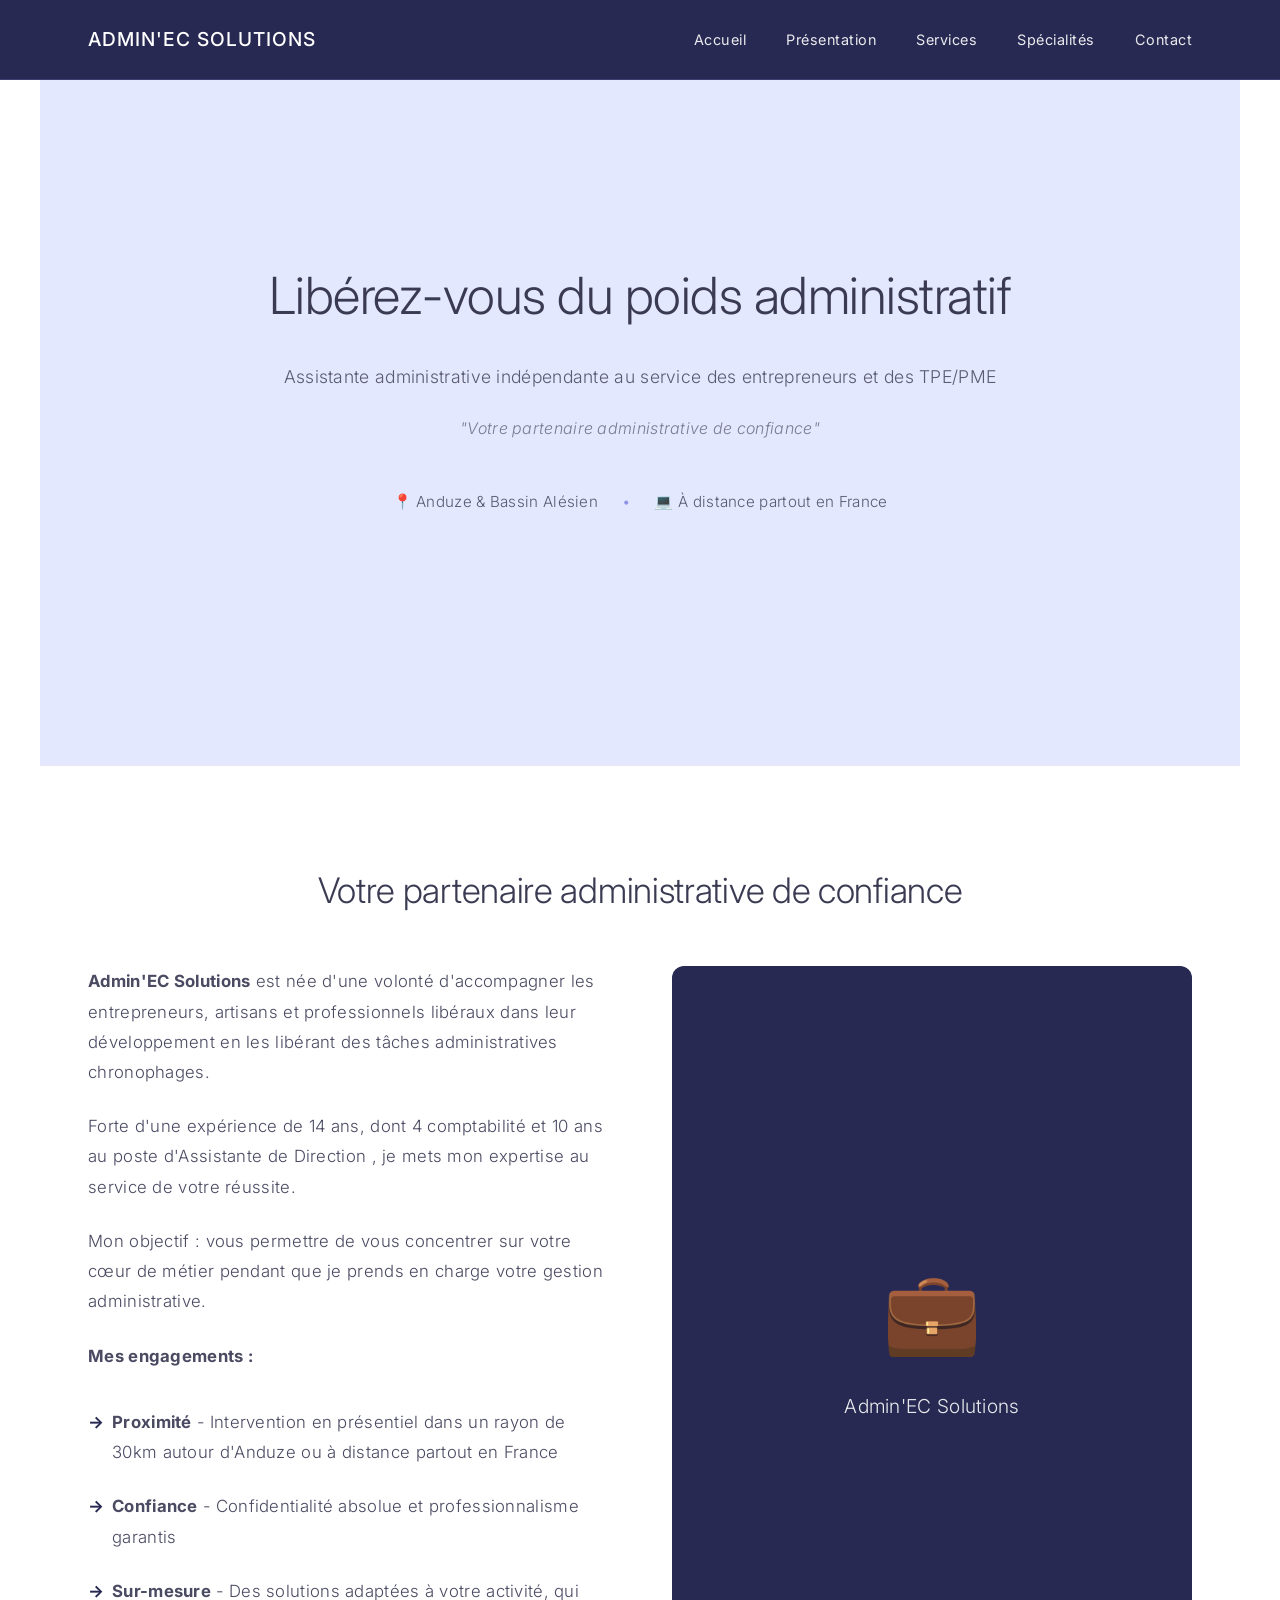
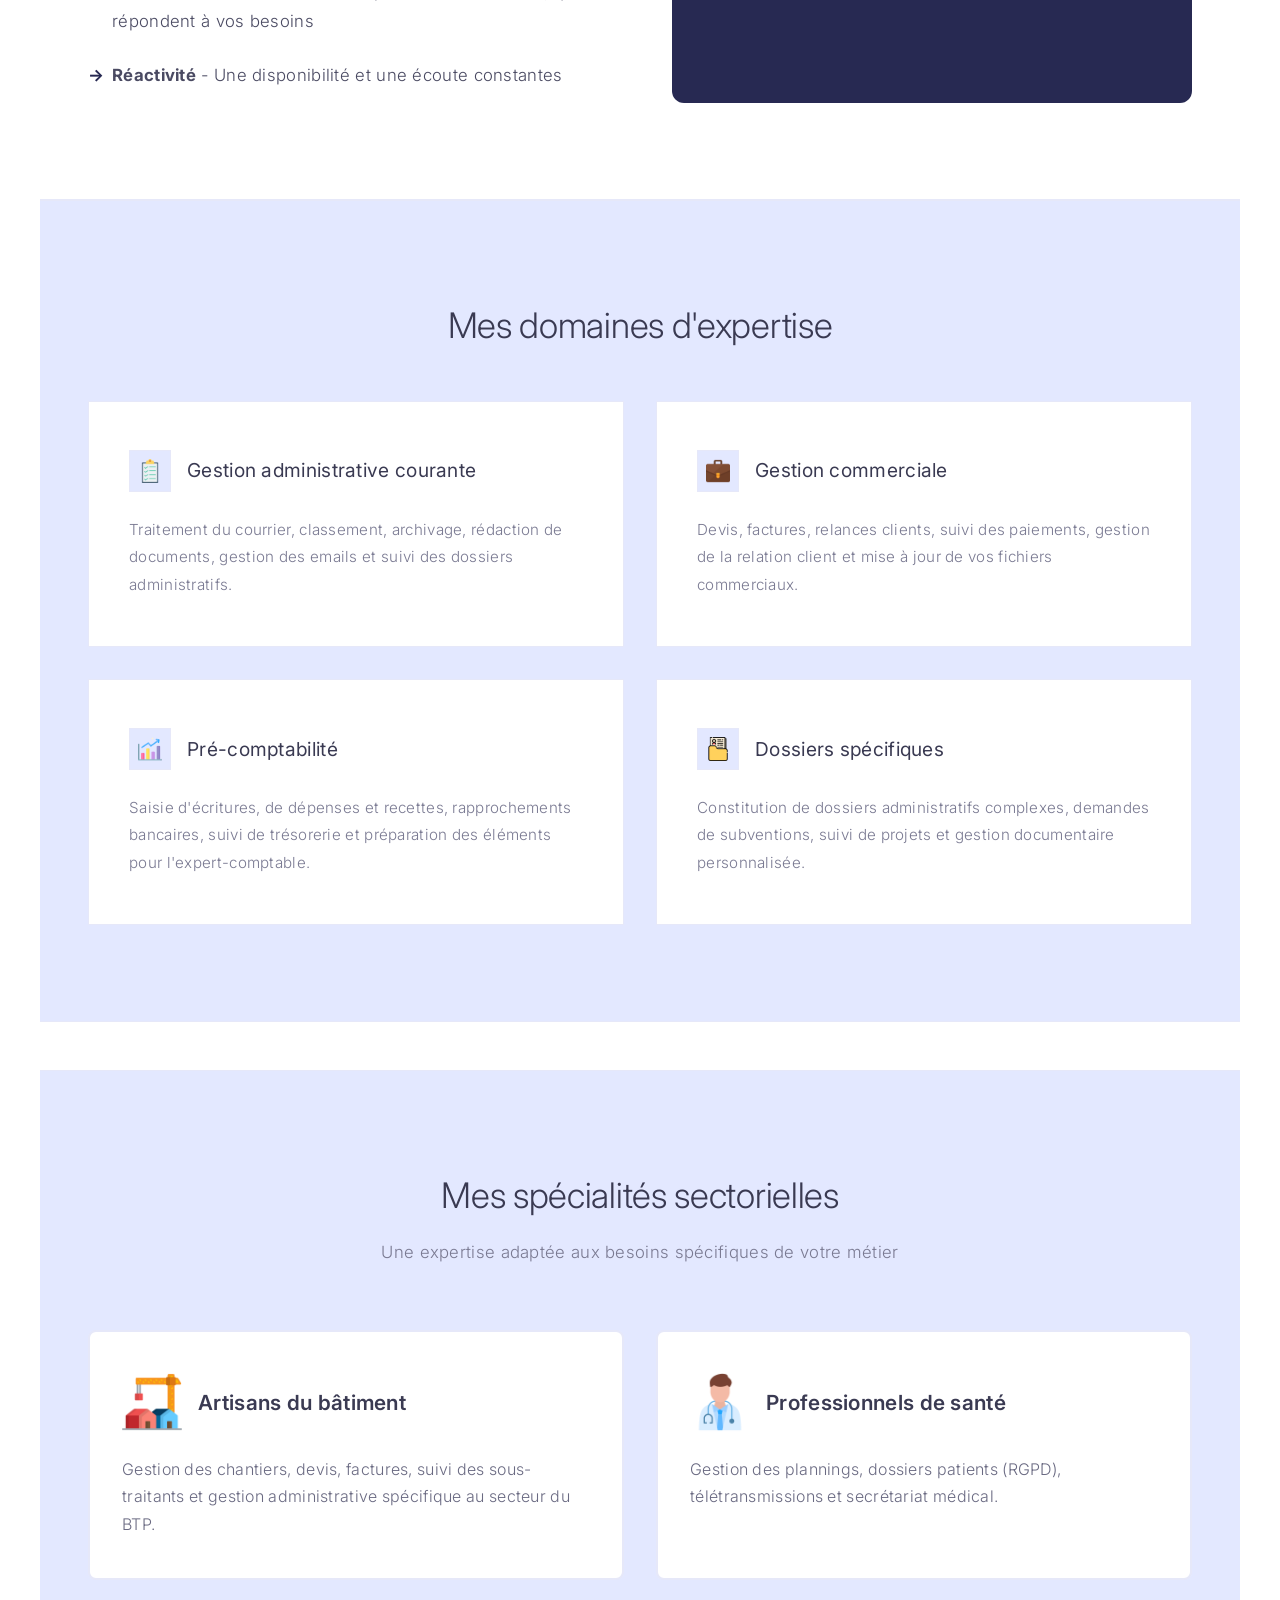
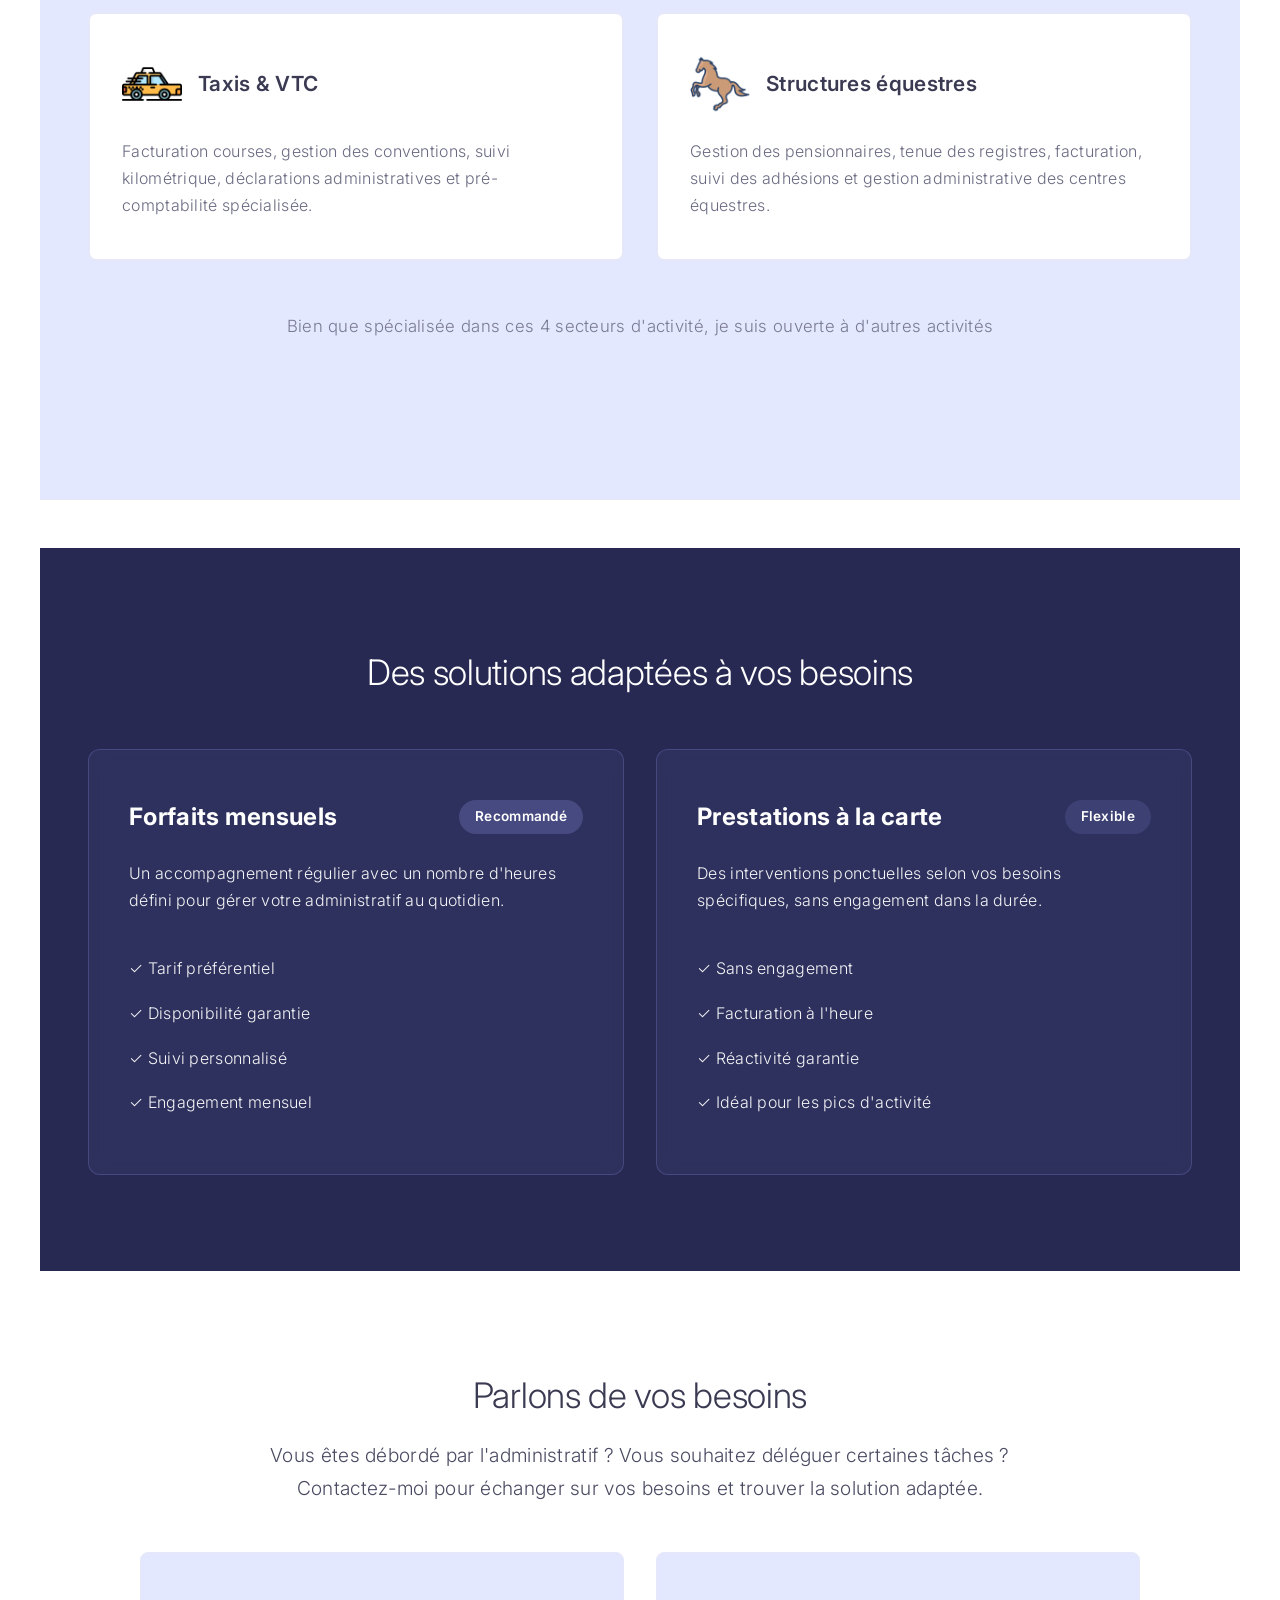
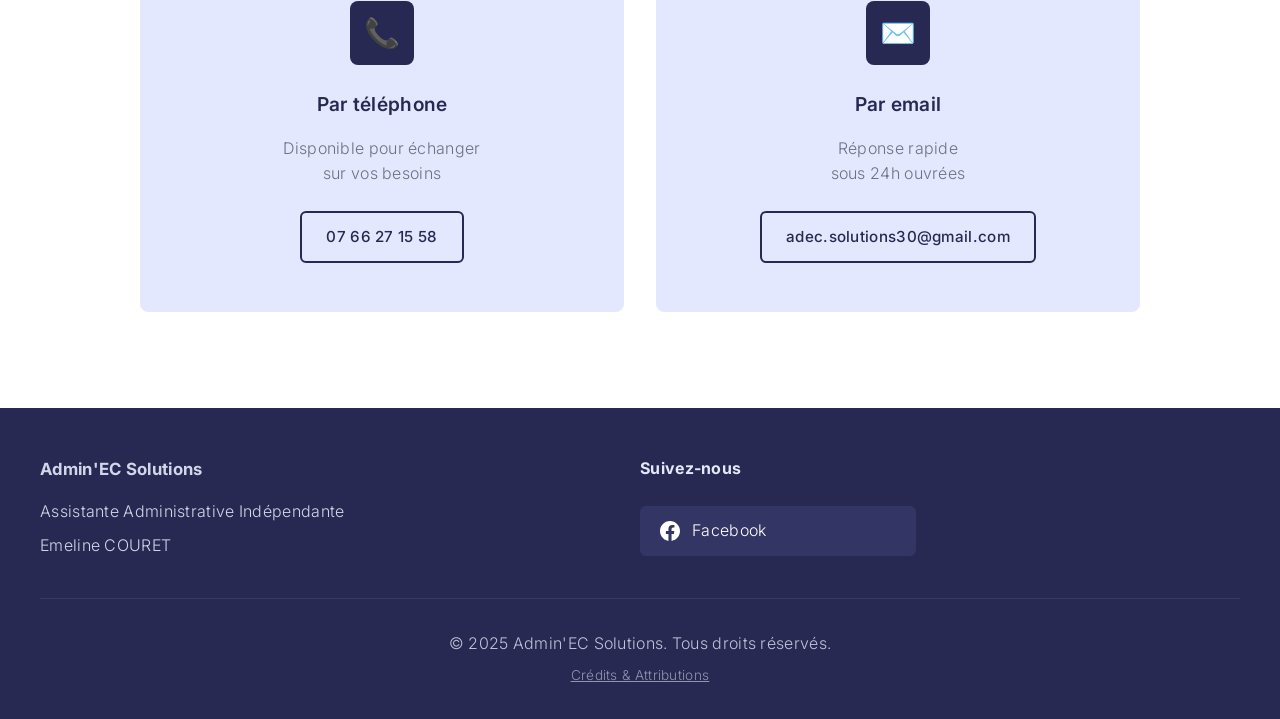
==== index.html @ 5170c2d5 "Update images" ====
<!DOCTYPE html>
<html lang="fr">
<head>
    <meta charset="UTF-8">
    <meta name="viewport" content="width=device-width, initial-scale=1.0">
    <meta name="description" content="Admin'EC Solutions - Assistante administrative indépendante à Anduze. Gestion administrative, commerciale et pré-comptabilité pour artisans, professions libérales et entrepreneurs.">
    <title>Admin'EC Solutions</title>
    
    <!-- Favicon -->
    <link rel="icon" type="image/png" sizes="32x32" href="images/favicon-32x32.png">
    <link rel="icon" type="image/png" sizes="16x16" href="images/favicon-16x16.png">
    <link rel="apple-touch-icon" sizes="180x180" href="images/apple-touch-icon.png">
    
    <link rel="preconnect" href="https://fonts.googleapis.com">
    <link rel="preconnect" href="https://fonts.gstatic.com" crossorigin>
    <link href="https://fonts.googleapis.com/css2?family=Inter:wght@300;400;500;600&display=swap" rel="stylesheet">
    <link rel="stylesheet" href="css/style.css">
</head>
<body>
    <!-- Header -->
    <header id="header">
        <nav>
            <div class="logo-text">ADMIN'EC SOLUTIONS</div>
            <button class="burger-menu" id="burgerMenu" aria-label="Menu">
                <span></span>
                <span></span>
                <span></span>
            </button>
            <ul class="nav-links" id="navLinks">
                <li><a href="#accueil">Accueil</a></li>
                <li><a href="#apropos">Présentation</a></li>
                <li><a href="#services">Services</a></li>
                <li><a href="#specialites">Spécialités</a></li>
                <li><a href="#contact">Contact</a></li>
            </ul>
        </nav>
    </header>

    <!-- Overlay pour le menu mobile -->
    <div class="menu-overlay" id="menuOverlay"></div>

    <!-- Hero Section -->
    <section id="accueil" class="hero">
        <div class="hero-content fade-in">
            <h1>Libérez-vous du poids administratif</h1>
            <p class="hero-subtitle">Assistante administrative indépendante au service des entrepreneurs et des TPE/PME</p>
            <p class="hero-baseline">"Votre partenaire administrative de confiance"</p>
            <div class="hero-info">
                <span>📍 Anduze & Bassin Alésien</span>
                <span class="separator">•</span>
                <span>💻 À distance partout en France</span>
            </div>
        </div>
    </section>

    <!-- About Section -->
    <section id="apropos" class="about">
        <h2>Votre partenaire administrative de confiance</h2>
        <div class="about-content">
            <div class="about-text animate-on-scroll">
                <p>
                    <strong>Admin'EC Solutions</strong> est née d'une volonté d'accompagner les entrepreneurs, artisans et professionnels libéraux dans leur développement en les libérant des tâches administratives chronophages.
                </p>
                <p>
                    Forte d'une expérience de 14 ans, dont 4 comptabilité et 10 ans au poste d'Assistante de Direction , je mets mon expertise au service de votre réussite.
                </p>
                <p>
                    Mon objectif : vous permettre de vous concentrer sur votre cœur de métier pendant que je prends en charge votre gestion administrative.
                </p>
                <p>
                    <strong>Mes engagements :</strong>
                </p>
                <ul class="about-list">
                    <li><strong>Proximité</strong> - Intervention en présentiel dans un rayon de 30km autour d'Anduze ou à distance partout en France</li>
                    <li><strong>Confiance</strong> - Confidentialité absolue et professionnalisme garantis</li>
                    <li><strong>Sur-mesure</strong> - Des solutions adaptées à votre activité, qui répondent à vos besoins</li>
                    <li><strong>Réactivité</strong> - Une disponibilité et une écoute constantes</li>
                </ul>
            </div>
            <div class="about-image animate-on-scroll">
                <div class="about-placeholder">
                    <p>💼</p>
                    <span>Admin'EC Solutions</span>
                </div>
            </div>
        </div>
    </section>

    <!-- Services Section -->
    <section id="services">
        <h2>Mes domaines d'expertise</h2>
        <div class="services-grid">
            <div class="service-card animate-on-scroll">
                <div class="service-header">
                    <div class="service-icon">
                        <img src="images/gestion-administrative.png" alt="Gestion administrative">
                    </div>
                    <h3>Gestion administrative courante</h3>
                </div>
                <p>Traitement du courrier, classement, archivage, rédaction de documents, gestion des emails et suivi des dossiers administratifs.</p>
            </div>
            <div class="service-card animate-on-scroll">
                <div class="service-header">
                    <div class="service-icon">
                        <img src="images/gestion-commerciale.png" alt="Gestion commerciale">
                    </div>
                    <h3>Gestion commerciale</h3>
                </div>
                <p>Devis, factures, relances clients, suivi des paiements, gestion de la relation client et mise à jour de vos fichiers commerciaux.</p>
            </div>
            <div class="service-card animate-on-scroll">
                <div class="service-header">
                    <div class="service-icon">
                        <img src="images/pre-comptabilite.png" alt="Pré-comptabilité">
                    </div>
                    <h3>Pré-comptabilité</h3>
                </div>
                <p>Saisie d'écritures, de dépenses et recettes, rapprochements bancaires, suivi de trésorerie et préparation des éléments pour l'expert-comptable.</p>
            </div>
            <div class="service-card animate-on-scroll">
                <div class="service-header">
                    <div class="service-icon">
                        <img src="images/dossiers-specifiques.png" alt="Dossiers spécifiques">
                    </div>
                    <h3>Dossiers spécifiques</h3>
                </div>
                <p>Constitution de dossiers administratifs complexes, demandes de subventions, suivi de projets et gestion documentaire personnalisée.</p>
            </div>
        </div>
    </section>

    <!-- Spécialités Section -->
    <section id="specialites" class="specialites">
        <h2>Mes spécialités sectorielles</h2>
        <p class="section-intro">Une expertise adaptée aux besoins spécifiques de votre métier</p>
        <div class="specialites-grid">
            <div class="specialite-card animate-on-scroll">
                <div class="specialite-header">
                    <div class="specialite-icon">
                        <img src="images/artisans-batiment.png" alt="Artisans du bâtiment">
                    </div>
                    <h3>Artisans du bâtiment</h3>
                </div>
                <p>Gestion des chantiers, devis, factures, suivi des sous-traitants et gestion administrative spécifique au secteur du BTP.</p>
            </div>
            <div class="specialite-card animate-on-scroll">
                <div class="specialite-header">
                    <div class="specialite-icon">
                        <img src="images/professionnels-sante.png" alt="Professionnels de santé">
                    </div>
                    <h3>Professionnels de santé</h3>
                </div>
                <p>Gestion des plannings, dossiers patients (RGPD), télétransmissions et secrétariat médical.</p>
            </div>
            <div class="specialite-card animate-on-scroll">
                <div class="specialite-header">
                    <div class="specialite-icon">
                        <img src="images/taxis-vtc.png" alt="Taxis & VTC">
                    </div>
                    <h3>Taxis & VTC</h3>
                </div>
                <p>Facturation courses, gestion des conventions, suivi kilométrique, déclarations administratives et pré-comptabilité spécialisée.</p>
            </div>
            <div class="specialite-card animate-on-scroll">
                <div class="specialite-header">
                    <div class="specialite-icon">
                        <img src="images/structures-equestres.png" alt="Structures équestres">
                    </div>
                    <h3>Structures équestres</h3>
                </div>
                <p>Gestion des pensionnaires, tenue des registres, facturation, suivi des adhésions et gestion administrative des centres équestres.</p>
            </div>
        </div>
        <br></br>
        <p class="section-intro">Bien que spécialisée dans ces 4 secteurs d'activité, je suis ouverte à d'autres activités</p>
    </section>

    <!-- Formules Section -->
    <section id="formules" class="formules">
        <h2>Des solutions adaptées à vos besoins</h2>
        <div class="formules-container">
            <div class="formule-card animate-on-scroll">
                <div class="formule-header">
                    <h3>Forfaits mensuels</h3>
                    <p class="formule-badge">Recommandé</p>
                </div>
                <p>Un accompagnement régulier avec un nombre d'heures défini pour gérer votre administratif au quotidien.</p>
                <ul class="formule-avantages">
                    <li>✓ Tarif préférentiel</li>
                    <li>✓ Disponibilité garantie</li>
                    <li>✓ Suivi personnalisé</li>
                    <li>✓ Engagement mensuel</li>
                </ul>
            </div>
            <div class="formule-card animate-on-scroll">
                <div class="formule-header">
                    <h3>Prestations à la carte</h3>
                    <p class="formule-badge secondary">Flexible</p>
                </div>
                <p>Des interventions ponctuelles selon vos besoins spécifiques, sans engagement dans la durée.</p>
                <ul class="formule-avantages">
                    <li>✓ Sans engagement</li>
                    <li>✓ Facturation à l'heure</li>
                    <li>✓ Réactivité garantie</li>
                    <li>✓ Idéal pour les pics d'activité</li>
                </ul>
            </div>
        </div>
    </section>

    <!-- Contact Section -->
    <section id="contact">
        <h2>Parlons de vos besoins</h2>
        <div class="contact-container">
            <p class="contact-intro">
                Vous êtes débordé par l'administratif ? Vous souhaitez déléguer certaines tâches ?<br>
                Contactez-moi pour échanger sur vos besoins et trouver la solution adaptée.
            </p>
            
            <div class="contact-methods">
                <div class="contact-card animate-on-scroll">
                    <div class="contact-icon">📞</div>
                    <h3>Par téléphone</h3>
                    <p style="color: #6b7280; margin-bottom: 1rem;">Disponible pour échanger<br>sur vos besoins</p>
                    <a href="tel:+33766271558" class="contact-link">07 66 27 15 58</a>
                </div>
                <div class="contact-card animate-on-scroll">
                    <div class="contact-icon">✉️</div>
                    <h3>Par email</h3>
                    <p style="color: #6b7280; margin-bottom: 1rem;">Réponse rapide<br>sous 24h ouvrées</p>
                    <a href="mailto:adec.solutions30@gmail.com" class="contact-link">adec.solutions30@gmail.com</a>
                </div>
            </div>
        </div>
    </section>

    <!-- Footer -->
    <footer>
        <div class="footer-content">
            <div class="footer-info">
                <p><strong>Admin'EC Solutions</strong></p>
                <p>Assistante Administrative Indépendante</p>
                <p>Emeline COURET</p>
            </div>
            <!-- <div class="footer-info">
                <p><strong>Informations légales</strong></p>
                <p>SIRET : [À compléter]</p>
                <p>RCS : [À compléter]</p>
            </div> -->
            <div class="footer-social">
                <p class="footer-social-title"><strong>Suivez-nous</strong></p>
                <a href="https://www.facebook.com/AdminECSolutions/" target="_blank" class="social-link" aria-label="Facebook">
                    <svg width="24" height="24" fill="currentColor" viewBox="0 0 24 24">
                        <path d="M24 12.073c0-6.627-5.373-12-12-12s-12 5.373-12 12c0 5.99 4.388 10.954 10.125 11.854v-8.385H7.078v-3.47h3.047V9.43c0-3.007 1.792-4.669 4.533-4.669 1.312 0 2.686.235 2.686.235v2.953H15.83c-1.491 0-1.956.925-1.956 1.874v2.25h3.328l-.532 3.47h-2.796v8.385C19.612 23.027 24 18.062 24 12.073z"/>
                    </svg>
                    Facebook
                </a>
            </div>
        </div>
        <div class="footer-bottom">
            <p>© 2025 Admin'EC Solutions. Tous droits réservés.</p>
            <p style="font-size: 0.85rem; margin-top: 0.5rem; opacity: 0.7;">
                <a href="html/credits.html" style="color: inherit; text-decoration: underline;">Crédits & Attributions</a>
            </p>
        </div>
    </footer>

    <script src="js/script.js"></script>
</body>
</html>
---- css/style.css ----
* {
    margin: 0;
    padding: 0;
    box-sizing: border-box;
}

html {
    scroll-behavior: smooth;
}

body {
    font-family: 'Inter', -apple-system, BlinkMacSystemFont, 'Segoe UI', sans-serif;
    line-height: 1.6;
    color: #3a3a52;
    background: #ffffff;
    font-weight: 300;
    letter-spacing: 0.3px;
}

/* Header */
header {
    background: #272952;
    border-bottom: 1px solid rgba(143, 148, 231, 0.2);
    padding: 1.5rem 0;
    position: fixed;
    width: 100%;
    top: 0;
    z-index: 1000;
    transition: all 0.3s ease;
}

header.scrolled {
    box-shadow: 0 2px 10px rgba(39, 41, 82, 0.3);
    padding: 1rem 0;
}

nav {
    max-width: 1200px;
    margin: 0 auto;
    display: flex;
    justify-content: space-between;
    align-items: center;
    padding: 0 3rem;
    position: relative;
}

.logo-text {
    font-size: 1.2rem;
    font-weight: 500;
    color: white;
    letter-spacing: 1px;
    z-index: 1001;
}

.logo-container {
    z-index: 1001;
}

.logo-img {
    height: 50px;
    width: auto;
    transition: transform 0.3s ease;
}

.logo-img:hover {
    transform: scale(1.05);
}

/* Burger Menu */
.burger-menu {
    display: none;
    flex-direction: column;
    gap: 5px;
    background: none;
    border: none;
    cursor: pointer;
    padding: 8px;
    z-index: 1001;
    transition: transform 0.3s ease;
}

.burger-menu span {
    width: 25px;
    height: 2px;
    background: white;
    transition: all 0.3s ease;
    border-radius: 2px;
}

.burger-menu.active span:nth-child(1) {
    transform: rotate(45deg) translate(7px, 7px);
}

.burger-menu.active span:nth-child(2) {
    opacity: 0;
}

.burger-menu.active span:nth-child(3) {
    transform: rotate(-45deg) translate(7px, -7px);
}

/* Menu Overlay */
.menu-overlay {
    display: none;
    position: fixed;
    top: 0;
    left: 0;
    width: 100%;
    height: 100%;
    background: rgba(39, 41, 82, 0.7);
    z-index: 999;
    opacity: 0;
    transition: opacity 0.3s ease;
}

.menu-overlay.active {
    display: block;
    opacity: 1;
}

.nav-links {
    display: flex;
    gap: 2.5rem;
    list-style: none;
}

.nav-links a {
    color: rgba(255, 255, 255, 0.9);
    text-decoration: none;
    font-weight: 400;
    font-size: 0.9rem;
    transition: color 0.3s ease;
    position: relative;
    letter-spacing: 0.5px;
}

.nav-links a::after {
    content: '';
    position: absolute;
    bottom: -5px;
    left: 0;
    width: 0;
    height: 1px;
    background: white;
    transition: width 0.3s ease;
}

.nav-links a:hover {
    color: white;
}

.nav-links a:hover::after {
    width: 100%;
}

/* Hero Section */
.hero {
    background: #e3e8ff;
    padding: 180px 3rem 120px;
    text-align: center;
    min-height: 85vh;
    display: flex;
    align-items: center;
    justify-content: center;
    color: #3a3a52;
    border-bottom: 1px solid #e6e8f9;
}

.hero-content {
    max-width: 900px;
}

.hero h1 {
    font-size: 3.2rem;
    margin-bottom: 2rem;
    font-weight: 300;
    letter-spacing: -0.5px;
    line-height: 1.3;
    color: #3a3a52;
}

.hero-subtitle {
    font-size: 1.1rem;
    margin-bottom: 1.5rem;
    color: #5a5a72;
    line-height: 1.8;
    font-weight: 300;
}

.hero-baseline {
    font-size: 1rem;
    font-style: italic;
    color: #7a7a92;
    margin-bottom: 3rem;
    font-weight: 300;
}

.hero-info {
    display: flex;
    gap: 1.5rem;
    justify-content: center;
    margin-bottom: 3rem;
    flex-wrap: wrap;
    font-size: 0.95rem;
    color: #5a5a72;
    font-weight: 300;
}

.separator {
    color: #8f94e7;
}

.hero-cta {
    display: flex;
    gap: 1rem;
    justify-content: center;
    margin-bottom: 3rem;
    flex-wrap: wrap;
}

.cta-button {
    display: inline-block;
    padding: 0.9rem 2.5rem;
    text-decoration: none;
    border-radius: 2px;
    font-weight: 400;
    font-size: 0.95rem;
    transition: all 0.3s ease;
    -webkit-tap-highlight-color: transparent;
    user-select: none;
    letter-spacing: 0.3px;
}

.cta-button.primary {
    background: #272952;
    color: white;
    border: 1px solid #272952;
}

.cta-button.primary:hover {
    background: #353a6e;
    transform: translateY(-1px);
}

.cta-button.secondary {
    background: transparent;
    color: #272952;
    border: 1px solid #8f94e7;
}

.cta-button.secondary:hover {
    border-color: #272952;
    transform: translateY(-1px);
}

.cta-button.large {
    padding: 1rem 3rem;
    font-size: 1rem;
}

.promo-banner {
    background: rgba(143, 148, 231, 0.12);
    color: #3a3a52;
    padding: 1rem 2rem;
    border-radius: 2px;
    display: inline-flex;
    align-items: center;
    gap: 0.75rem;
    border: 1px solid #e6e8f9;
    margin-top: 3rem;
}

.promo-icon {
    font-size: 1.2rem;
}

.promo-text {
    font-size: 0.95rem;
    font-weight: 300;
}

.promo-text strong {
    font-weight: 500;
}

@keyframes pulse {
    0%, 100% { transform: scale(1); }
    50% { transform: scale(1.01); }
}

/* Sections */
section {
    max-width: 1200px;
    margin: 0 auto;
    padding: 6rem 3rem;
}

h2 {
    text-align: center;
    font-size: 2.2rem;
    margin-bottom: 1rem;
    color: #3a3a52;
    font-weight: 300;
    letter-spacing: -0.3px;
}

.section-intro {
    text-align: center;
    font-size: 1.05rem;
    color: #7a7a92;
    margin-bottom: 4rem;
    font-weight: 300;
}

/* Services Grid */
#services {
    background: #e3e8ff;
    border-top: 1px solid #e6e8f9;
    border-bottom: 1px solid #e6e8f9;
    margin-bottom: 3rem;
}

.services-grid {
    display: grid;
    grid-template-columns: repeat(2, 1fr);
    gap: 2rem;
    margin-top: 3rem;
}

.service-card {
    background: #ffffff;
    padding: 3rem 2.5rem;
    border: 1px solid #e6e8f9;
    border-radius: 0;
    transition: all 0.3s ease;
    opacity: 0;
    transform: translateY(20px);
}

.service-card.visible {
    opacity: 1;
    transform: translateY(0);
}

.service-card:hover {
    border-color: #8f94e7;
    box-shadow: 0 2px 12px rgba(143, 148, 231, 0.25);
}

.service-header {
    display: flex;
    align-items: center;
    gap: 1rem;
    margin-bottom: 1.5rem;
}

.service-icon {
    width: 42px;
    height: 42px;
    background: #e3e8ff;
    color: #272952;
    border-radius: 0;
    border: 1px solid #e6e8f9;
    display: flex;
    align-items: center;
    justify-content: center;
    font-size: 1.3rem;
    flex-shrink: 0;
    transition: all 0.3s ease;
    overflow: hidden;
}

.service-icon img {
    width: 100%;
    height: 100%;
    object-fit: contain;
    padding: 8px;
}

.service-card:hover .service-icon {
    background: #272952;
    border-color: #272952;
}

.service-card h3 {
    font-size: 1.2rem;
    margin-bottom: 0;
    color: #3a3a52;
    font-weight: 400;
    letter-spacing: 0.3px;
}

.service-card p {
    color: #7a7a92;
    line-height: 1.8;
    font-weight: 300;
    font-size: 0.95rem;
}

/* Spécialités Section */
.specialites {
    background: #e3e8ff;
    border-top: 1px solid #e6e8f9;
    border-bottom: 1px solid #e6e8f9;
    margin-top: 3rem;
    margin-bottom: 3rem;
}

.specialites-grid {
    display: grid;
    grid-template-columns: repeat(2, 1fr);
    gap: 2rem;
    margin-top: 3rem;
}

.specialite-card {
    background: white;
    padding: 2.5rem 2rem;
    border-radius: 8px;
    border: 2px solid #e6e8f9;
    transition: all 0.3s ease;
    opacity: 0;
    transform: translateY(30px);
}

.specialite-card.visible {
    opacity: 1;
    transform: translateY(0);
}

.specialite-card:hover {
    border-color: #5B9BD5;
    box-shadow: 0 8px 25px rgba(91, 155, 213, 0.15);
    transform: translateY(-5px);
}

.specialite-header {
    display: flex;
    align-items: center;
    gap: 1rem;
    margin-bottom: 1.5rem;
}

.specialite-icon {
    font-size: 3rem;
    width: 60px;
    height: 60px;
    display: flex;
    align-items: center;
    justify-content: center;
    flex-shrink: 0;
}

.specialite-icon img {
    width: 100%;
    height: 100%;
    object-fit: contain;
}

.specialite-card h3 {
    font-size: 1.3rem;
    margin-bottom: 0;
    color: #3a3a52;
    font-weight: 600;
}

.specialite-card p {
    color: #6a6a82;
    line-height: 1.7;
}

/* Formules */
.formules {
    background: #272952;
    color: white;
}

.formules h2 {
    color: white;
}

.formules-container {
    display: grid;
    grid-template-columns: repeat(auto-fit, minmax(320px, 1fr));
    gap: 2rem;
    margin-top: 3rem;
}

.formule-card {
    background: rgba(143, 148, 231, 0.08);
    backdrop-filter: blur(10px);
    padding: 3rem 2.5rem;
    border-radius: 12px;
    border: 1px solid rgba(143, 148, 231, 0.25);
    transition: all 0.3s ease;
    opacity: 0;
    transform: translateY(30px);
}

.formule-card.visible {
    opacity: 1;
    transform: translateY(0);
}

.formule-card:hover {
    background: rgba(143, 148, 231, 0.12);
    transform: translateY(-5px);
    box-shadow: 0 10px 30px rgba(0, 0, 0, 0.2);
}

.formule-header {
    display: flex;
    justify-content: space-between;
    align-items: center;
    margin-bottom: 1.5rem;
    flex-wrap: wrap;
    gap: 1rem;
}

.formule-header h3 {
    font-size: 1.5rem;
    color: white;
}

.formule-badge {
    background: rgba(143, 148, 231, 0.25);
    padding: 0.4rem 1rem;
    border-radius: 50px;
    font-size: 0.85rem;
    font-weight: 600;
}

.formule-badge.secondary {
    background: rgba(143, 148, 231, 0.15);
}

.formule-card > p {
    margin-bottom: 2rem;
    opacity: 0.95;
    line-height: 1.7;
}

.formule-avantages {
    list-style: none;
}

.formule-avantages li {
    padding: 0.6rem 0;
    opacity: 0.95;
}

/* About */
.about {
    background: #ffffff;
    border-top: 1px solid #e6e8f9;
    border-bottom: 1px solid #e6e8f9;
}

.about-content {
    display: grid;
    grid-template-columns: 1fr 1fr;
    gap: 4rem;
    align-items: start;
    margin-top: 3rem;
}

.about-text {
    font-size: 1.05rem;
    color: #4a4a62;
    line-height: 1.8;
}

.about-text p {
    margin-bottom: 1.5rem;
}

.about-list {
    list-style: none;
    margin-top: 1rem;
}

.about-list li {
    padding: 0.75rem 0;
    padding-left: 1.5rem;
    position: relative;
}

.about-list li::before {
    content: '→';
    position: absolute;
    left: 0;
    color: #272952;
    font-weight: bold;
}

.about-image {
    height: 100%;
    min-height: 400px;
    border-radius: 12px;
    overflow: hidden;
}

.about-photo {
    width: 100%;
    height: 100%;
    object-fit: cover;
    object-position: center;
}

.about-placeholder {
    background: #272952;
    height: 100%;
    display: flex;
    flex-direction: column;
    align-items: center;
    justify-content: center;
    color: white;
}

.about-placeholder p {
    font-size: 5rem;
    margin-bottom: 1rem;
}

.about-placeholder span {
    font-size: 1.2rem;
    opacity: 0.9;
}

/* Stats */
.stats {
    display: grid;
    grid-template-columns: repeat(auto-fit, minmax(200px, 1fr));
    gap: 2rem;
    margin-top: 3rem;
    padding-top: 3rem;
    border-top: 1px solid #e6e8f9;
}

.stat-item {
    text-align: center;
    padding: 2rem;
    background: white;
    border-radius: 8px;
    border: 1px solid #e6e8f9;
}

.stat-icon {
    font-size: 3rem;
    margin-bottom: 1rem;
}

.stat-label {
    color: #6a6a82;
    font-size: 0.9rem;
    margin-bottom: 0.5rem;
    text-transform: uppercase;
    letter-spacing: 0.5px;
}

.stat-value {
    font-size: 1.1rem;
    font-weight: 600;
    color: #272952;
    line-height: 1.5;
}

/* Contact */
.contact-container {
    text-align: center;
    max-width: 1000px;
    margin: 0 auto;
}

.contact-intro {
    font-size: 1.2rem;
    color: #4a4a62;
    margin-bottom: 3rem;
    line-height: 1.7;
}

.contact-methods {
    display: grid;
    grid-template-columns: repeat(auto-fit, minmax(320px, 1fr));
    gap: 2rem;
    margin-top: 3rem;
}

.contact-card {
    background: #e3e8ff;
    padding: 3rem 2rem;
    border-radius: 8px;
    border: 1px solid #e6e8f9;
    transition: all 0.3s ease;
    opacity: 0;
    transform: translateY(30px);
}

.contact-card.visible {
    opacity: 1;
    transform: translateY(0);
}

.contact-card:hover {
    border-color: #5B9BD5;
    transform: translateY(-5px);
    box-shadow: 0 8px 25px rgba(91, 155, 213, 0.15);
}

.contact-icon {
    width: 64px;
    height: 64px;
    background: #272952;
    color: white;
    border-radius: 8px;
    display: flex;
    align-items: center;
    justify-content: center;
    font-size: 1.8rem;
    margin: 0 auto 1.5rem;
    transition: all 0.3s ease;
    overflow: hidden;
}

.contact-icon img {
    width: 60%;
    height: 60%;
    object-fit: contain;
    filter: brightness(0) invert(1);
}

.contact-card:hover .contact-icon {
    transform: scale(1.1) rotate(-5deg);
    background: #353a6e;
}

.contact-card h3 {
    font-size: 1.2rem;
    color: #272952;
    margin-bottom: 1rem;
    font-weight: 600;
}

.contact-link {
    display: inline-block;
    color: #272952;
    text-decoration: none;
    font-size: 0.95rem;
    font-weight: 500;
    margin-top: 0.5rem;
    padding: 0.75rem 1.5rem;
    border: 2px solid #272952;
    border-radius: 6px;
    transition: all 0.3s ease;
    -webkit-tap-highlight-color: transparent;
    user-select: none;
    word-break: break-all;
    max-width: 100%;
}

.contact-link:hover {
    background: #272952;
    color: white;
    transform: scale(1.05);
}

.cta-final {
    margin-top: 5rem;
    padding: 4rem 2rem;
    background: #272952;
    border-radius: 12px;
    color: white;
}

.cta-question {
    font-size: 1.5rem;
    margin-bottom: 2rem;
    font-weight: 500;
}

/* Footer */
footer {
    background: #272952;
    color: #e6e8f9;
    padding: 3rem 2rem 2rem;
}

.footer-content {
    max-width: 1200px;
    margin: 0 auto;
    display: grid;
    grid-template-columns: 2fr 1fr 1fr;
    gap: 3rem;
    margin-bottom: 2rem;
    align-items: start;
}

.footer-logo-img {
    height: 60px;
    width: auto;
    filter: brightness(0) invert(1);
    margin-bottom: 1rem;
}

.footer-info {
    text-align: left;
}

.footer-info p {
    margin-bottom: 0.5rem;
    opacity: 0.9;
    line-height: 1.6;
}

.footer-info p:first-child {
    font-weight: 500;
    font-size: 1.05rem;
    margin-bottom: 1rem;
}

.footer-social {
    display: flex;
    gap: 1rem;
    justify-content: flex-start;
    flex-direction: column;
}

.footer-social-title {
    font-weight: 500;
    margin-bottom: 0.5rem;
}

.social-link {
    width: auto;
    height: auto;
    background: rgba(143, 148, 231, 0.12);
    border-radius: 6px;
    display: inline-flex;
    align-items: center;
    gap: 0.75rem;
    padding: 0.75rem 1.25rem;
    color: white;
    text-decoration: none;
    transition: all 0.3s ease;
}

.social-link svg {
    width: 20px;
    height: 20px;
}

.social-link:hover {
    background: #353a6e;
    transform: translateY(-2px);
}

.footer-bottom {
    max-width: 1200px;
    margin: 0 auto;
    padding-top: 2rem;
    border-top: 1px solid rgba(143, 148, 231, 0.2);
    text-align: center;
    opacity: 0.8;
}

/* Animations */
.fade-in {
    animation: fadeInUp 1s ease-out;
}

@keyframes fadeInUp {
    from {
        opacity: 0;
        transform: translateY(30px);
    }
    to {
        opacity: 1;
        transform: translateY(0);
    }
}

.animate-on-scroll {
    opacity: 0;
    transform: translateY(30px);
    transition: all 0.3s ease-out;
}

.animate-on-scroll.visible {
    opacity: 1;
    transform: translateY(0);
}

/* Responsive */
@media (max-width: 768px) {
    nav {
        padding: 0 1.5rem;
    }

    .burger-menu {
        display: flex;
    }

    .nav-links {
        position: fixed;
        top: 0;
        right: -100%;
        height: 100vh;
        width: 280px;
        background: white;
        flex-direction: column;
        justify-content: center;
        align-items: center;
        gap: 2rem;
        padding: 2rem;
        box-shadow: -5px 0 15px rgba(39, 41, 82, 0.15);
        transition: right 0.4s ease;
        z-index: 1000;
    }

    .nav-links.active {
        right: 0;
    }

    .nav-links a {
        font-size: 1.2rem;
        width: 100%;
        text-align: center;
        padding: 1rem;
        color: #272952;
    }

    .nav-links a::after {
        display: none;
    }

    .nav-links a:hover {
        color: #272952;
    }

    .hero {
        padding: 120px 1.5rem 80px;
        min-height: auto;
    }

    .hero h1 {
        font-size: 2.2rem;
    }

    .hero-subtitle {
        font-size: 1.1rem;
    }

    .hero-cta {
        flex-direction: column;
    }

    .cta-button {
        width: 100%;
    }

    section {
        padding: 4rem 1.5rem;
    }

    h2 {
        font-size: 2rem;
        margin-bottom: 3rem;
    }

    .about-content {
        grid-template-columns: 1fr;
    }

    .about-image {
        min-height: 300px;
    }

    .stats {
        grid-template-columns: 1fr;
    }

    .services-grid,
    .specialites-grid,
    .formules-container,
    .contact-methods {
        grid-template-columns: 1fr;
    }

    .footer-content {
        grid-template-columns: 1fr;
        text-align: center;
    }

    .footer-logo {
        display: flex;
        justify-content: center;
    }

    .footer-info {
        text-align: center;
    }

    .footer-social {
        align-items: center;
        justify-content: center;
    }
}
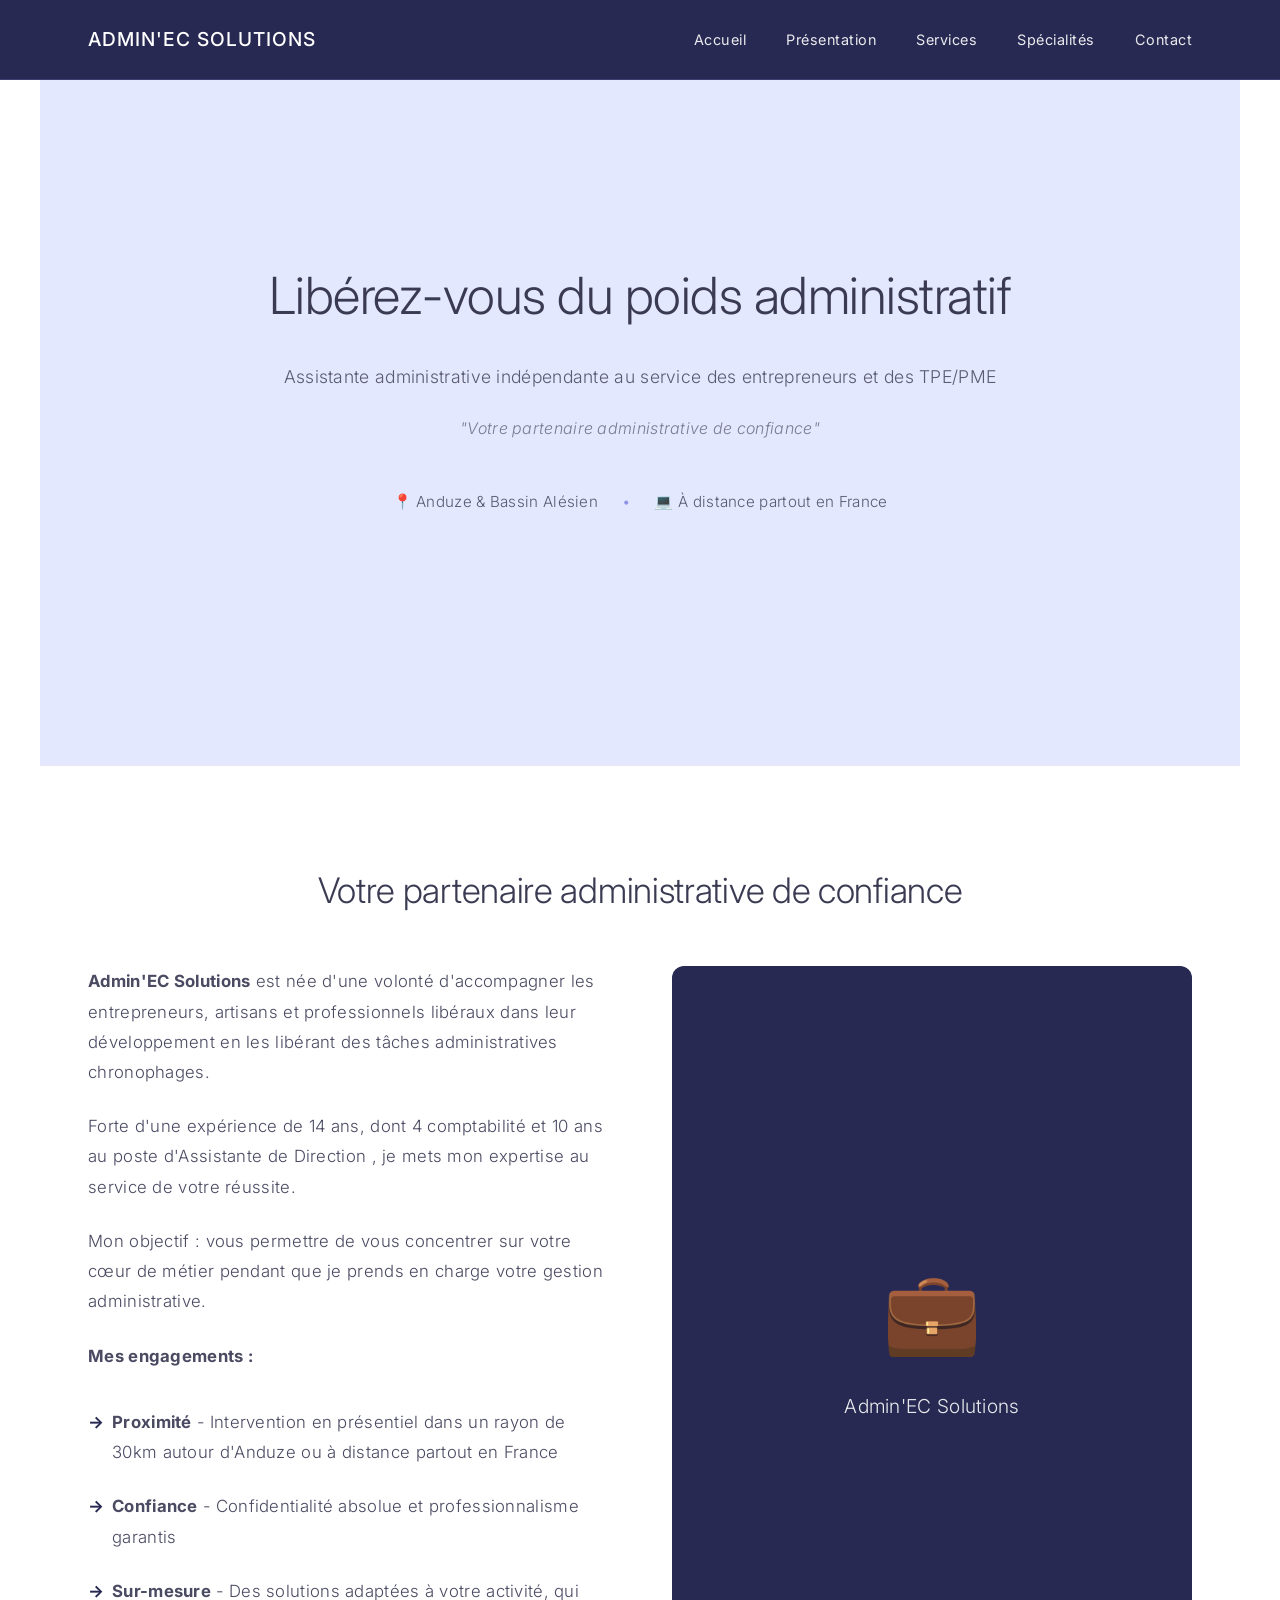
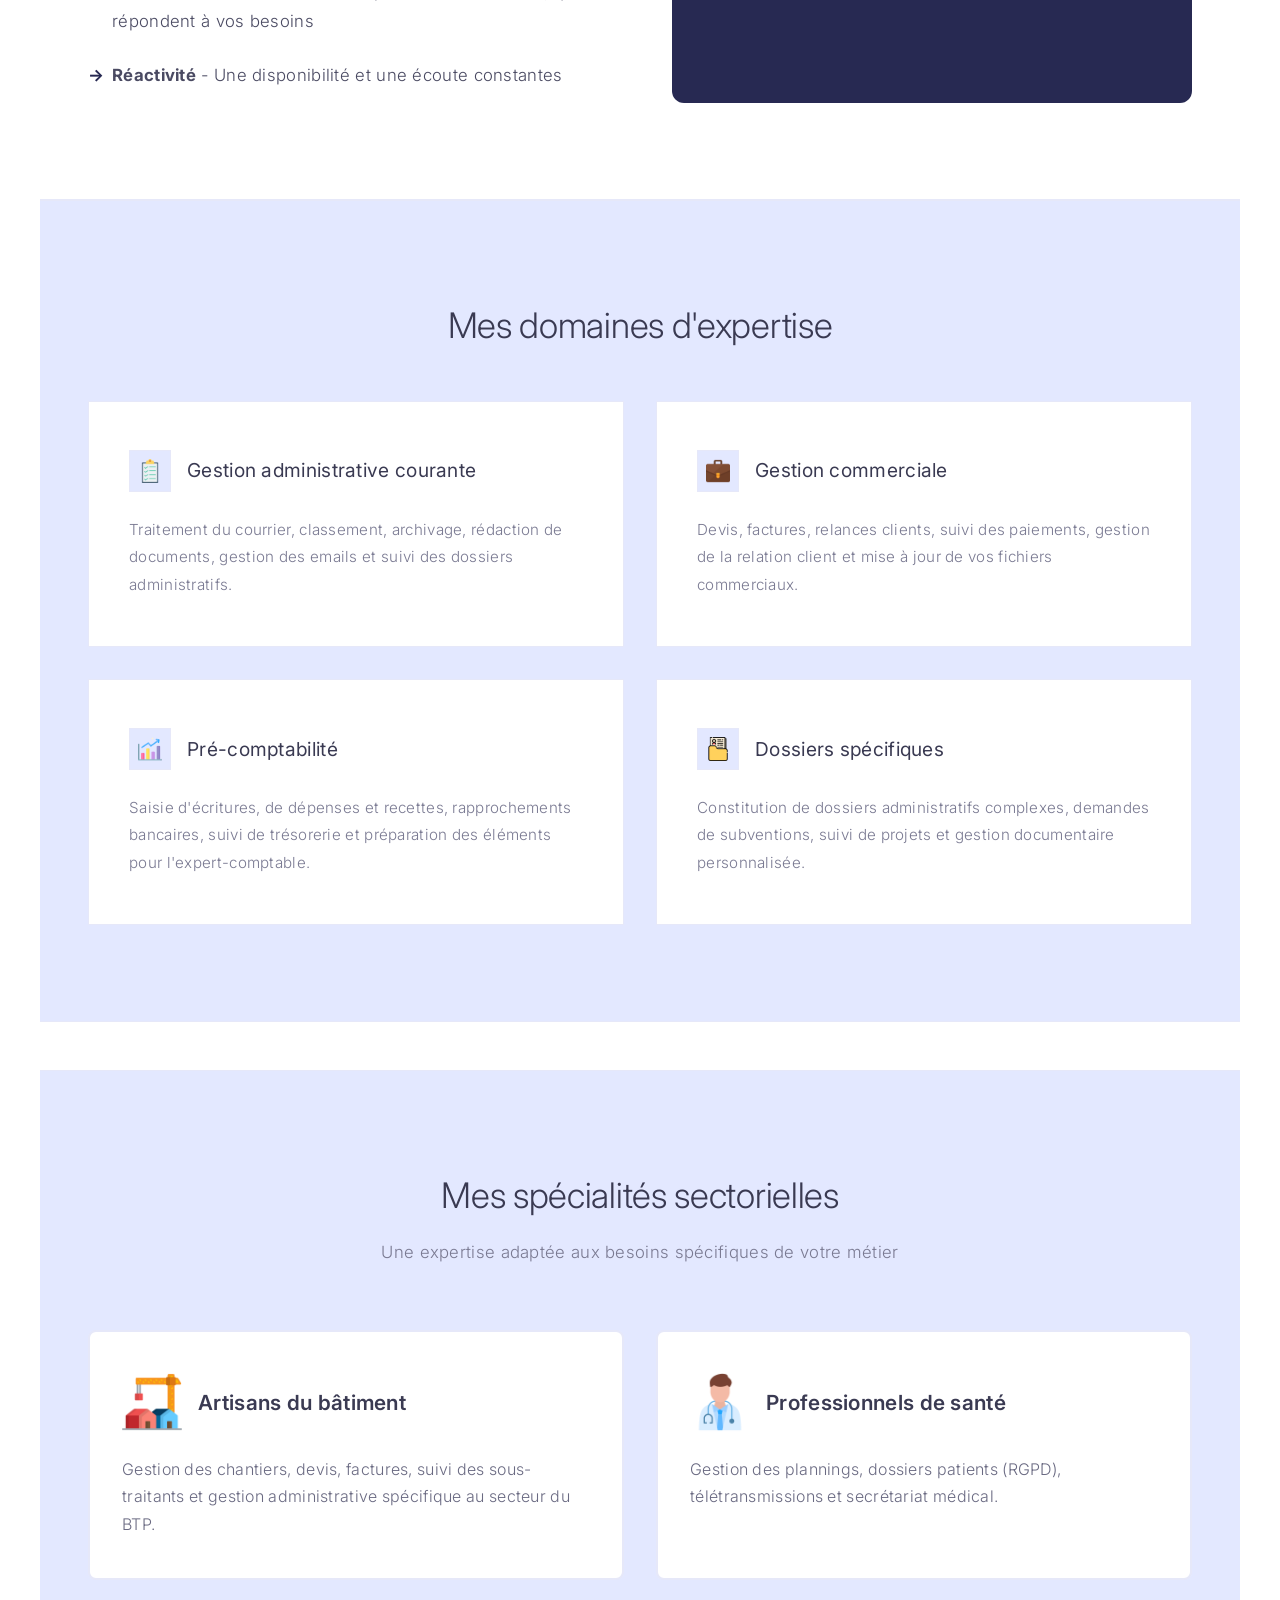
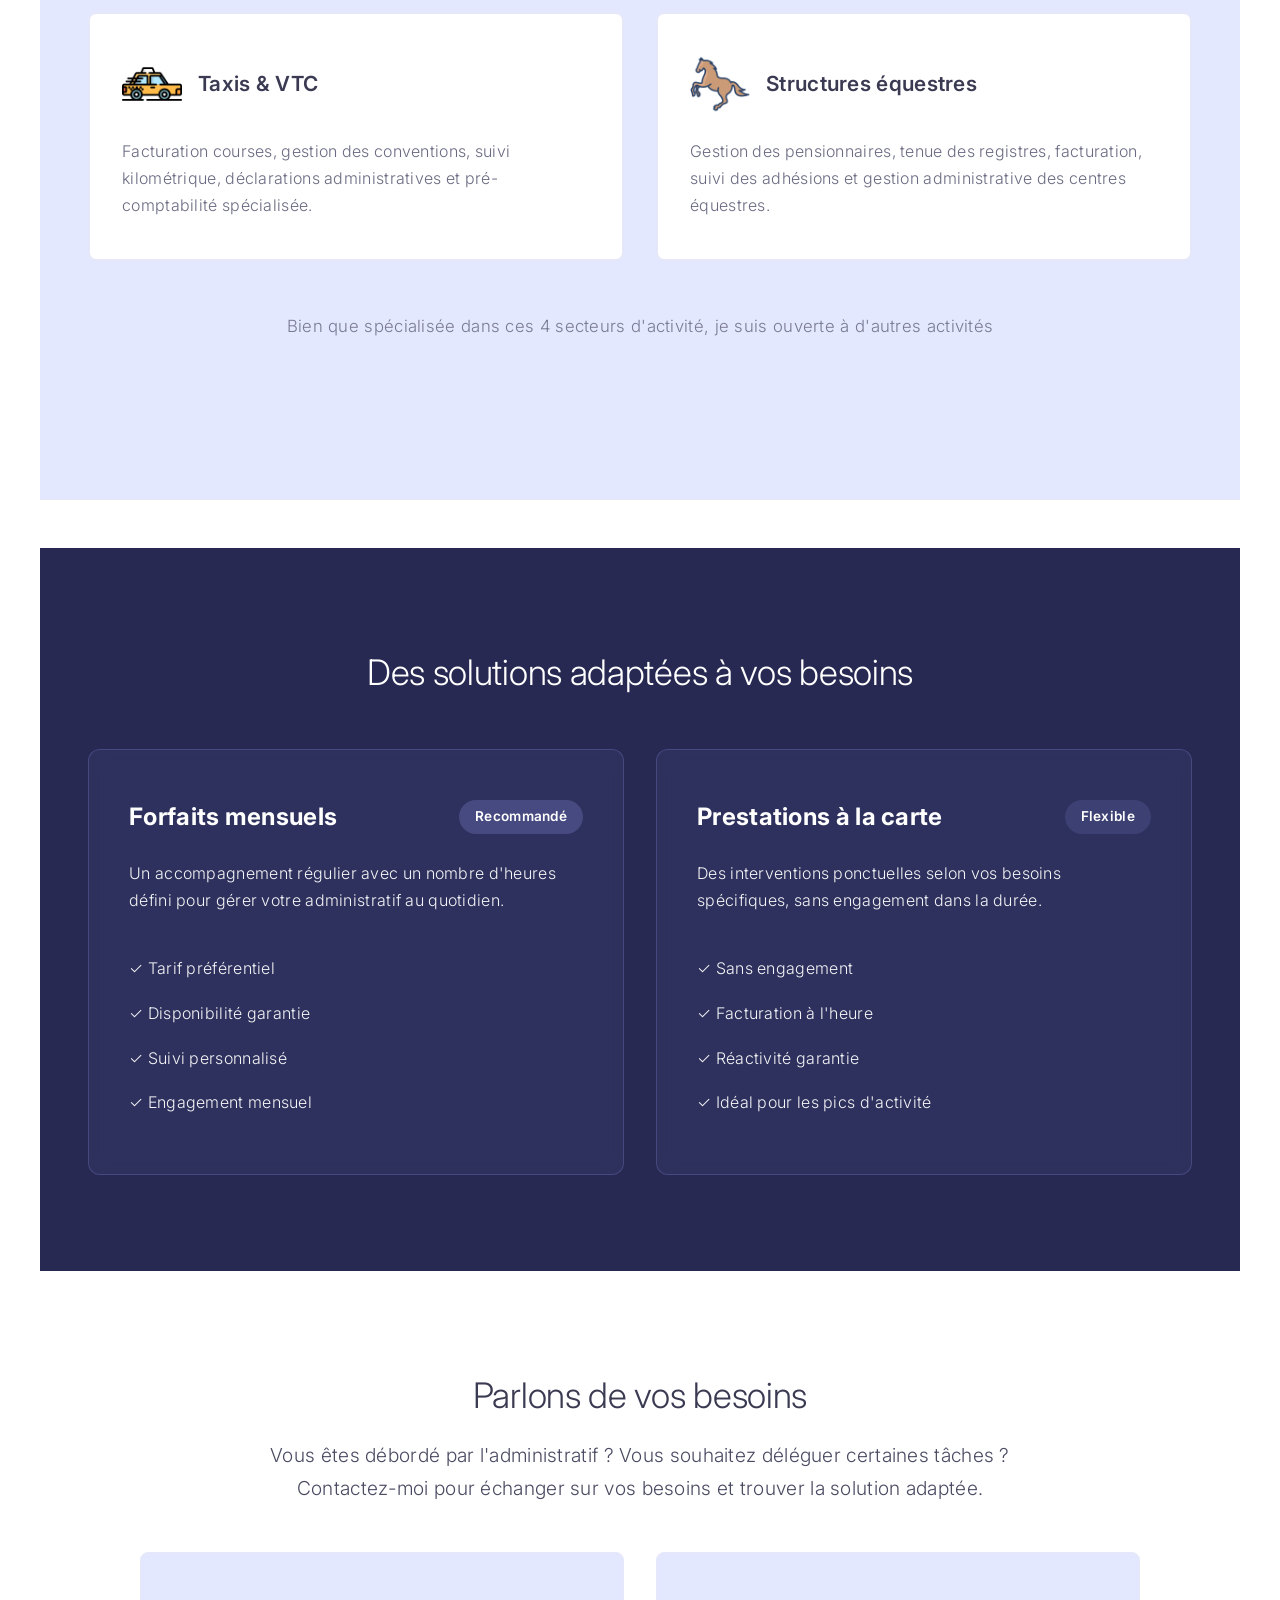
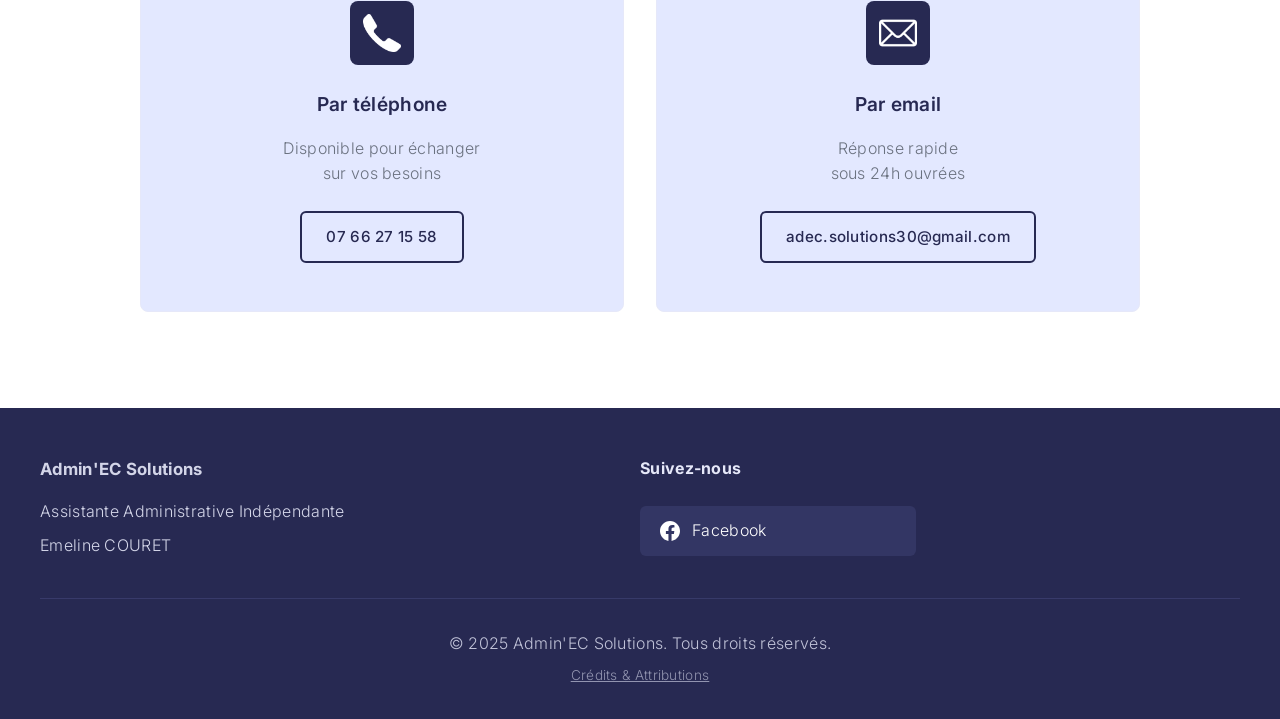
==== commit fa9619b1: "Update telephone + mail" ====
--- a/index.html
+++ b/index.html
@@ -219,13 +219,13 @@
             
             <div class="contact-methods">
                 <div class="contact-card animate-on-scroll">
-                    <div class="contact-icon">📞</div>
+                    <div class="contact-icon"><img src="images/telephone.png" alt="Telephone"></div>
                     <h3>Par téléphone</h3>
                     <p style="color: #6b7280; margin-bottom: 1rem;">Disponible pour échanger<br>sur vos besoins</p>
                     <a href="tel:+33766271558" class="contact-link">07 66 27 15 58</a>
                 </div>
                 <div class="contact-card animate-on-scroll">
-                    <div class="contact-icon">✉️</div>
+                    <div class="contact-icon"><img src="images/mail.png" alt="Mail"></div>
                     <h3>Par email</h3>
                     <p style="color: #6b7280; margin-bottom: 1rem;">Réponse rapide<br>sous 24h ouvrées</p>
                     <a href="mailto:adec.solutions30@gmail.com" class="contact-link">adec.solutions30@gmail.com</a>
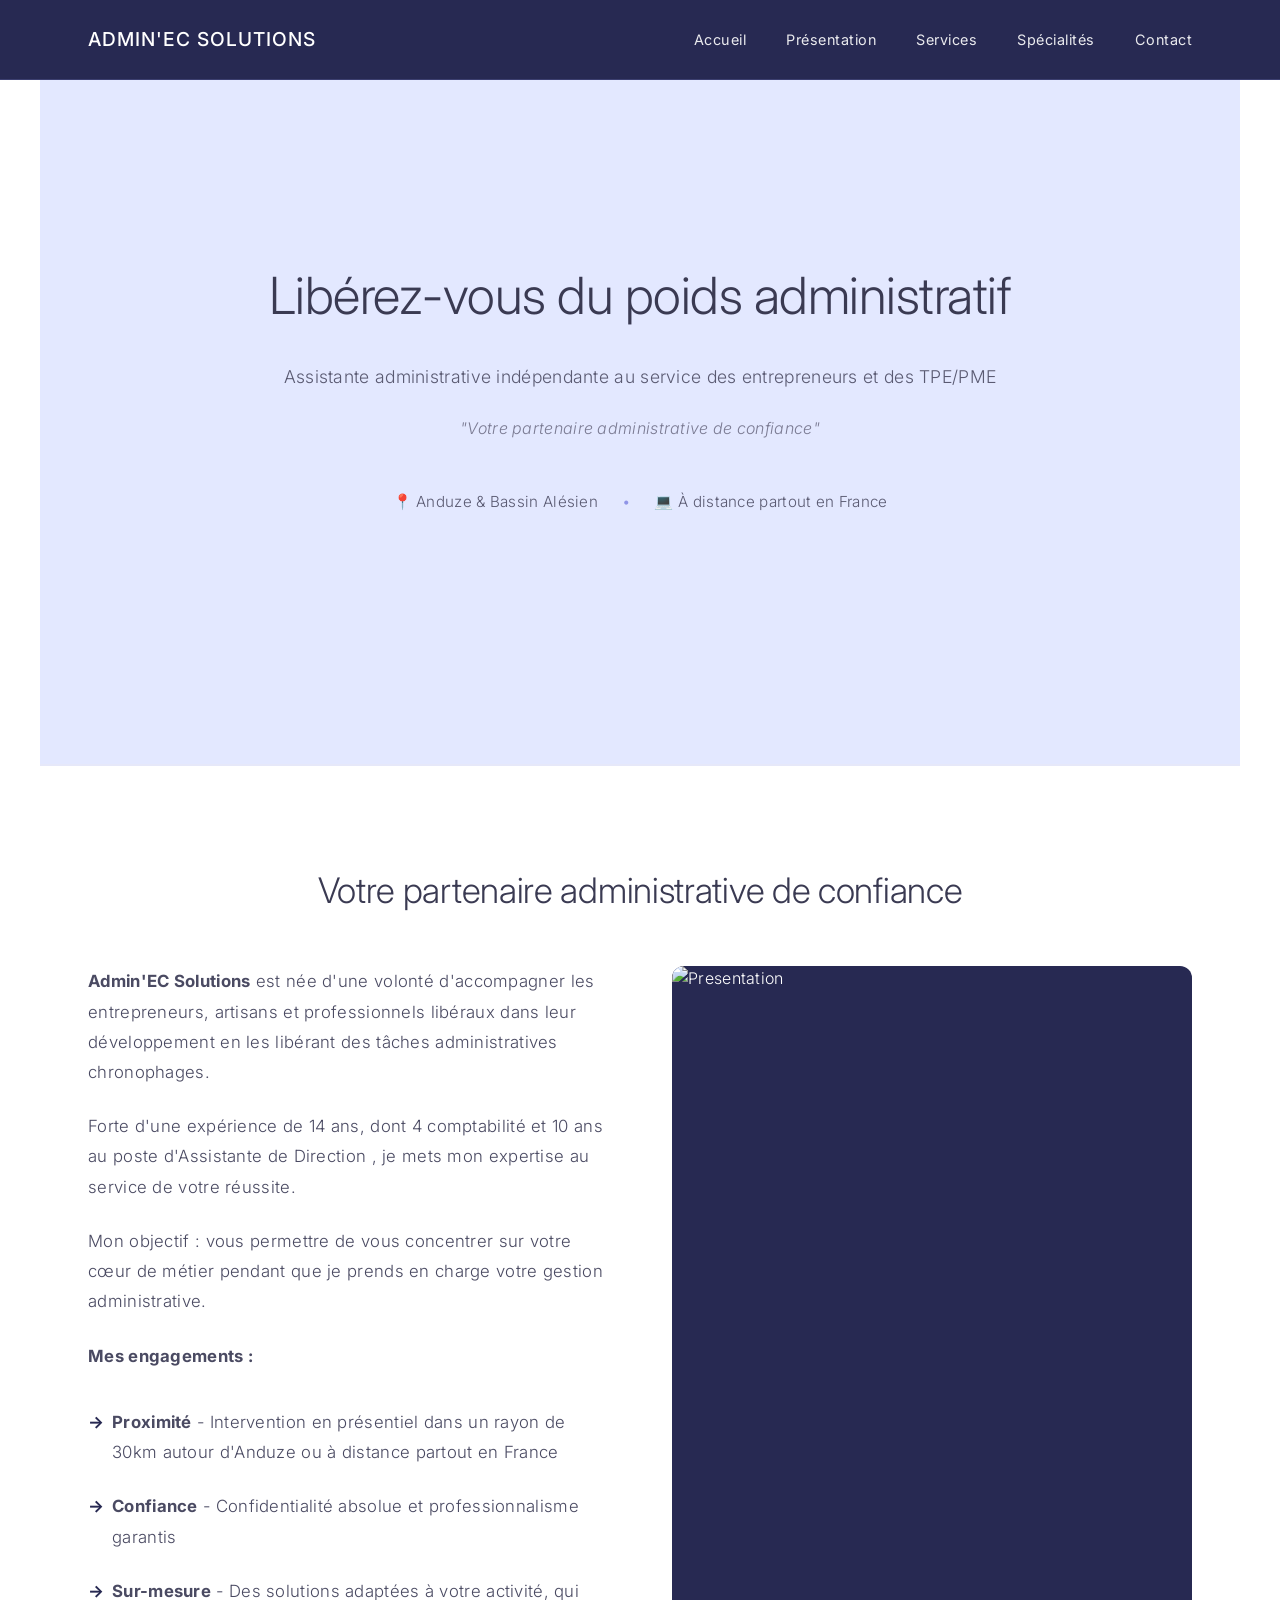
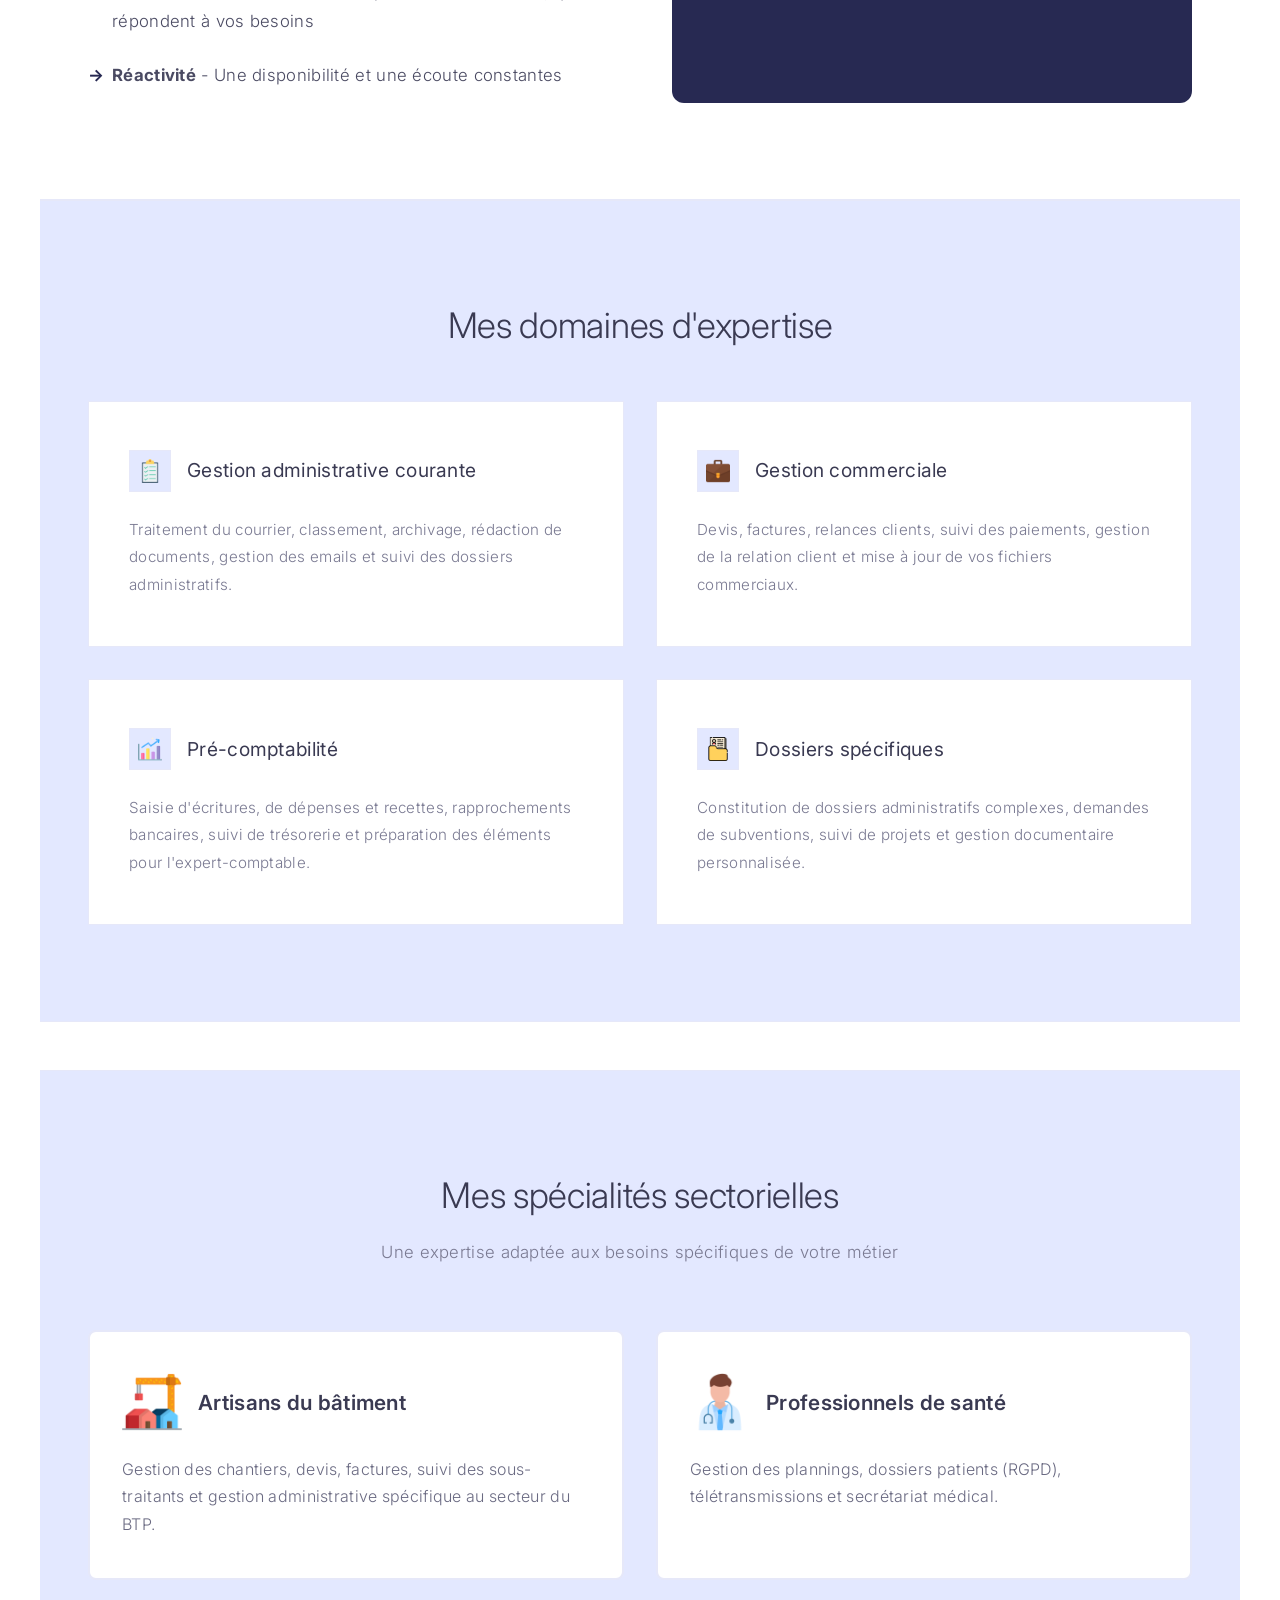
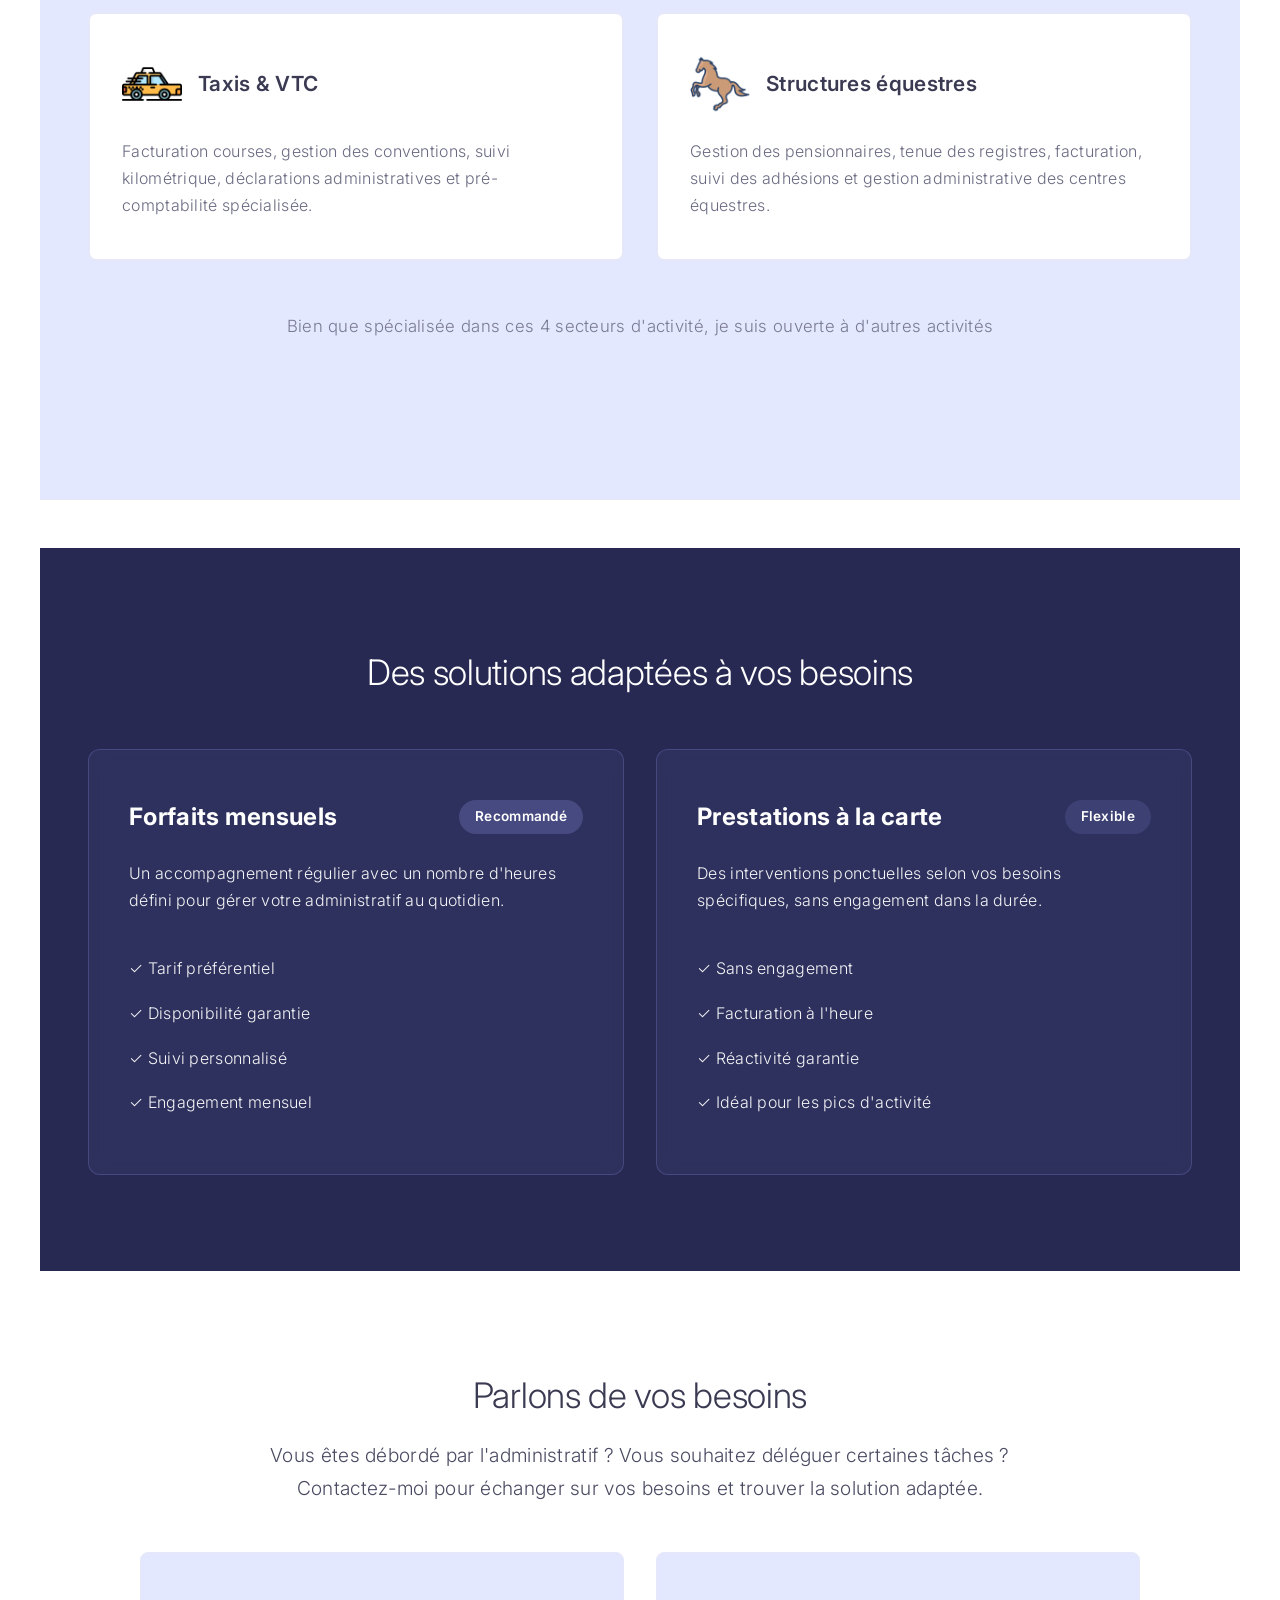
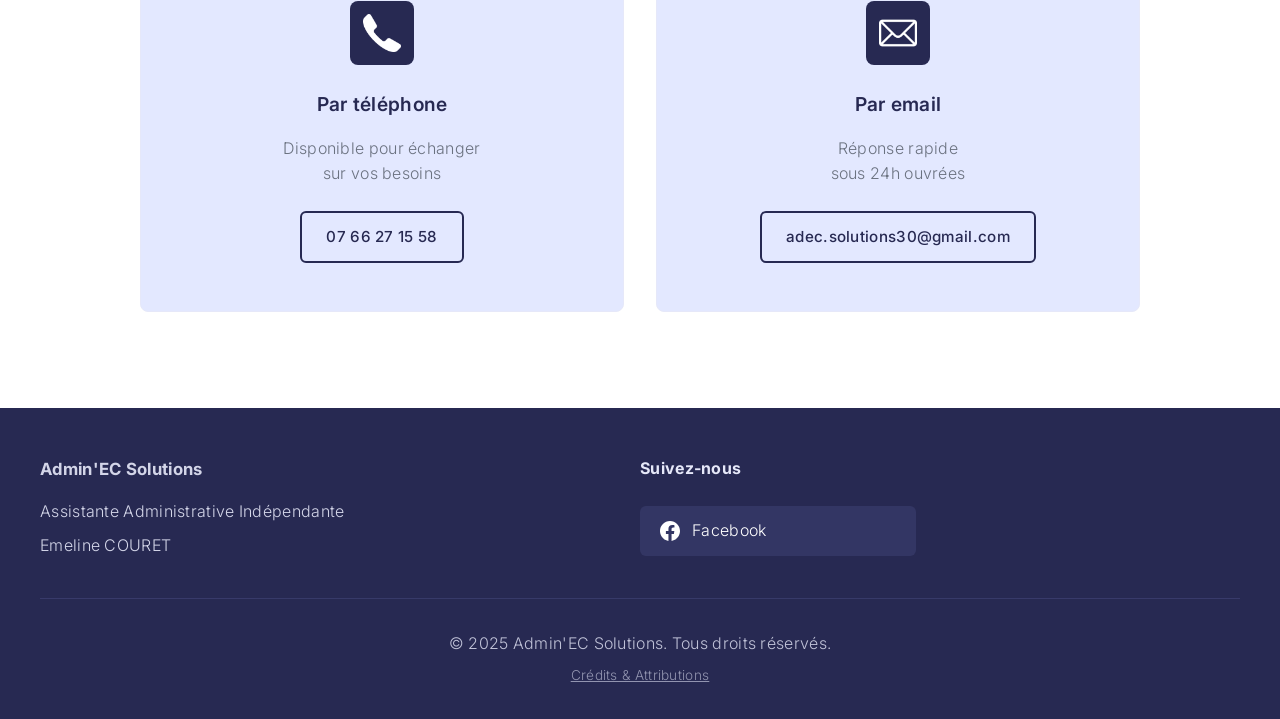
==== commit 301688f1: "Add presentation image" ====
--- a/index.html
+++ b/index.html
@@ -79,8 +79,7 @@
             </div>
             <div class="about-image animate-on-scroll">
                 <div class="about-placeholder">
-                    <p>💼</p>
-                    <span>Admin'EC Solutions</span>
+                    <img src="images/presentation.png" alt="Presentation">
                 </div>
             </div>
         </div>
--- a/css/style.css
+++ b/css/style.css
@@ -615,6 +615,14 @@
     align-items: center;
     justify-content: center;
     color: white;
+    overflow: hidden;
+}
+
+.about-placeholder img {
+    width: 100%;
+    height: 100%;
+    object-fit: cover;
+    object-position: center;
 }
 
 .about-placeholder p {
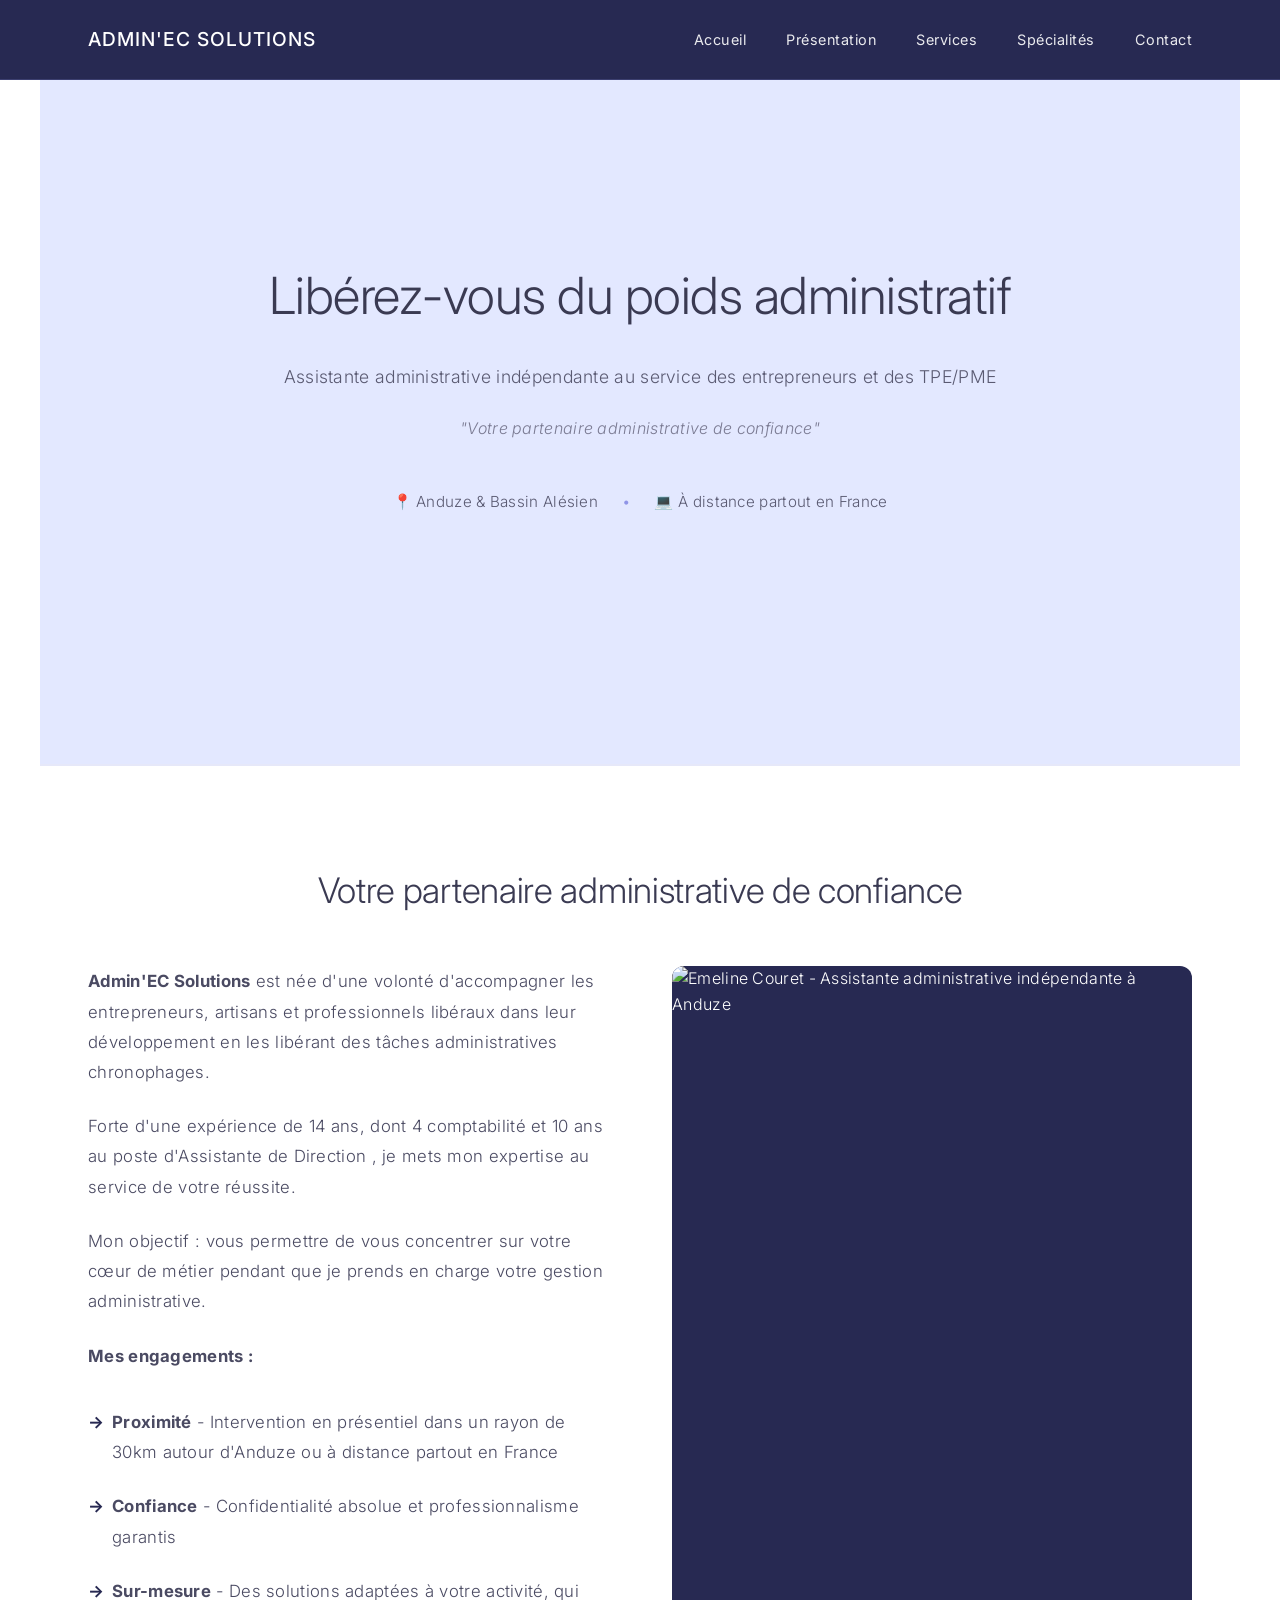
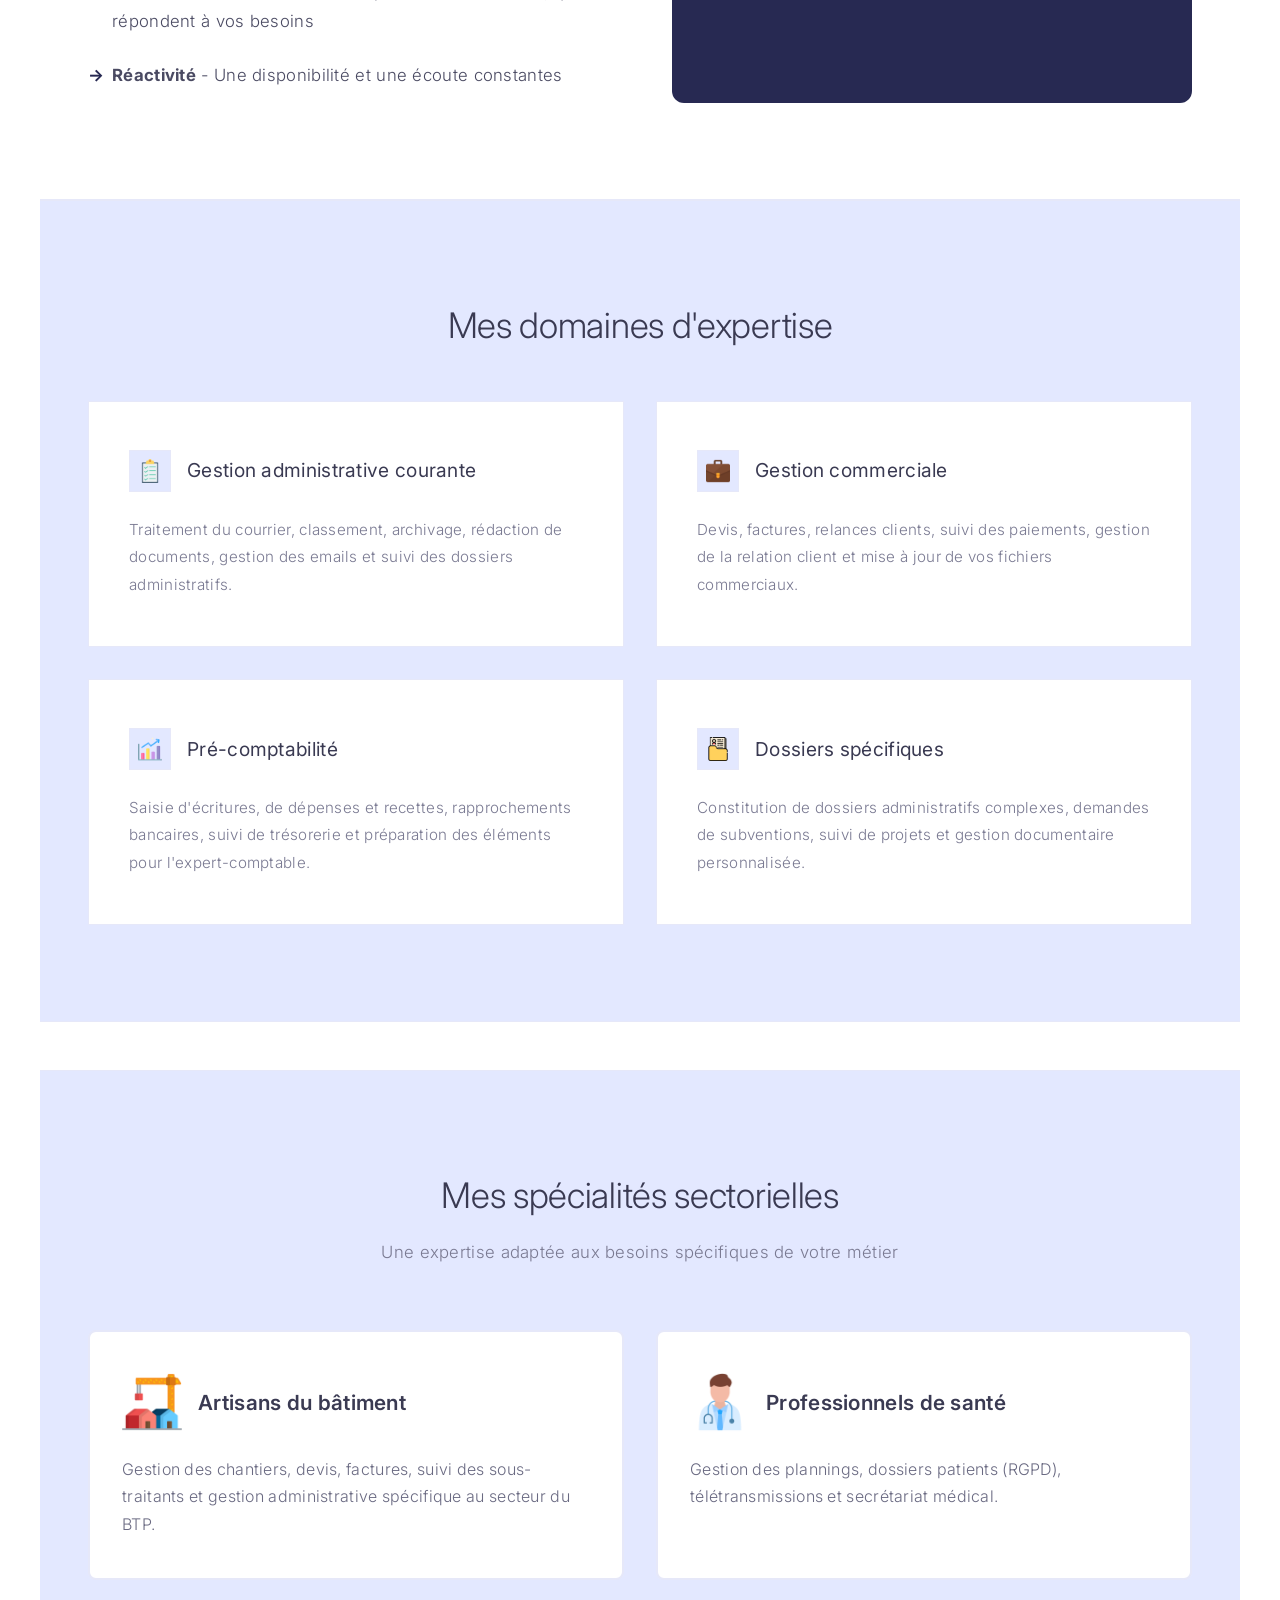
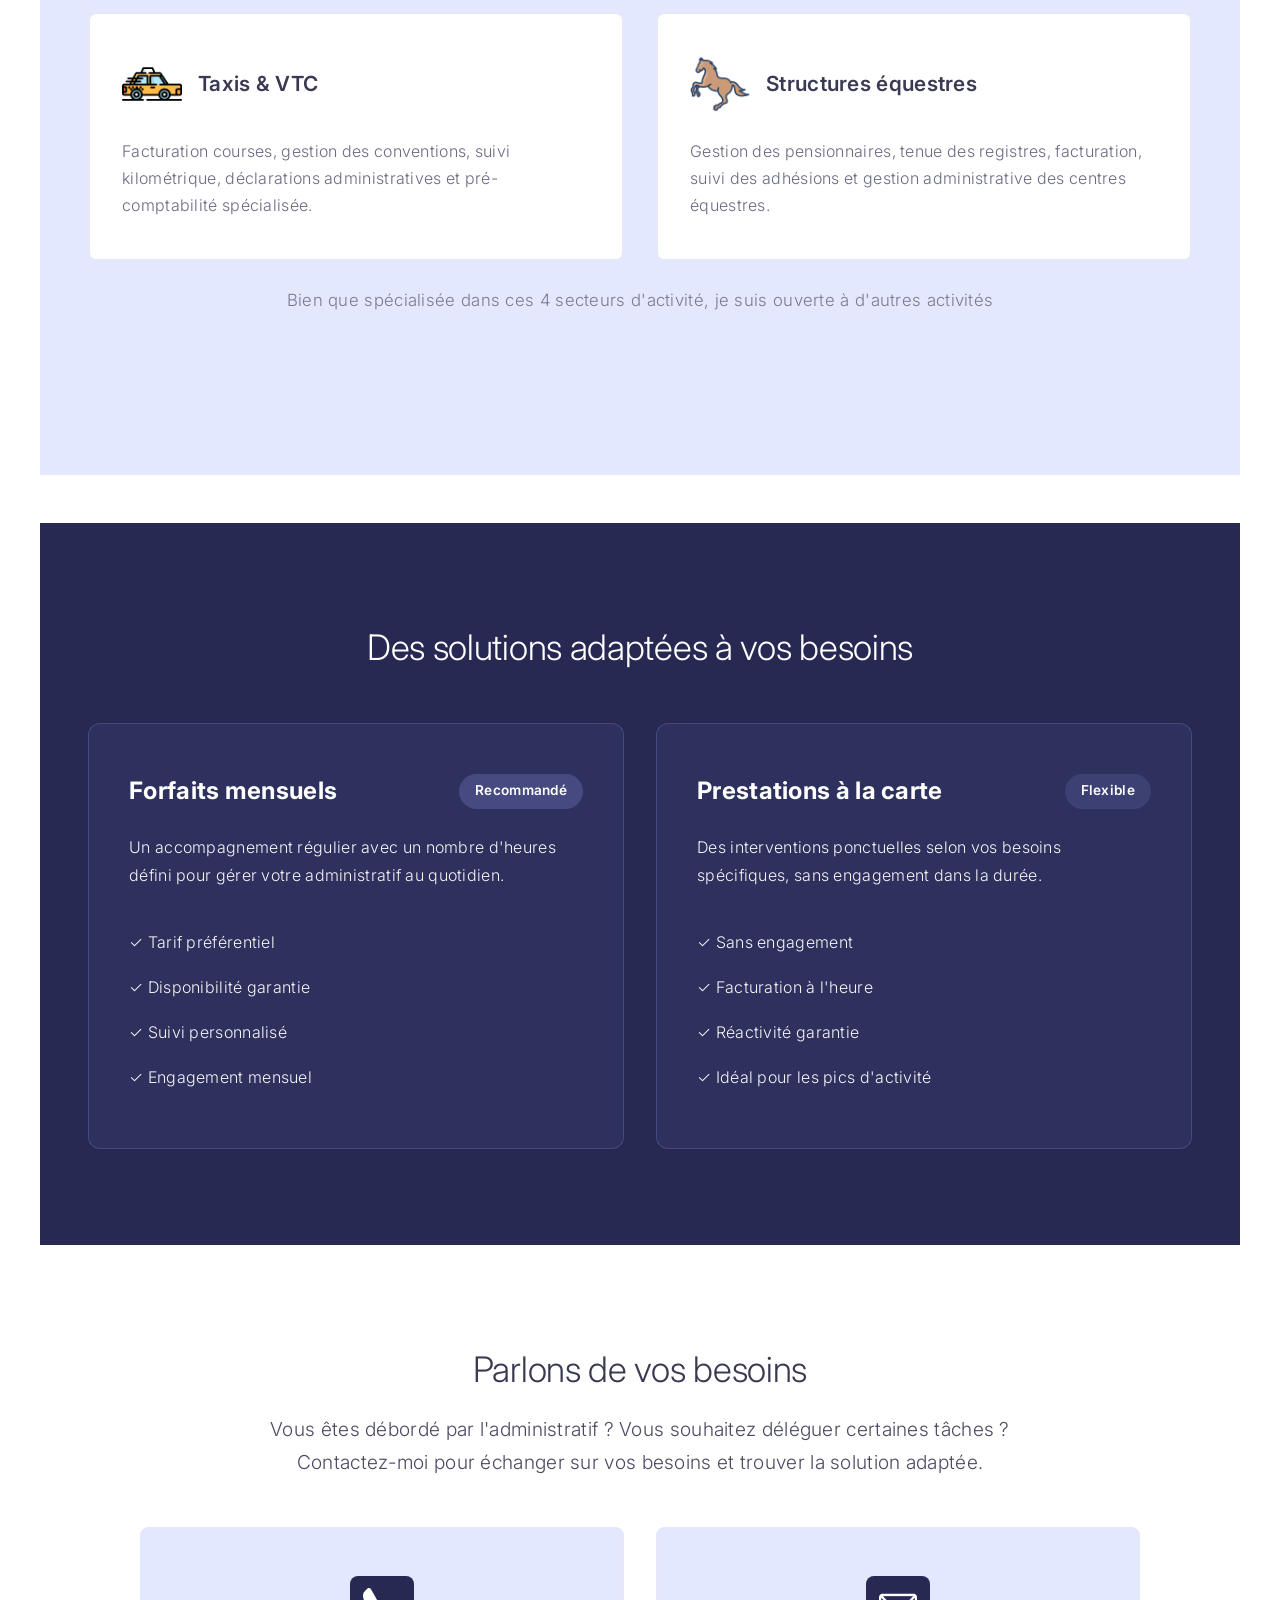
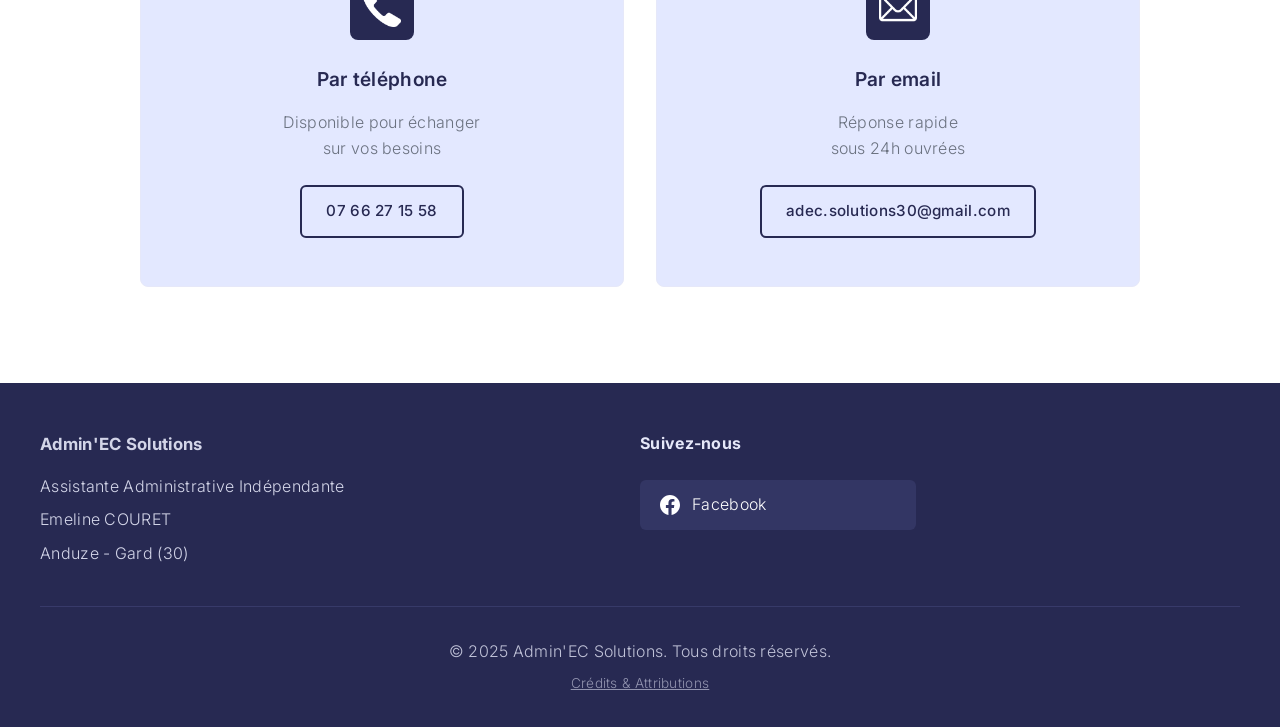
==== commit 20a1307d: "Improve Wobsite for SEO" ====
--- a/index.html
+++ b/index.html
@@ -3,25 +3,147 @@
 <head>
     <meta charset="UTF-8">
     <meta name="viewport" content="width=device-width, initial-scale=1.0">
-    <meta name="description" content="Admin'EC Solutions - Assistante administrative indépendante à Anduze. Gestion administrative, commerciale et pré-comptabilité pour artisans, professions libérales et entrepreneurs.">
-    <title>Admin'EC Solutions</title>
+    
+    <!-- SEO Meta Tags -->
+    <meta name="description" content="Assistante administrative indépendante à Anduze et Alès. Services de gestion administrative, commerciale et comptable pour artisans, professions libérales et TPE. Devis gratuit.">
+    <meta name="keywords" content="assistante administrative Anduze, secrétariat indépendant Alès, gestion administrative Gard, assistant commercial Anduze, secrétariat externalisé, gestion comptable artisans">
+    <meta name="author" content="Admin'EC Solutions - Emeline Couret">
+    <meta name="geo.region" content="FR-30">
+    <meta name="geo.placename" content="Anduze">
+    <meta name="geo.position" content="44.0539;3.9856">
+    <meta name="ICBM" content="44.0539, 3.9856">
+    
+    <!-- Open Graph / Facebook -->
+    <meta property="og:type" content="website">
+    <meta property="og:url" content="https://adminec-solutions.fr">
+    <meta property="og:title" content="Admin'EC Solutions - Assistante Administrative Anduze">
+    <meta property="og:description" content="Libérez-vous du poids administratif. Services d'assistance administrative pour entrepreneurs et TPE/PME à Anduze et dans le Gard.">
+    <meta property="og:image" content="https://adminec-solutions.fr/images/presentation.png">
+    <meta property="og:locale" content="fr_FR">
+    
+    <!-- Twitter -->
+    <meta name="twitter:card" content="summary_large_image">
+    <meta name="twitter:url" content="https://adminec-solutions.fr">
+    <meta name="twitter:title" content="Admin'EC Solutions - Assistante Administrative Anduze">
+    <meta name="twitter:description" content="Services d'assistance administrative pour entrepreneurs et TPE/PME à Anduze et dans le Gard.">
+    <meta name="twitter:image" content="https://adminec-solutions.fr/images/presentation.png">
+    
+    <title>Admin'EC Solutions - Assistante Administrative Anduze & Alès | Gard</title>
     
     <!-- Favicon -->
     <link rel="icon" type="image/png" sizes="32x32" href="images/favicon-32x32.png">
     <link rel="icon" type="image/png" sizes="16x16" href="images/favicon-16x16.png">
     <link rel="apple-touch-icon" sizes="180x180" href="images/apple-touch-icon.png">
     
+    <!-- Canonical URL -->
+    <link rel="canonical" href="https://adminec-solutions.fr">
+    
     <link rel="preconnect" href="https://fonts.googleapis.com">
     <link rel="preconnect" href="https://fonts.gstatic.com" crossorigin>
     <link href="https://fonts.googleapis.com/css2?family=Inter:wght@300;400;500;600&display=swap" rel="stylesheet">
     <link rel="stylesheet" href="css/style.css">
+    
+    <!-- Schema.org structured data -->
+    <script type="application/ld+json">
+    {
+      "@context": "https://schema.org",
+      "@type": "ProfessionalService",
+      "name": "Admin'EC Solutions",
+      "image": "https://adminec-solutions.fr/images/presentation.png",
+      "description": "Assistante administrative indépendante à Anduze et Alès. Services de gestion administrative, commerciale et pré-comptabilité pour artisans, professions libérales, professionnels de santé et TPE.",
+      "@id": "https://adminec-solutions.fr",
+      "url": "https://adminec-solutions.fr",
+      "telephone": "+33766271558",
+      "email": "adec.solutions30@gmail.com",
+      "address": {
+        "@type": "PostalAddress",
+        "addressLocality": "Anduze",
+        "postalCode": "30140",
+        "addressRegion": "Occitanie",
+        "addressCountry": "FR"
+      },
+      "geo": {
+        "@type": "GeoCoordinates",
+        "latitude": "44.0539",
+        "longitude": "3.9856"
+      },
+      "areaServed": [
+        {
+          "@type": "City",
+          "name": "Anduze"
+        },
+        {
+          "@type": "City",
+          "name": "Alès"
+        },
+        {
+          "@type": "City",
+          "name": "Saint-Jean-du-Gard"
+        },
+        {
+          "@type": "State",
+          "name": "Gard"
+        }
+      ],
+      "priceRange": "€€",
+      "openingHoursSpecification": {
+        "@type": "OpeningHoursSpecification",
+        "dayOfWeek": [
+          "Monday",
+          "Tuesday",
+          "Wednesday",
+          "Thursday",
+          "Friday"
+        ],
+        "opens": "09:00",
+        "closes": "18:00"
+      },
+      "founder": {
+        "@type": "Person",
+        "name": "Emeline Couret"
+      },
+      "sameAs": [
+        "https://www.facebook.com/AdminECSolutions/"
+      ],
+      "hasOfferCatalog": {
+        "@type": "OfferCatalog",
+        "name": "Services administratifs",
+        "itemListElement": [
+          {
+            "@type": "Offer",
+            "itemOffered": {
+              "@type": "Service",
+              "name": "Gestion administrative courante",
+              "description": "Traitement du courrier, classement, archivage, rédaction de documents"
+            }
+          },
+          {
+            "@type": "Offer",
+            "itemOffered": {
+              "@type": "Service",
+              "name": "Gestion commerciale",
+              "description": "Devis, factures, relances clients, suivi des paiements"
+            }
+          },
+          {
+            "@type": "Offer",
+            "itemOffered": {
+              "@type": "Service",
+              "name": "Pré-comptabilité",
+              "description": "Saisie d'écritures, rapprochements bancaires, suivi de trésorerie"
+            }
+          }
+        ]
+      }
+    }
+    </script>
 </head>
 <body>
     <!-- Header -->
     <header id="header">
         <nav>
             <div class="logo-text">ADMIN'EC SOLUTIONS</div>
-            <button class="burger-menu" id="burgerMenu" aria-label="Menu">
+            <button class="burger-menu" id="burgerMenu" aria-label="Menu de navigation">
                 <span></span>
                 <span></span>
                 <span></span>
@@ -79,7 +201,7 @@
             </div>
             <div class="about-image animate-on-scroll">
                 <div class="about-placeholder">
-                    <img src="images/presentation.png" alt="Presentation">
+                    <img src="images/presentation.png" alt="Emeline Couret - Assistante administrative indépendante à Anduze" loading="lazy">
                 </div>
             </div>
         </div>
@@ -92,7 +214,7 @@
             <div class="service-card animate-on-scroll">
                 <div class="service-header">
                     <div class="service-icon">
-                        <img src="images/gestion-administrative.png" alt="Gestion administrative">
+                        <img src="images/gestion-administrative.png" alt="Icône gestion administrative - traitement courrier et classement" loading="lazy">
                     </div>
                     <h3>Gestion administrative courante</h3>
                 </div>
@@ -101,7 +223,7 @@
             <div class="service-card animate-on-scroll">
                 <div class="service-header">
                     <div class="service-icon">
-                        <img src="images/gestion-commerciale.png" alt="Gestion commerciale">
+                        <img src="images/gestion-commerciale.png" alt="Icône gestion commerciale - devis et factures" loading="lazy">
                     </div>
                     <h3>Gestion commerciale</h3>
                 </div>
@@ -110,7 +232,7 @@
             <div class="service-card animate-on-scroll">
                 <div class="service-header">
                     <div class="service-icon">
-                        <img src="images/pre-comptabilite.png" alt="Pré-comptabilité">
+                        <img src="images/pre-comptabilite.png" alt="Icône pré-comptabilité - saisie comptable" loading="lazy">
                     </div>
                     <h3>Pré-comptabilité</h3>
                 </div>
@@ -119,7 +241,7 @@
             <div class="service-card animate-on-scroll">
                 <div class="service-header">
                     <div class="service-icon">
-                        <img src="images/dossiers-specifiques.png" alt="Dossiers spécifiques">
+                        <img src="images/dossiers-specifiques.png" alt="Icône dossiers spécifiques - gestion documentaire" loading="lazy">
                     </div>
                     <h3>Dossiers spécifiques</h3>
                 </div>
@@ -136,7 +258,7 @@
             <div class="specialite-card animate-on-scroll">
                 <div class="specialite-header">
                     <div class="specialite-icon">
-                        <img src="images/artisans-batiment.png" alt="Artisans du bâtiment">
+                        <img src="images/artisans-batiment.png" alt="Icône artisans du bâtiment - gestion chantiers BTP" loading="lazy">
                     </div>
                     <h3>Artisans du bâtiment</h3>
                 </div>
@@ -145,7 +267,7 @@
             <div class="specialite-card animate-on-scroll">
                 <div class="specialite-header">
                     <div class="specialite-icon">
-                        <img src="images/professionnels-sante.png" alt="Professionnels de santé">
+                        <img src="images/professionnels-sante.png" alt="Icône professionnels de santé - secrétariat médical" loading="lazy">
                     </div>
                     <h3>Professionnels de santé</h3>
                 </div>
@@ -154,7 +276,7 @@
             <div class="specialite-card animate-on-scroll">
                 <div class="specialite-header">
                     <div class="specialite-icon">
-                        <img src="images/taxis-vtc.png" alt="Taxis & VTC">
+                        <img src="images/taxis-vtc.png" alt="Icône taxis et VTC - gestion courses" loading="lazy">
                     </div>
                     <h3>Taxis & VTC</h3>
                 </div>
@@ -163,14 +285,14 @@
             <div class="specialite-card animate-on-scroll">
                 <div class="specialite-header">
                     <div class="specialite-icon">
-                        <img src="images/structures-equestres.png" alt="Structures équestres">
+                        <img src="images/structures-equestres.png" alt="Icône structures équestres - gestion centre équestre" loading="lazy">
                     </div>
                     <h3>Structures équestres</h3>
                 </div>
                 <p>Gestion des pensionnaires, tenue des registres, facturation, suivi des adhésions et gestion administrative des centres équestres.</p>
             </div>
         </div>
-        <br></br>
+        <br>
         <p class="section-intro">Bien que spécialisée dans ces 4 secteurs d'activité, je suis ouverte à d'autres activités</p>
     </section>
 
@@ -218,16 +340,16 @@
             
             <div class="contact-methods">
                 <div class="contact-card animate-on-scroll">
-                    <div class="contact-icon"><img src="images/telephone.png" alt="Telephone"></div>
+                    <div class="contact-icon"><img src="images/telephone.png" alt="Icône téléphone - contact téléphonique" loading="lazy"></div>
                     <h3>Par téléphone</h3>
                     <p style="color: #6b7280; margin-bottom: 1rem;">Disponible pour échanger<br>sur vos besoins</p>
-                    <a href="tel:+33766271558" class="contact-link">07 66 27 15 58</a>
+                    <a href="tel:+33766271558" class="contact-link" aria-label="Appeler Admin'EC Solutions au 07 66 27 15 58">07 66 27 15 58</a>
                 </div>
                 <div class="contact-card animate-on-scroll">
-                    <div class="contact-icon"><img src="images/mail.png" alt="Mail"></div>
+                    <div class="contact-icon"><img src="images/mail.png" alt="Icône email - contact par email" loading="lazy"></div>
                     <h3>Par email</h3>
                     <p style="color: #6b7280; margin-bottom: 1rem;">Réponse rapide<br>sous 24h ouvrées</p>
-                    <a href="mailto:adec.solutions30@gmail.com" class="contact-link">adec.solutions30@gmail.com</a>
+                    <a href="mailto:adec.solutions30@gmail.com" class="contact-link" aria-label="Envoyer un email à Admin'EC Solutions">adec.solutions30@gmail.com</a>
                 </div>
             </div>
         </div>
@@ -240,6 +362,7 @@
                 <p><strong>Admin'EC Solutions</strong></p>
                 <p>Assistante Administrative Indépendante</p>
                 <p>Emeline COURET</p>
+                <p>Anduze - Gard (30)</p>
             </div>
             <!-- <div class="footer-info">
                 <p><strong>Informations légales</strong></p>
@@ -248,8 +371,8 @@
             </div> -->
             <div class="footer-social">
                 <p class="footer-social-title"><strong>Suivez-nous</strong></p>
-                <a href="https://www.facebook.com/AdminECSolutions/" target="_blank" class="social-link" aria-label="Facebook">
-                    <svg width="24" height="24" fill="currentColor" viewBox="0 0 24 24">
+                <a href="https://www.facebook.com/AdminECSolutions/" target="_blank" rel="noopener noreferrer" class="social-link" aria-label="Visiter notre page Facebook">
+                    <svg width="24" height="24" fill="currentColor" viewBox="0 0 24 24" aria-hidden="true">
                         <path d="M24 12.073c0-6.627-5.373-12-12-12s-12 5.373-12 12c0 5.99 4.388 10.954 10.125 11.854v-8.385H7.078v-3.47h3.047V9.43c0-3.007 1.792-4.669 4.533-4.669 1.312 0 2.686.235 2.686.235v2.953H15.83c-1.491 0-1.956.925-1.956 1.874v2.25h3.328l-.532 3.47h-2.796v8.385C19.612 23.027 24 18.062 24 12.073z"/>
                     </svg>
                     Facebook
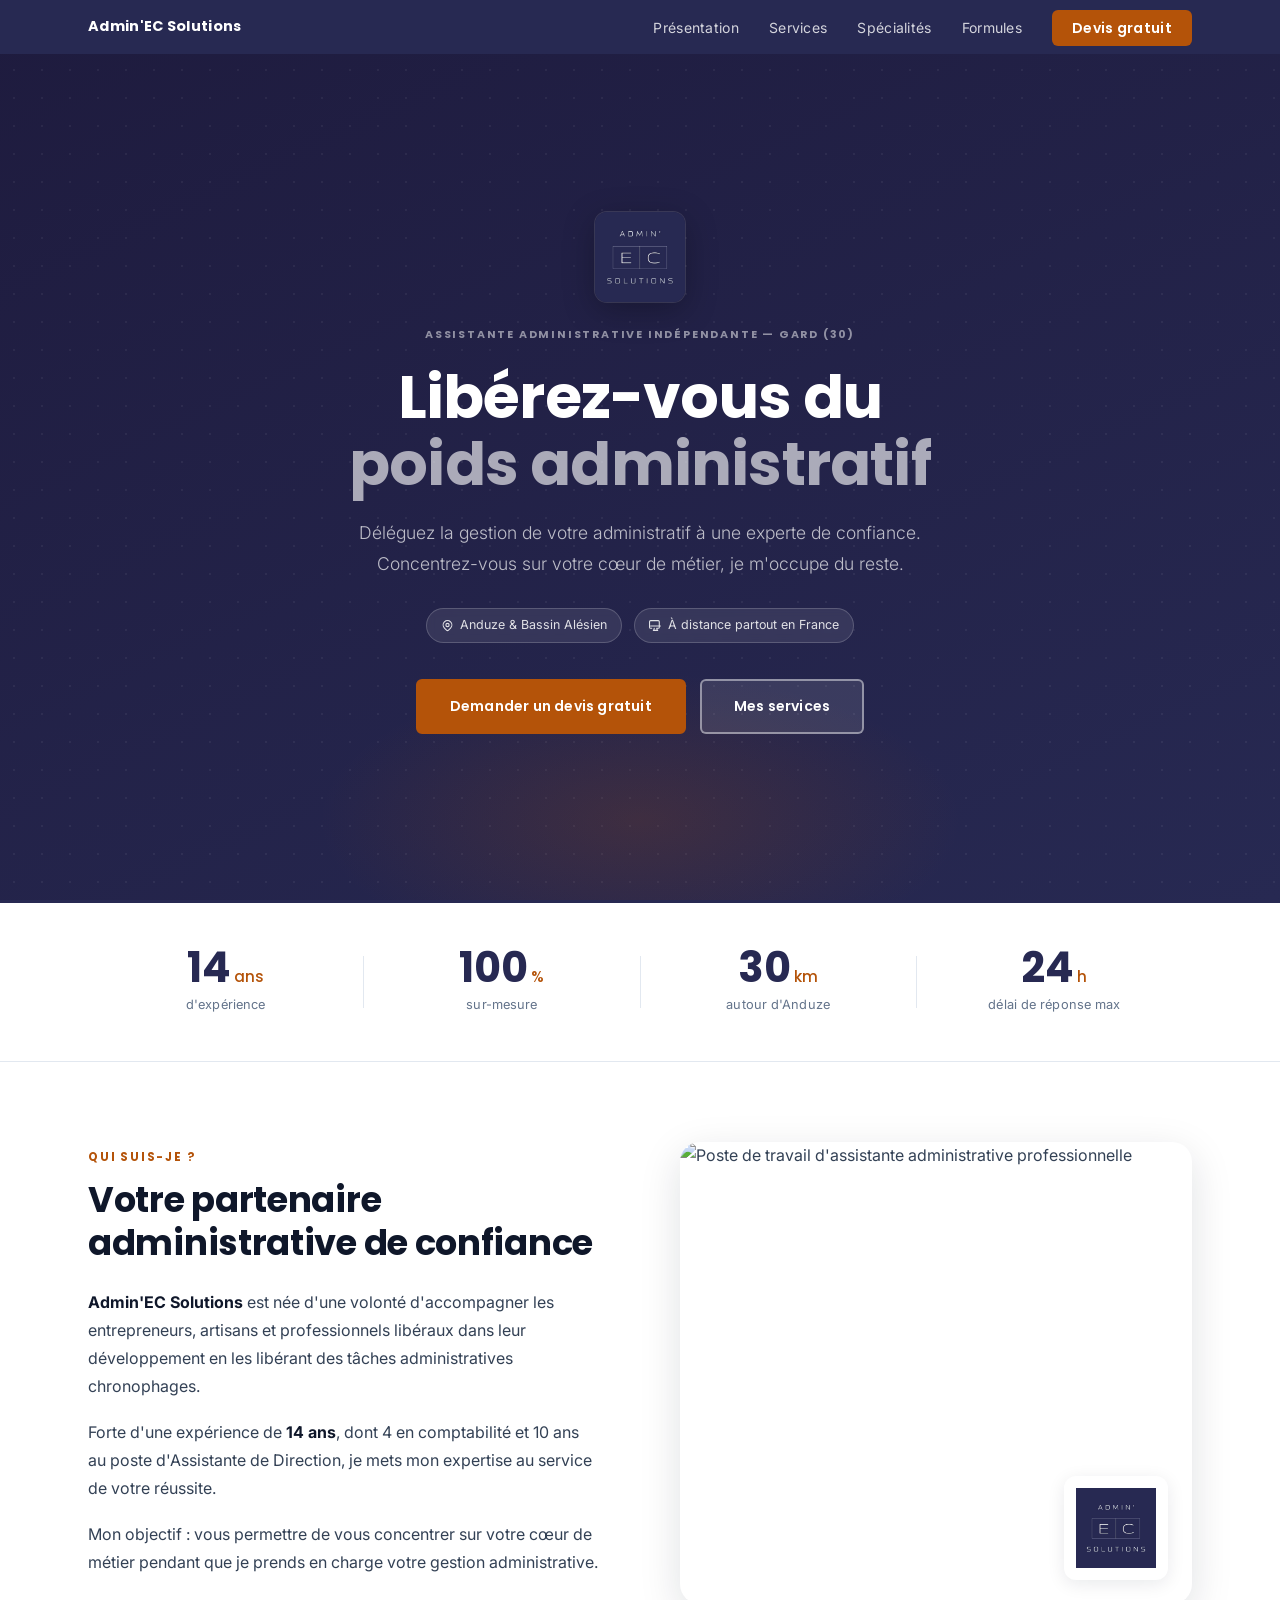
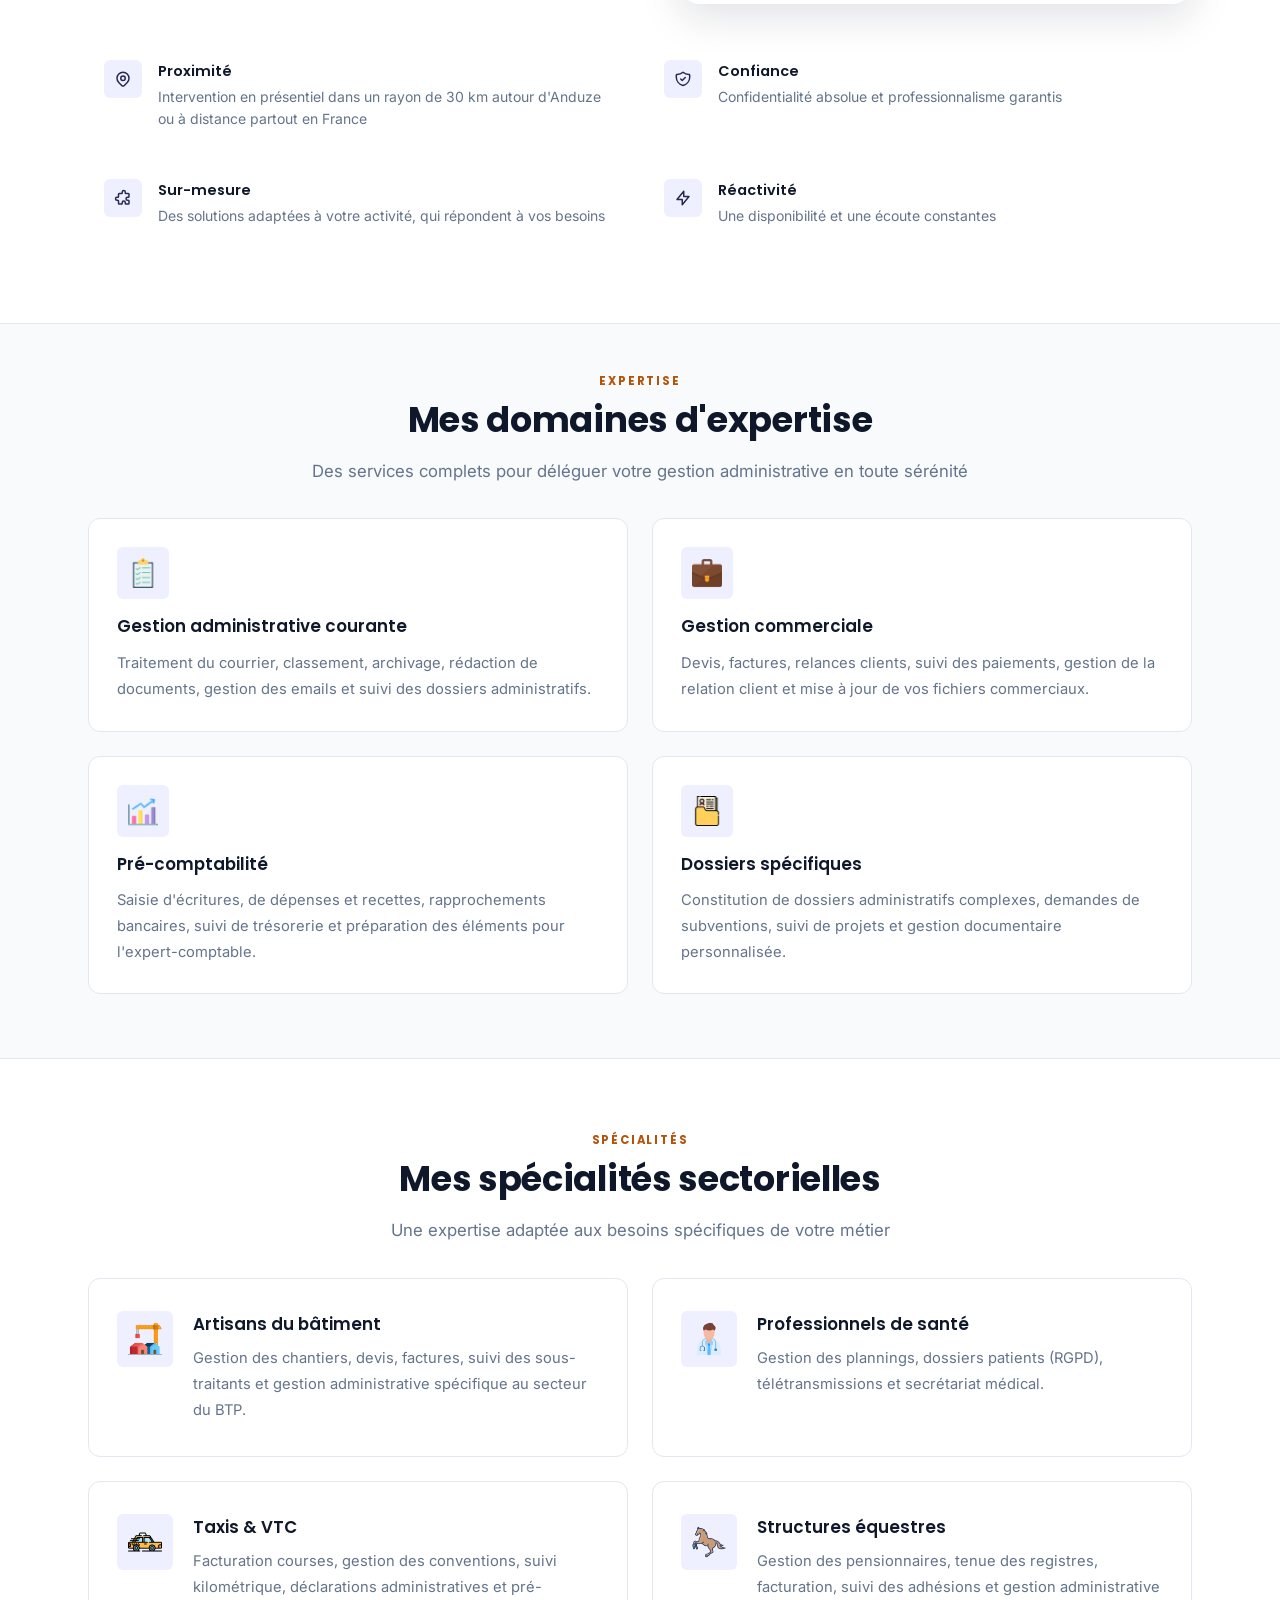
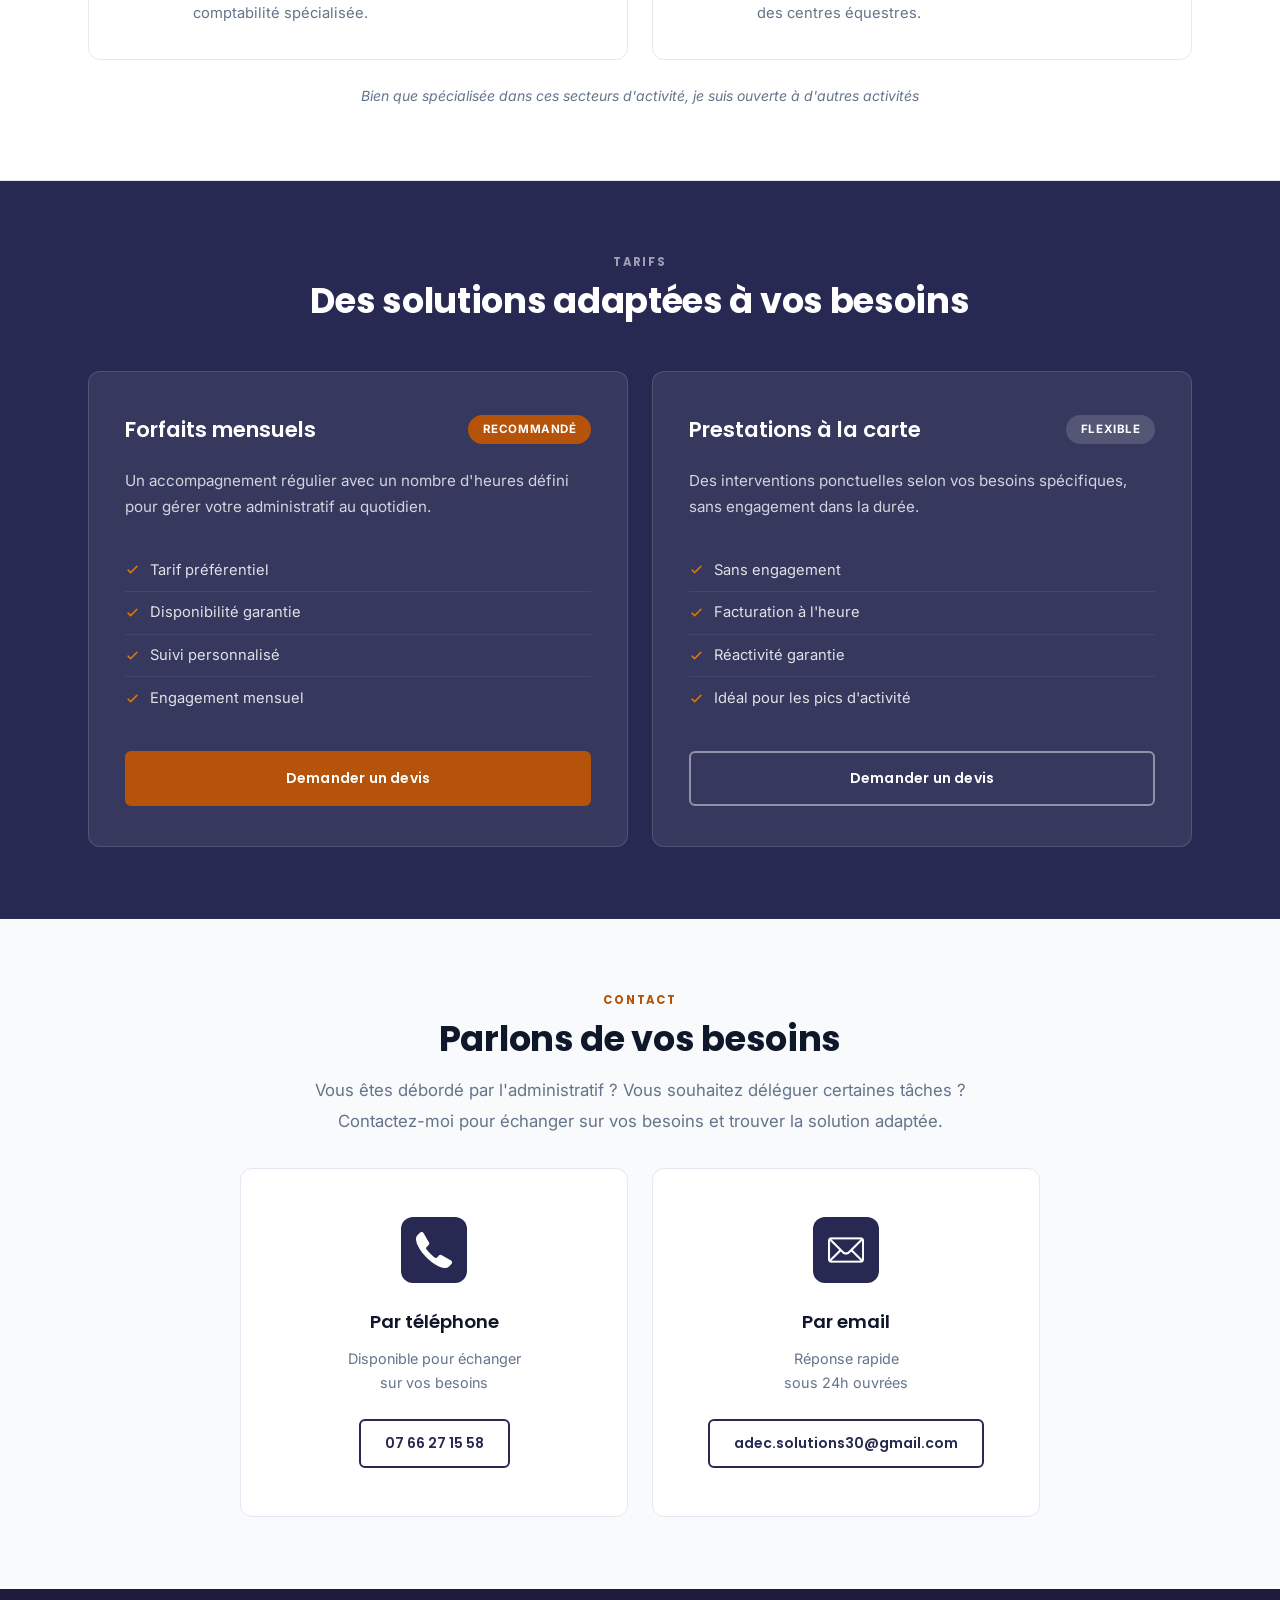
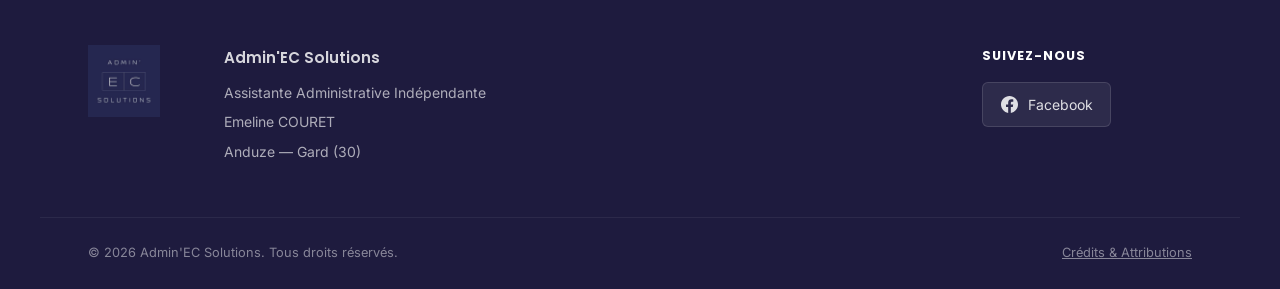
==== commit 72795423: "improve: ui site" ====
--- a/index.html
+++ b/index.html
@@ -3,7 +3,10 @@
 <head>
     <meta charset="UTF-8">
     <meta name="viewport" content="width=device-width, initial-scale=1.0">
-    
+
+    <!-- Google Search -->
+    <meta name="google-site-verification" content="diKy2tR6m7u2wLvBwb1TucQ40sjBYuO6agoHIQGsFxw" />
+
     <!-- SEO Meta Tags -->
     <meta name="description" content="Assistante administrative indépendante à Anduze et Alès. Services de gestion administrative, commerciale et comptable pour artisans, professions libérales et TPE. Devis gratuit.">
     <meta name="keywords" content="assistante administrative Anduze, secrétariat indépendant Alès, gestion administrative Gard, assistant commercial Anduze, secrétariat externalisé, gestion comptable artisans">
@@ -12,44 +15,47 @@
     <meta name="geo.placename" content="Anduze">
     <meta name="geo.position" content="44.0539;3.9856">
     <meta name="ICBM" content="44.0539, 3.9856">
-    
-    <!-- Open Graph / Facebook -->
+
+    <!-- Open Graph -->
     <meta property="og:type" content="website">
     <meta property="og:url" content="https://adminec-solutions.fr">
     <meta property="og:title" content="Admin'EC Solutions - Assistante Administrative Anduze">
     <meta property="og:description" content="Libérez-vous du poids administratif. Services d'assistance administrative pour entrepreneurs et TPE/PME à Anduze et dans le Gard.">
     <meta property="og:image" content="https://adminec-solutions.fr/images/presentation.png">
     <meta property="og:locale" content="fr_FR">
-    
+
     <!-- Twitter -->
     <meta name="twitter:card" content="summary_large_image">
     <meta name="twitter:url" content="https://adminec-solutions.fr">
     <meta name="twitter:title" content="Admin'EC Solutions - Assistante Administrative Anduze">
     <meta name="twitter:description" content="Services d'assistance administrative pour entrepreneurs et TPE/PME à Anduze et dans le Gard.">
     <meta name="twitter:image" content="https://adminec-solutions.fr/images/presentation.png">
-    
-    <title>Admin'EC Solutions - Assistante Administrative Anduze & Alès | Gard</title>
-    
+
+    <title>Admin'EC Solutions - Assistante Administrative Anduze &amp; Alès | Gard</title>
+
     <!-- Favicon -->
     <link rel="icon" type="image/png" sizes="32x32" href="images/favicon-32x32.png">
     <link rel="icon" type="image/png" sizes="16x16" href="images/favicon-16x16.png">
     <link rel="apple-touch-icon" sizes="180x180" href="images/apple-touch-icon.png">
-    
-    <!-- Canonical URL -->
+
+    <!-- Canonical -->
     <link rel="canonical" href="https://adminec-solutions.fr">
-    
+
+    <!-- Fonts -->
     <link rel="preconnect" href="https://fonts.googleapis.com">
     <link rel="preconnect" href="https://fonts.gstatic.com" crossorigin>
-    <link href="https://fonts.googleapis.com/css2?family=Inter:wght@300;400;500;600&display=swap" rel="stylesheet">
+    <link href="https://fonts.googleapis.com/css2?family=Poppins:ital,wght@0,400;0,500;0,600;0,700;1,400&family=Inter:wght@300;400;500&display=swap" rel="stylesheet">
+
     <link rel="stylesheet" href="css/style.css">
-    
-    <!-- Schema.org structured data -->
+
+    <!-- Schema.org -->
     <script type="application/ld+json">
     {
       "@context": "https://schema.org",
       "@type": "ProfessionalService",
       "name": "Admin'EC Solutions",
-      "image": "https://adminec-solutions.fr/images/presentation.png",
+      "image": "https://adminec-solutions.fr/images/logo.png",
+      "logo": "https://adminec-solutions.fr/images/logo.png",
       "description": "Assistante administrative indépendante à Anduze et Alès. Services de gestion administrative, commerciale et pré-comptabilité pour artisans, professions libérales, professionnels de santé et TPE.",
       "@id": "https://adminec-solutions.fr",
       "url": "https://adminec-solutions.fr",
@@ -68,325 +74,390 @@
         "longitude": "3.9856"
       },
       "areaServed": [
-        {
-          "@type": "City",
-          "name": "Anduze"
-        },
-        {
-          "@type": "City",
-          "name": "Alès"
-        },
-        {
-          "@type": "City",
-          "name": "Saint-Jean-du-Gard"
-        },
-        {
-          "@type": "State",
-          "name": "Gard"
-        }
+        {"@type": "City", "name": "Anduze"},
+        {"@type": "City", "name": "Alès"},
+        {"@type": "City", "name": "Saint-Jean-du-Gard"},
+        {"@type": "State", "name": "Gard"}
       ],
       "priceRange": "€€",
       "openingHoursSpecification": {
         "@type": "OpeningHoursSpecification",
-        "dayOfWeek": [
-          "Monday",
-          "Tuesday",
-          "Wednesday",
-          "Thursday",
-          "Friday"
-        ],
+        "dayOfWeek": ["Monday","Tuesday","Wednesday","Thursday","Friday"],
         "opens": "09:00",
         "closes": "18:00"
       },
-      "founder": {
-        "@type": "Person",
-        "name": "Emeline Couret"
-      },
-      "sameAs": [
-        "https://www.facebook.com/AdminECSolutions/"
-      ],
+      "founder": {"@type": "Person", "name": "Emeline Couret"},
+      "sameAs": ["https://www.facebook.com/AdminECSolutions/"],
       "hasOfferCatalog": {
         "@type": "OfferCatalog",
         "name": "Services administratifs",
         "itemListElement": [
-          {
-            "@type": "Offer",
-            "itemOffered": {
-              "@type": "Service",
-              "name": "Gestion administrative courante",
-              "description": "Traitement du courrier, classement, archivage, rédaction de documents"
-            }
-          },
-          {
-            "@type": "Offer",
-            "itemOffered": {
-              "@type": "Service",
-              "name": "Gestion commerciale",
-              "description": "Devis, factures, relances clients, suivi des paiements"
-            }
-          },
-          {
-            "@type": "Offer",
-            "itemOffered": {
-              "@type": "Service",
-              "name": "Pré-comptabilité",
-              "description": "Saisie d'écritures, rapprochements bancaires, suivi de trésorerie"
-            }
-          }
+          {"@type": "Offer","itemOffered": {"@type": "Service","name": "Gestion administrative courante","description": "Traitement du courrier, classement, archivage, rédaction de documents"}},
+          {"@type": "Offer","itemOffered": {"@type": "Service","name": "Gestion commerciale","description": "Devis, factures, relances clients, suivi des paiements"}},
+          {"@type": "Offer","itemOffered": {"@type": "Service","name": "Pré-comptabilité","description": "Saisie d'écritures, rapprochements bancaires, suivi de trésorerie"}}
         ]
       }
     }
     </script>
 </head>
 <body>
-    <!-- Header -->
-    <header id="header">
-        <nav>
-            <div class="logo-text">ADMIN'EC SOLUTIONS</div>
-            <button class="burger-menu" id="burgerMenu" aria-label="Menu de navigation">
-                <span></span>
-                <span></span>
-                <span></span>
-            </button>
-            <ul class="nav-links" id="navLinks">
-                <li><a href="#accueil">Accueil</a></li>
-                <li><a href="#apropos">Présentation</a></li>
-                <li><a href="#services">Services</a></li>
-                <li><a href="#specialites">Spécialités</a></li>
-                <li><a href="#contact">Contact</a></li>
-            </ul>
-        </nav>
-    </header>
-
-    <!-- Overlay pour le menu mobile -->
-    <div class="menu-overlay" id="menuOverlay"></div>
-
-    <!-- Hero Section -->
-    <section id="accueil" class="hero">
-        <div class="hero-content fade-in">
-            <h1>Libérez-vous du poids administratif</h1>
-            <p class="hero-subtitle">Assistante administrative indépendante au service des entrepreneurs et des TPE/PME</p>
-            <p class="hero-baseline">"Votre partenaire administrative de confiance"</p>
-            <div class="hero-info">
-                <span>📍 Anduze & Bassin Alésien</span>
-                <span class="separator">•</span>
-                <span>💻 À distance partout en France</span>
-            </div>
-        </div>
-    </section>
-
-    <!-- About Section -->
-    <section id="apropos" class="about">
-        <h2>Votre partenaire administrative de confiance</h2>
-        <div class="about-content">
+
+<!-- =========================================================
+     HEADER
+     ========================================================= -->
+<header id="header">
+    <div class="nav-inner">
+        <a href="#accueil" class="logo-link">
+            <span class="nav-brand">Admin'EC Solutions</span>
+        </a>
+        <button class="burger-menu" id="burgerMenu" aria-label="Menu de navigation">
+            <span></span><span></span><span></span>
+        </button>
+        <ul class="nav-links" id="navLinks">
+            <li><a href="#apropos">Présentation</a></li>
+            <li><a href="#services">Services</a></li>
+            <li><a href="#specialites">Spécialités</a></li>
+            <li><a href="#formules">Formules</a></li>
+            <li><a href="#contact" class="nav-cta-link">Devis gratuit</a></li>
+        </ul>
+    </div>
+</header>
+<div class="menu-overlay" id="menuOverlay"></div>
+
+<!-- =========================================================
+     HERO — Split layout : navy gauche + photo droite
+     ========================================================= -->
+<section id="accueil" class="hero">
+    <div class="hero-content fade-in">
+        <div class="hero-logo-wrap">
+            <img src="images/logo.png" alt="Logo Admin'EC Solutions" class="hero-logo">
+        </div>
+        <span class="eyebrow">Assistante Administrative Indépendante — Gard (30)</span>
+        <h1>Libérez-vous du<br><em>poids administratif</em></h1>
+        <p class="hero-desc">Déléguez la gestion de votre administratif à une experte de confiance. Concentrez-vous sur votre cœur de métier, je m'occupe du reste.</p>
+        <div class="hero-tags">
+            <span class="hero-tag">
+                <svg width="13" height="13" fill="none" viewBox="0 0 24 24" stroke="currentColor" stroke-width="2" aria-hidden="true"><path stroke-linecap="round" stroke-linejoin="round" d="M17.657 16.657L13.414 20.9a1.998 1.998 0 01-2.827 0l-4.244-4.243a8 8 0 1111.314 0z"/><path stroke-linecap="round" stroke-linejoin="round" d="M15 11a3 3 0 11-6 0 3 3 0 016 0z"/></svg>
+                Anduze &amp; Bassin Alésien
+            </span>
+            <span class="hero-tag">
+                <svg width="13" height="13" fill="none" viewBox="0 0 24 24" stroke="currentColor" stroke-width="2" aria-hidden="true"><path stroke-linecap="round" stroke-linejoin="round" d="M9.75 17L9 20l-1 1h8l-1-1-.75-3M3 13h18M5 17H3a2 2 0 01-2-2V5a2 2 0 012-2h14a2 2 0 012 2v10a2 2 0 01-2 2h-2"/></svg>
+                À distance partout en France
+            </span>
+        </div>
+        <div class="hero-actions">
+            <a href="#contact" class="btn btn-gold">Demander un devis gratuit</a>
+            <a href="#services" class="btn btn-ghost-white">Mes services</a>
+        </div>
+    </div>
+</section>
+
+<!-- =========================================================
+     STATS STRIP — 4 chiffres clés
+     ========================================================= -->
+<div class="stats-strip">
+    <div class="stats-inner">
+        <div class="stat-item">
+            <strong class="stat-num">14<span class="stat-unit">ans</span></strong>
+            <p class="stat-label">d'expérience</p>
+        </div>
+        <span class="stat-divider" aria-hidden="true"></span>
+        <div class="stat-item">
+            <strong class="stat-num">100<span class="stat-unit">%</span></strong>
+            <p class="stat-label">sur-mesure</p>
+        </div>
+        <span class="stat-divider" aria-hidden="true"></span>
+        <div class="stat-item">
+            <strong class="stat-num">30<span class="stat-unit">km</span></strong>
+            <p class="stat-label">autour d'Anduze</p>
+        </div>
+        <span class="stat-divider" aria-hidden="true"></span>
+        <div class="stat-item">
+            <strong class="stat-num">24<span class="stat-unit">h</span></strong>
+            <p class="stat-label">délai de réponse max</p>
+        </div>
+    </div>
+</div>
+
+<!-- =========================================================
+     PRÉSENTATION
+     ========================================================= -->
+<section id="apropos" class="section-about">
+    <div class="container">
+        <div class="about-grid">
             <div class="about-text animate-on-scroll">
-                <p>
-                    <strong>Admin'EC Solutions</strong> est née d'une volonté d'accompagner les entrepreneurs, artisans et professionnels libéraux dans leur développement en les libérant des tâches administratives chronophages.
-                </p>
-                <p>
-                    Forte d'une expérience de 14 ans, dont 4 comptabilité et 10 ans au poste d'Assistante de Direction , je mets mon expertise au service de votre réussite.
-                </p>
-                <p>
-                    Mon objectif : vous permettre de vous concentrer sur votre cœur de métier pendant que je prends en charge votre gestion administrative.
-                </p>
-                <p>
-                    <strong>Mes engagements :</strong>
-                </p>
-                <ul class="about-list">
-                    <li><strong>Proximité</strong> - Intervention en présentiel dans un rayon de 30km autour d'Anduze ou à distance partout en France</li>
-                    <li><strong>Confiance</strong> - Confidentialité absolue et professionnalisme garantis</li>
-                    <li><strong>Sur-mesure</strong> - Des solutions adaptées à votre activité, qui répondent à vos besoins</li>
-                    <li><strong>Réactivité</strong> - Une disponibilité et une écoute constantes</li>
-                </ul>
-            </div>
-            <div class="about-image animate-on-scroll">
-                <div class="about-placeholder">
-                    <img src="images/presentation.png" alt="Emeline Couret - Assistante administrative indépendante à Anduze" loading="lazy">
-                </div>
-            </div>
-        </div>
-    </section>
-
-    <!-- Services Section -->
-    <section id="services">
+                <span class="eyebrow">Qui suis-je ?</span>
+                <h2 class="h2-left">Votre partenaire administrative de confiance</h2>
+                <p><strong>Admin'EC Solutions</strong> est née d'une volonté d'accompagner les entrepreneurs, artisans et professionnels libéraux dans leur développement en les libérant des tâches administratives chronophages.</p>
+                <p>Forte d'une expérience de <strong>14 ans</strong>, dont 4 en comptabilité et 10 ans au poste d'Assistante de Direction, je mets mon expertise au service de votre réussite.</p>
+                <p>Mon objectif&nbsp;: vous permettre de vous concentrer sur votre cœur de métier pendant que je prends en charge votre gestion administrative.</p>
+            </div>
+            <div class="about-visual animate-on-scroll">
+                <div class="about-card">
+                    <img src="images/presentation.png" alt="Poste de travail d'assistante administrative professionnelle" class="about-img" loading="lazy">
+                    <div class="about-logo-badge">
+                        <img src="images/logo.png" alt="Admin'EC Solutions">
+                    </div>
+                </div>
+            </div>
+        </div>
+        <ul class="commitment-list animate-on-scroll">
+            <li class="commitment-item">
+                <div class="commit-icon" aria-hidden="true">
+                    <svg width="18" height="18" fill="none" viewBox="0 0 24 24" stroke="currentColor" stroke-width="2"><path stroke-linecap="round" stroke-linejoin="round" d="M17.657 16.657L13.414 20.9a1.998 1.998 0 01-2.827 0l-4.244-4.243a8 8 0 1111.314 0z"/><path stroke-linecap="round" stroke-linejoin="round" d="M15 11a3 3 0 11-6 0 3 3 0 016 0z"/></svg>
+                </div>
+                <div>
+                    <strong>Proximité</strong>
+                    <p>Intervention en présentiel dans un rayon de 30 km autour d'Anduze ou à distance partout en France</p>
+                </div>
+            </li>
+            <li class="commitment-item">
+                <div class="commit-icon" aria-hidden="true">
+                    <svg width="18" height="18" fill="none" viewBox="0 0 24 24" stroke="currentColor" stroke-width="2"><path stroke-linecap="round" stroke-linejoin="round" d="M9 12l2 2 4-4m5.618-4.016A11.955 11.955 0 0112 2.944a11.955 11.955 0 01-8.618 3.04A12.02 12.02 0 003 9c0 5.591 3.824 10.29 9 11.622 5.176-1.332 9-6.03 9-11.622 0-1.042-.133-2.052-.382-3.016z"/></svg>
+                </div>
+                <div>
+                    <strong>Confiance</strong>
+                    <p>Confidentialité absolue et professionnalisme garantis</p>
+                </div>
+            </li>
+            <li class="commitment-item">
+                <div class="commit-icon" aria-hidden="true">
+                    <svg width="18" height="18" fill="none" viewBox="0 0 24 24" stroke="currentColor" stroke-width="2"><path stroke-linecap="round" stroke-linejoin="round" d="M11 4a2 2 0 114 0v1a1 1 0 001 1h3a1 1 0 011 1v3a1 1 0 01-1 1h-1a2 2 0 100 4h1a1 1 0 011 1v3a1 1 0 01-1 1h-3a1 1 0 01-1-1v-1a2 2 0 10-4 0v1a1 1 0 01-1 1H7a1 1 0 01-1-1v-3a1 1 0 00-1-1H4a2 2 0 110-4h1a1 1 0 001-1V7a1 1 0 011-1h3a1 1 0 001-1V4z"/></svg>
+                </div>
+                <div>
+                    <strong>Sur-mesure</strong>
+                    <p>Des solutions adaptées à votre activité, qui répondent à vos besoins</p>
+                </div>
+            </li>
+            <li class="commitment-item">
+                <div class="commit-icon" aria-hidden="true">
+                    <svg width="18" height="18" fill="none" viewBox="0 0 24 24" stroke="currentColor" stroke-width="2"><path stroke-linecap="round" stroke-linejoin="round" d="M13 10V3L4 14h7v7l9-11h-7z"/></svg>
+                </div>
+                <div>
+                    <strong>Réactivité</strong>
+                    <p>Une disponibilité et une écoute constantes</p>
+                </div>
+            </li>
+        </ul>
+    </div>
+</section>
+
+<!-- =========================================================
+     SERVICES
+     ========================================================= -->
+<section id="services" class="section-services">
+    <div class="container">
+        <span class="eyebrow eyebrow-center">Expertise</span>
         <h2>Mes domaines d'expertise</h2>
+        <p class="section-intro">Des services complets pour déléguer votre gestion administrative en toute sérénité</p>
         <div class="services-grid">
             <div class="service-card animate-on-scroll">
-                <div class="service-header">
-                    <div class="service-icon">
-                        <img src="images/gestion-administrative.png" alt="Icône gestion administrative - traitement courrier et classement" loading="lazy">
-                    </div>
-                    <h3>Gestion administrative courante</h3>
-                </div>
+                <div class="service-icon-wrap" aria-hidden="true">
+                    <img src="images/gestion-administrative.png" alt="" loading="lazy">
+                </div>
+                <h3>Gestion administrative courante</h3>
                 <p>Traitement du courrier, classement, archivage, rédaction de documents, gestion des emails et suivi des dossiers administratifs.</p>
             </div>
             <div class="service-card animate-on-scroll">
-                <div class="service-header">
-                    <div class="service-icon">
-                        <img src="images/gestion-commerciale.png" alt="Icône gestion commerciale - devis et factures" loading="lazy">
-                    </div>
-                    <h3>Gestion commerciale</h3>
-                </div>
+                <div class="service-icon-wrap" aria-hidden="true">
+                    <img src="images/gestion-commerciale.png" alt="" loading="lazy">
+                </div>
+                <h3>Gestion commerciale</h3>
                 <p>Devis, factures, relances clients, suivi des paiements, gestion de la relation client et mise à jour de vos fichiers commerciaux.</p>
             </div>
             <div class="service-card animate-on-scroll">
-                <div class="service-header">
-                    <div class="service-icon">
-                        <img src="images/pre-comptabilite.png" alt="Icône pré-comptabilité - saisie comptable" loading="lazy">
-                    </div>
-                    <h3>Pré-comptabilité</h3>
-                </div>
+                <div class="service-icon-wrap" aria-hidden="true">
+                    <img src="images/pre-comptabilite.png" alt="" loading="lazy">
+                </div>
+                <h3>Pré-comptabilité</h3>
                 <p>Saisie d'écritures, de dépenses et recettes, rapprochements bancaires, suivi de trésorerie et préparation des éléments pour l'expert-comptable.</p>
             </div>
             <div class="service-card animate-on-scroll">
-                <div class="service-header">
-                    <div class="service-icon">
-                        <img src="images/dossiers-specifiques.png" alt="Icône dossiers spécifiques - gestion documentaire" loading="lazy">
-                    </div>
-                    <h3>Dossiers spécifiques</h3>
-                </div>
+                <div class="service-icon-wrap" aria-hidden="true">
+                    <img src="images/dossiers-specifiques.png" alt="" loading="lazy">
+                </div>
+                <h3>Dossiers spécifiques</h3>
                 <p>Constitution de dossiers administratifs complexes, demandes de subventions, suivi de projets et gestion documentaire personnalisée.</p>
             </div>
         </div>
-    </section>
-
-    <!-- Spécialités Section -->
-    <section id="specialites" class="specialites">
+    </div>
+</section>
+
+<!-- =========================================================
+     SPÉCIALITÉS
+     ========================================================= -->
+<section id="specialites" class="section-specialites">
+    <div class="container">
+        <span class="eyebrow eyebrow-center">Spécialités</span>
         <h2>Mes spécialités sectorielles</h2>
         <p class="section-intro">Une expertise adaptée aux besoins spécifiques de votre métier</p>
         <div class="specialites-grid">
             <div class="specialite-card animate-on-scroll">
-                <div class="specialite-header">
-                    <div class="specialite-icon">
-                        <img src="images/artisans-batiment.png" alt="Icône artisans du bâtiment - gestion chantiers BTP" loading="lazy">
-                    </div>
+                <div class="specialite-icon-wrap" aria-hidden="true">
+                    <img src="images/artisans-batiment.png" alt="" loading="lazy">
+                </div>
+                <div class="specialite-body">
                     <h3>Artisans du bâtiment</h3>
-                </div>
-                <p>Gestion des chantiers, devis, factures, suivi des sous-traitants et gestion administrative spécifique au secteur du BTP.</p>
+                    <p>Gestion des chantiers, devis, factures, suivi des sous-traitants et gestion administrative spécifique au secteur du BTP.</p>
+                </div>
             </div>
             <div class="specialite-card animate-on-scroll">
-                <div class="specialite-header">
-                    <div class="specialite-icon">
-                        <img src="images/professionnels-sante.png" alt="Icône professionnels de santé - secrétariat médical" loading="lazy">
-                    </div>
+                <div class="specialite-icon-wrap" aria-hidden="true">
+                    <img src="images/professionnels-sante.png" alt="" loading="lazy">
+                </div>
+                <div class="specialite-body">
                     <h3>Professionnels de santé</h3>
-                </div>
-                <p>Gestion des plannings, dossiers patients (RGPD), télétransmissions et secrétariat médical.</p>
+                    <p>Gestion des plannings, dossiers patients (RGPD), télétransmissions et secrétariat médical.</p>
+                </div>
             </div>
             <div class="specialite-card animate-on-scroll">
-                <div class="specialite-header">
-                    <div class="specialite-icon">
-                        <img src="images/taxis-vtc.png" alt="Icône taxis et VTC - gestion courses" loading="lazy">
-                    </div>
-                    <h3>Taxis & VTC</h3>
-                </div>
-                <p>Facturation courses, gestion des conventions, suivi kilométrique, déclarations administratives et pré-comptabilité spécialisée.</p>
+                <div class="specialite-icon-wrap" aria-hidden="true">
+                    <img src="images/taxis-vtc.png" alt="" loading="lazy">
+                </div>
+                <div class="specialite-body">
+                    <h3>Taxis &amp; VTC</h3>
+                    <p>Facturation courses, gestion des conventions, suivi kilométrique, déclarations administratives et pré-comptabilité spécialisée.</p>
+                </div>
             </div>
             <div class="specialite-card animate-on-scroll">
-                <div class="specialite-header">
-                    <div class="specialite-icon">
-                        <img src="images/structures-equestres.png" alt="Icône structures équestres - gestion centre équestre" loading="lazy">
-                    </div>
+                <div class="specialite-icon-wrap" aria-hidden="true">
+                    <img src="images/structures-equestres.png" alt="" loading="lazy">
+                </div>
+                <div class="specialite-body">
                     <h3>Structures équestres</h3>
-                </div>
-                <p>Gestion des pensionnaires, tenue des registres, facturation, suivi des adhésions et gestion administrative des centres équestres.</p>
-            </div>
-        </div>
-        <br>
-        <p class="section-intro">Bien que spécialisée dans ces 4 secteurs d'activité, je suis ouverte à d'autres activités</p>
-    </section>
-
-    <!-- Formules Section -->
-    <section id="formules" class="formules">
-        <h2>Des solutions adaptées à vos besoins</h2>
-        <div class="formules-container">
+                    <p>Gestion des pensionnaires, tenue des registres, facturation, suivi des adhésions et gestion administrative des centres équestres.</p>
+                </div>
+            </div>
+        </div>
+        <p class="specialites-note">Bien que spécialisée dans ces secteurs d'activité, je suis ouverte à d'autres activités</p>
+    </div>
+</section>
+
+<!-- =========================================================
+     FORMULES
+     ========================================================= -->
+<section id="formules" class="section-formules">
+    <div class="container">
+        <span class="eyebrow eyebrow-center eyebrow-light">Tarifs</span>
+        <h2 class="h2-white">Des solutions adaptées à vos besoins</h2>
+        <div class="formules-grid">
             <div class="formule-card animate-on-scroll">
-                <div class="formule-header">
+                <div class="formule-top">
                     <h3>Forfaits mensuels</h3>
-                    <p class="formule-badge">Recommandé</p>
+                    <span class="formule-badge">Recommandé</span>
                 </div>
                 <p>Un accompagnement régulier avec un nombre d'heures défini pour gérer votre administratif au quotidien.</p>
-                <ul class="formule-avantages">
-                    <li>✓ Tarif préférentiel</li>
-                    <li>✓ Disponibilité garantie</li>
-                    <li>✓ Suivi personnalisé</li>
-                    <li>✓ Engagement mensuel</li>
+                <ul class="formule-list">
+                    <li>
+                        <svg width="15" height="15" fill="none" viewBox="0 0 24 24" stroke="currentColor" stroke-width="2.5" aria-hidden="true"><path stroke-linecap="round" stroke-linejoin="round" d="M5 13l4 4L19 7"/></svg>
+                        Tarif préférentiel
+                    </li>
+                    <li>
+                        <svg width="15" height="15" fill="none" viewBox="0 0 24 24" stroke="currentColor" stroke-width="2.5" aria-hidden="true"><path stroke-linecap="round" stroke-linejoin="round" d="M5 13l4 4L19 7"/></svg>
+                        Disponibilité garantie
+                    </li>
+                    <li>
+                        <svg width="15" height="15" fill="none" viewBox="0 0 24 24" stroke="currentColor" stroke-width="2.5" aria-hidden="true"><path stroke-linecap="round" stroke-linejoin="round" d="M5 13l4 4L19 7"/></svg>
+                        Suivi personnalisé
+                    </li>
+                    <li>
+                        <svg width="15" height="15" fill="none" viewBox="0 0 24 24" stroke="currentColor" stroke-width="2.5" aria-hidden="true"><path stroke-linecap="round" stroke-linejoin="round" d="M5 13l4 4L19 7"/></svg>
+                        Engagement mensuel
+                    </li>
                 </ul>
+                <a href="#contact" class="btn btn-gold formule-cta">Demander un devis</a>
             </div>
             <div class="formule-card animate-on-scroll">
-                <div class="formule-header">
+                <div class="formule-top">
                     <h3>Prestations à la carte</h3>
-                    <p class="formule-badge secondary">Flexible</p>
+                    <span class="formule-badge formule-badge-alt">Flexible</span>
                 </div>
                 <p>Des interventions ponctuelles selon vos besoins spécifiques, sans engagement dans la durée.</p>
-                <ul class="formule-avantages">
-                    <li>✓ Sans engagement</li>
-                    <li>✓ Facturation à l'heure</li>
-                    <li>✓ Réactivité garantie</li>
-                    <li>✓ Idéal pour les pics d'activité</li>
+                <ul class="formule-list">
+                    <li>
+                        <svg width="15" height="15" fill="none" viewBox="0 0 24 24" stroke="currentColor" stroke-width="2.5" aria-hidden="true"><path stroke-linecap="round" stroke-linejoin="round" d="M5 13l4 4L19 7"/></svg>
+                        Sans engagement
+                    </li>
+                    <li>
+                        <svg width="15" height="15" fill="none" viewBox="0 0 24 24" stroke="currentColor" stroke-width="2.5" aria-hidden="true"><path stroke-linecap="round" stroke-linejoin="round" d="M5 13l4 4L19 7"/></svg>
+                        Facturation à l'heure
+                    </li>
+                    <li>
+                        <svg width="15" height="15" fill="none" viewBox="0 0 24 24" stroke="currentColor" stroke-width="2.5" aria-hidden="true"><path stroke-linecap="round" stroke-linejoin="round" d="M5 13l4 4L19 7"/></svg>
+                        Réactivité garantie
+                    </li>
+                    <li>
+                        <svg width="15" height="15" fill="none" viewBox="0 0 24 24" stroke="currentColor" stroke-width="2.5" aria-hidden="true"><path stroke-linecap="round" stroke-linejoin="round" d="M5 13l4 4L19 7"/></svg>
+                        Idéal pour les pics d'activité
+                    </li>
                 </ul>
-            </div>
-        </div>
-    </section>
-
-    <!-- Contact Section -->
-    <section id="contact">
+                <a href="#contact" class="btn btn-outline-white formule-cta">Demander un devis</a>
+            </div>
+        </div>
+    </div>
+</section>
+
+<!-- =========================================================
+     CONTACT
+     ========================================================= -->
+<section id="contact" class="section-contact">
+    <div class="container">
+        <span class="eyebrow eyebrow-center">Contact</span>
         <h2>Parlons de vos besoins</h2>
-        <div class="contact-container">
-            <p class="contact-intro">
-                Vous êtes débordé par l'administratif ? Vous souhaitez déléguer certaines tâches ?<br>
-                Contactez-moi pour échanger sur vos besoins et trouver la solution adaptée.
-            </p>
-            
-            <div class="contact-methods">
-                <div class="contact-card animate-on-scroll">
-                    <div class="contact-icon"><img src="images/telephone.png" alt="Icône téléphone - contact téléphonique" loading="lazy"></div>
-                    <h3>Par téléphone</h3>
-                    <p style="color: #6b7280; margin-bottom: 1rem;">Disponible pour échanger<br>sur vos besoins</p>
-                    <a href="tel:+33766271558" class="contact-link" aria-label="Appeler Admin'EC Solutions au 07 66 27 15 58">07 66 27 15 58</a>
-                </div>
-                <div class="contact-card animate-on-scroll">
-                    <div class="contact-icon"><img src="images/mail.png" alt="Icône email - contact par email" loading="lazy"></div>
-                    <h3>Par email</h3>
-                    <p style="color: #6b7280; margin-bottom: 1rem;">Réponse rapide<br>sous 24h ouvrées</p>
-                    <a href="mailto:adec.solutions30@gmail.com" class="contact-link" aria-label="Envoyer un email à Admin'EC Solutions">adec.solutions30@gmail.com</a>
-                </div>
-            </div>
-        </div>
-    </section>
-
-    <!-- Footer -->
-    <footer>
-        <div class="footer-content">
-            <div class="footer-info">
-                <p><strong>Admin'EC Solutions</strong></p>
-                <p>Assistante Administrative Indépendante</p>
-                <p>Emeline COURET</p>
-                <p>Anduze - Gard (30)</p>
-            </div>
-            <!-- <div class="footer-info">
-                <p><strong>Informations légales</strong></p>
-                <p>SIRET : [À compléter]</p>
-                <p>RCS : [À compléter]</p>
-            </div> -->
-            <div class="footer-social">
-                <p class="footer-social-title"><strong>Suivez-nous</strong></p>
-                <a href="https://www.facebook.com/AdminECSolutions/" target="_blank" rel="noopener noreferrer" class="social-link" aria-label="Visiter notre page Facebook">
-                    <svg width="24" height="24" fill="currentColor" viewBox="0 0 24 24" aria-hidden="true">
-                        <path d="M24 12.073c0-6.627-5.373-12-12-12s-12 5.373-12 12c0 5.99 4.388 10.954 10.125 11.854v-8.385H7.078v-3.47h3.047V9.43c0-3.007 1.792-4.669 4.533-4.669 1.312 0 2.686.235 2.686.235v2.953H15.83c-1.491 0-1.956.925-1.956 1.874v2.25h3.328l-.532 3.47h-2.796v8.385C19.612 23.027 24 18.062 24 12.073z"/>
-                    </svg>
-                    Facebook
-                </a>
-            </div>
-        </div>
-        <div class="footer-bottom">
-            <p>© 2025 Admin'EC Solutions. Tous droits réservés.</p>
-            <p style="font-size: 0.85rem; margin-top: 0.5rem; opacity: 0.7;">
-                <a href="html/credits.html" style="color: inherit; text-decoration: underline;">Crédits & Attributions</a>
-            </p>
-        </div>
-    </footer>
-
-    <script src="js/script.js"></script>
+        <p class="section-intro">Vous êtes débordé par l'administratif&nbsp;? Vous souhaitez déléguer certaines tâches&nbsp;?<br>Contactez-moi pour échanger sur vos besoins et trouver la solution adaptée.</p>
+        <div class="contact-grid">
+            <div class="contact-card animate-on-scroll">
+                <div class="contact-icon-wrap" aria-hidden="true">
+                    <img src="images/telephone.png" alt="" loading="lazy">
+                </div>
+                <h3>Par téléphone</h3>
+                <p class="contact-desc">Disponible pour échanger<br>sur vos besoins</p>
+                <a href="tel:+33766271558" class="contact-link" aria-label="Appeler Admin'EC Solutions au 07 66 27 15 58">07 66 27 15 58</a>
+            </div>
+            <div class="contact-card animate-on-scroll">
+                <div class="contact-icon-wrap" aria-hidden="true">
+                    <img src="images/mail.png" alt="" loading="lazy">
+                </div>
+                <h3>Par email</h3>
+                <p class="contact-desc">Réponse rapide<br>sous 24h ouvrées</p>
+                <a href="mailto:adec.solutions30@gmail.com" class="contact-link" aria-label="Envoyer un email à Admin'EC Solutions">adec.solutions30@gmail.com</a>
+            </div>
+        </div>
+    </div>
+</section>
+
+<!-- =========================================================
+     FOOTER
+     ========================================================= -->
+<footer>
+    <div class="footer-inner">
+        <div class="footer-brand">
+            <img src="images/logo.png" alt="Admin'EC Solutions" class="footer-logo">
+        </div>
+        <div class="footer-info">
+            <p><strong>Admin'EC Solutions</strong></p>
+            <p>Assistante Administrative Indépendante</p>
+            <p>Emeline COURET</p>
+            <p>Anduze — Gard (30)</p>
+        </div>
+        <div class="footer-legal">
+            <!-- SIRET : À RENSEIGNER -->
+            <!-- RCS : À RENSEIGNER -->
+        </div>
+        <div class="footer-social">
+            <p class="footer-social-title">Suivez-nous</p>
+            <a href="https://www.facebook.com/AdminECSolutions/" target="_blank" rel="noopener noreferrer" class="social-link" aria-label="Visiter notre page Facebook">
+                <svg width="17" height="17" fill="currentColor" viewBox="0 0 24 24" aria-hidden="true"><path d="M24 12.073c0-6.627-5.373-12-12-12s-12 5.373-12 12c0 5.99 4.388 10.954 10.125 11.854v-8.385H7.078v-3.47h3.047V9.43c0-3.007 1.792-4.669 4.533-4.669 1.312 0 2.686.235 2.686.235v2.953H15.83c-1.491 0-1.956.925-1.956 1.874v2.25h3.328l-.532 3.47h-2.796v8.385C19.612 23.027 24 18.062 24 12.073z"/></svg>
+                Facebook
+            </a>
+        </div>
+    </div>
+    <div class="footer-bottom">
+        <p>© 2026 Admin'EC Solutions. Tous droits réservés.</p>
+        <p><a href="html/credits.html">Crédits &amp; Attributions</a></p>
+    </div>
+</footer>
+
+<script src="js/script.js"></script>
 </body>
 </html>
--- a/css/style.css
+++ b/css/style.css
@@ -1,72 +1,264 @@
-* {
-    margin: 0;
-    padding: 0;
-    box-sizing: border-box;
-}
-
-html {
-    scroll-behavior: smooth;
-}
-
+/* =============================================================
+   AdminEC Solutions — Design System complet
+   Palette logo : #272952 (navy) · blanc · #B45309 (gold CTA)
+   Typographie  : Poppins (titres) · Inter (corps)
+   ============================================================= */
+
+:root {
+    /* Couleurs marque — logo navy + blanc */
+    --navy:       #272952;
+    --navy-dark:  #1e1b3e;
+    --navy-mid:   #353a6e;
+    --navy-50:    #eef0ff;
+    --navy-100:   #dde2f7;
+
+    /* Accent gold — autorité, CTAs */
+    --gold:       #B45309;
+    --gold-hover: #D97706;
+
+    /* Texte */
+    --t-dark:     #0f172a;
+    --t-body:     #334155;
+    --t-muted:    #64748b;
+
+    /* Fonds */
+    --bg:         #ffffff;
+    --bg-light:   #f8fafc;
+
+    /* Bordures */
+    --border:     #e2e8f0;
+    --border-md:  #cbd5e1;
+
+    /* Ombres */
+    --sh-sm:  0 1px 4px rgba(15,23,42,.06);
+    --sh-md:  0 4px 18px rgba(15,23,42,.09);
+    --sh-lg:  0 12px 42px rgba(15,23,42,.13);
+
+    /* Rayons */
+    --r-sm: 6px;
+    --r-md: 12px;
+    --r-lg: 20px;
+
+    --ease: all .25s ease;
+}
+
+/* ===== Reset ===== */
+*, *::before, *::after { margin: 0; padding: 0; box-sizing: border-box; }
+html { scroll-behavior: smooth; }
+img  { display: block; max-width: 100%; height: auto; }
+.hero-img { position: absolute; }
 body {
-    font-family: 'Inter', -apple-system, BlinkMacSystemFont, 'Segoe UI', sans-serif;
-    line-height: 1.6;
-    color: #3a3a52;
-    background: #ffffff;
-    font-weight: 300;
-    letter-spacing: 0.3px;
-}
-
-/* Header */
+    font-family: 'Inter', -apple-system, BlinkMacSystemFont, sans-serif;
+    font-size: 1rem;
+    line-height: 1.65;
+    color: var(--t-body);
+    background: var(--bg);
+    -webkit-font-smoothing: antialiased;
+}
+h1, h2, h3, h4 { font-family: 'Poppins', sans-serif; color: var(--t-dark); }
+p { line-height: 1.75; }
+a { color: inherit; }
+
+/* ===== Layout ===== */
+.container {
+    max-width: 1200px;
+    margin: 0 auto;
+    padding: 0 3rem;
+}
+
+/* ===== Composants réutilisables ===== */
+
+/* Eyebrow — label de section */
+.eyebrow {
+    display: inline-block;
+    font-family: 'Poppins', sans-serif;
+    font-size: .72rem;
+    font-weight: 700;
+    text-transform: uppercase;
+    letter-spacing: 1.8px;
+    color: var(--gold);
+    margin-bottom: .5rem;
+}
+.eyebrow-center { display: block; text-align: center; }
+.eyebrow-light  { color: rgba(255,255,255,.55); }
+
+/* Titres */
+h2 {
+    font-size: 2.2rem;
+    font-weight: 700;
+    text-align: center;
+    line-height: 1.22;
+    margin-bottom: .875rem;
+    letter-spacing: -.3px;
+}
+.h2-left  { text-align: left; }
+.h2-white { color: white; }
+
+.section-intro {
+    text-align: center;
+    font-size: 1.05rem;
+    color: var(--t-muted);
+    margin-bottom: 2rem;
+    max-width: 660px;
+    margin-left: auto;
+    margin-right: auto;
+    line-height: 1.8;
+}
+
+/* Boutons */
+.btn {
+    display: inline-flex;
+    align-items: center;
+    justify-content: center;
+    gap: .5rem;
+    padding: .875rem 2rem;
+    border-radius: var(--r-sm);
+    font-family: 'Poppins', sans-serif;
+    font-size: .875rem;
+    font-weight: 600;
+    text-decoration: none;
+    border: 2px solid transparent;
+    cursor: pointer;
+    transition: var(--ease);
+    user-select: none;
+    -webkit-tap-highlight-color: transparent;
+    white-space: nowrap;
+    letter-spacing: .2px;
+}
+
+.btn-gold {
+    background: var(--gold);
+    color: white;
+    border-color: var(--gold);
+}
+.btn-gold:hover {
+    background: var(--gold-hover);
+    border-color: var(--gold-hover);
+    transform: translateY(-2px);
+    box-shadow: 0 6px 20px rgba(180,83,9,.35);
+}
+
+.btn-ghost-white {
+    background: rgba(255,255,255,.1);
+    color: white;
+    border-color: rgba(255,255,255,.45);
+}
+.btn-ghost-white:hover {
+    background: rgba(255,255,255,.18);
+    border-color: rgba(255,255,255,.85);
+    transform: translateY(-2px);
+}
+
+.btn-outline-white {
+    background: transparent;
+    color: white;
+    border-color: rgba(255,255,255,.45);
+}
+.btn-outline-white:hover {
+    background: rgba(255,255,255,.1);
+    border-color: white;
+    transform: translateY(-2px);
+}
+
+.btn-navy {
+    background: var(--navy);
+    color: white;
+    border-color: var(--navy);
+}
+.btn-navy:hover {
+    background: var(--navy-mid);
+    transform: translateY(-2px);
+    box-shadow: var(--sh-md);
+}
+
+
+/* =================================================================
+   HEADER
+   ================================================================= */
 header {
-    background: #272952;
-    border-bottom: 1px solid rgba(143, 148, 231, 0.2);
-    padding: 1.5rem 0;
+    background: var(--navy);
     position: fixed;
     width: 100%;
     top: 0;
     z-index: 1000;
-    transition: all 0.3s ease;
-}
-
+    transition: box-shadow .25s, padding .25s;
+}
 header.scrolled {
-    box-shadow: 0 2px 10px rgba(39, 41, 82, 0.3);
-    padding: 1rem 0;
-}
-
-nav {
+    box-shadow: 0 2px 28px rgba(30,27,62,.55);
+}
+
+.nav-inner {
     max-width: 1200px;
     margin: 0 auto;
-    display: flex;
+    padding: .875rem 3rem;
+    display: flex;
+    align-items: center;
     justify-content: space-between;
-    align-items: center;
-    padding: 0 3rem;
+}
+
+.logo-link {
+    display: flex;
+    align-items: center;
+    text-decoration: none;
+    z-index: 1001;
+    flex-shrink: 0;
+}
+.logo-img {
+    height: 52px;
+    width: auto;
+    transition: opacity .2s;
+}
+.logo-img:hover { opacity: .88; }
+.nav-brand {
+    font-family: 'Poppins', sans-serif;
+    font-size: .9rem;
+    font-weight: 700;
+    color: white;
+    letter-spacing: .3px;
+}
+
+/* Liens nav */
+.nav-links {
+    display: flex;
+    align-items: center;
+    gap: 1.875rem;
+    list-style: none;
+}
+.nav-links a {
+    color: rgba(255,255,255,.8);
+    text-decoration: none;
+    font-size: .875rem;
+    font-weight: 400;
+    letter-spacing: .3px;
     position: relative;
-}
-
-.logo-text {
-    font-size: 1.2rem;
-    font-weight: 500;
-    color: white;
-    letter-spacing: 1px;
-    z-index: 1001;
-}
-
-.logo-container {
-    z-index: 1001;
-}
-
-.logo-img {
-    height: 50px;
-    width: auto;
-    transition: transform 0.3s ease;
-}
-
-.logo-img:hover {
-    transform: scale(1.05);
-}
-
-/* Burger Menu */
+    transition: color .2s;
+    padding: .25rem 0;
+}
+.nav-links a::after {
+    content: '';
+    position: absolute;
+    bottom: -2px; left: 0;
+    width: 0; height: 2px;
+    background: rgba(255,255,255,.6);
+    border-radius: 1px;
+    transition: width .25s;
+}
+.nav-links a:hover         { color: white; }
+.nav-links a:hover::after  { width: 100%; }
+
+/* CTA dans la nav */
+.nav-cta-link {
+    background: var(--gold) !important;
+    color: white !important;
+    padding: .5rem 1.25rem !important;
+    border-radius: var(--r-sm);
+    font-family: 'Poppins', sans-serif;
+    font-weight: 600 !important;
+}
+.nav-cta-link::after { display: none !important; }
+.nav-cta-link:hover  { background: var(--gold-hover) !important; transform: translateY(-1px); }
+
+/* Burger */
 .burger-menu {
     display: none;
     flex-direction: column;
@@ -76,940 +268,833 @@
     cursor: pointer;
     padding: 8px;
     z-index: 1001;
-    transition: transform 0.3s ease;
-}
-
+}
 .burger-menu span {
-    width: 25px;
-    height: 2px;
+    width: 24px; height: 2px;
     background: white;
-    transition: all 0.3s ease;
     border-radius: 2px;
-}
-
-.burger-menu.active span:nth-child(1) {
-    transform: rotate(45deg) translate(7px, 7px);
-}
-
-.burger-menu.active span:nth-child(2) {
-    opacity: 0;
-}
-
-.burger-menu.active span:nth-child(3) {
-    transform: rotate(-45deg) translate(7px, -7px);
-}
-
-/* Menu Overlay */
-.menu-overlay {
-    display: none;
-    position: fixed;
-    top: 0;
-    left: 0;
-    width: 100%;
-    height: 100%;
-    background: rgba(39, 41, 82, 0.7);
-    z-index: 999;
-    opacity: 0;
-    transition: opacity 0.3s ease;
-}
-
-.menu-overlay.active {
     display: block;
-    opacity: 1;
-}
-
-.nav-links {
-    display: flex;
-    gap: 2.5rem;
-    list-style: none;
-}
-
-.nav-links a {
-    color: rgba(255, 255, 255, 0.9);
-    text-decoration: none;
-    font-weight: 400;
-    font-size: 0.9rem;
-    transition: color 0.3s ease;
+    transition: var(--ease);
+}
+.burger-menu.active span:nth-child(1) { transform: rotate(45deg) translate(7px,7px); }
+.burger-menu.active span:nth-child(2) { opacity: 0; }
+.burger-menu.active span:nth-child(3) { transform: rotate(-45deg) translate(7px,-7px); }
+
+.menu-overlay { display: none; }
+
+
+/* =================================================================
+   HERO — Full-width navy, centré, sans image
+   ================================================================= */
+.hero {
+    background: linear-gradient(155deg, var(--navy-dark) 0%, var(--navy) 100%);
+    min-height: 100vh;
+    padding-top: var(--header-h, 80px); /* offset header */
+    display: flex;
+    align-items: center;
+    justify-content: center;
     position: relative;
-    letter-spacing: 0.5px;
-}
-
-.nav-links a::after {
+    overflow: hidden;
+}
+
+/* Trame de points subtile */
+.hero::before {
     content: '';
     position: absolute;
-    bottom: -5px;
-    left: 0;
-    width: 0;
-    height: 1px;
+    inset: 0;
+    background-image: radial-gradient(circle, rgba(255,255,255,.055) 1px, transparent 1px);
+    background-size: 28px 28px;
+    pointer-events: none;
+}
+
+/* Halo doré bas de page */
+.hero::after {
+    content: '';
+    position: absolute;
+    bottom: -80px;
+    left: 50%;
+    transform: translateX(-50%);
+    width: 700px;
+    height: 320px;
+    background: radial-gradient(ellipse, rgba(180,83,9,.18) 0%, transparent 65%);
+    pointer-events: none;
+}
+
+.hero-content {
+    max-width: 920px;
+    width: 100%;
+    padding: 3.5rem 2rem 4rem;
+    position: relative;
+    z-index: 1;
+    text-align: center;
+}
+
+.hero-logo-wrap {
+    margin-bottom: 1.5rem;
+    display: flex;
+    justify-content: center;
+}
+
+.hero-logo {
+    width: 90px;
+    height: 90px;
+    object-fit: contain;
+    border-radius: var(--r-md);
+    box-shadow: 0 0 0 1px rgba(255,255,255,.12), 0 8px 32px rgba(0,0,0,.28);
+}
+
+.hero-content .eyebrow {
+    color: rgba(255,255,255,.5);
+    font-size: .68rem;
+    display: block;
+    text-align: center;
+    margin-bottom: 1.25rem;
+}
+
+.hero-content h1 {
+    font-size: 3.75rem;
+    font-weight: 700;
+    color: white;
+    line-height: 1.12;
+    margin-bottom: 1.25rem;
+    letter-spacing: -.8px;
+}
+
+.hero-content h1 em {
+    font-style: normal;
+    color: rgba(255,255,255,.62);
+}
+
+.hero-desc {
+    font-size: 1.1rem;
+    color: rgba(255,255,255,.7);
+    line-height: 1.75;
+    margin: 0 auto 1.75rem;
+    font-weight: 300;
+    max-width: 620px;
+}
+
+.hero-tags {
+    display: flex;
+    gap: .75rem;
+    flex-wrap: wrap;
+    margin-bottom: 2.25rem;
+    justify-content: center;
+}
+
+.hero-tag {
+    display: inline-flex;
+    align-items: center;
+    gap: .4rem;
+    background: rgba(255,255,255,.09);
+    border: 1px solid rgba(255,255,255,.18);
+    color: rgba(255,255,255,.85);
+    padding: .4rem .875rem;
+    border-radius: 50px;
+    font-size: .78rem;
+    backdrop-filter: blur(4px);
+}
+
+.hero-actions {
+    display: flex;
+    gap: .875rem;
+    flex-wrap: wrap;
+    justify-content: center;
+}
+
+/* =================================================================
+   STATS STRIP
+   ================================================================= */
+.stats-strip {
     background: white;
-    transition: width 0.3s ease;
-}
-
-.nav-links a:hover {
-    color: white;
-}
-
-.nav-links a:hover::after {
-    width: 100%;
-}
-
-/* Hero Section */
-.hero {
-    background: #e3e8ff;
-    padding: 180px 3rem 120px;
-    text-align: center;
-    min-height: 85vh;
-    display: flex;
-    align-items: center;
-    justify-content: center;
-    color: #3a3a52;
-    border-bottom: 1px solid #e6e8f9;
-}
-
-.hero-content {
-    max-width: 900px;
-}
-
-.hero h1 {
-    font-size: 3.2rem;
-    margin-bottom: 2rem;
-    font-weight: 300;
-    letter-spacing: -0.5px;
-    line-height: 1.3;
-    color: #3a3a52;
-}
-
-.hero-subtitle {
-    font-size: 1.1rem;
-    margin-bottom: 1.5rem;
-    color: #5a5a72;
-    line-height: 1.8;
-    font-weight: 300;
-}
-
-.hero-baseline {
-    font-size: 1rem;
-    font-style: italic;
-    color: #7a7a92;
-    margin-bottom: 3rem;
-    font-weight: 300;
-}
-
-.hero-info {
-    display: flex;
-    gap: 1.5rem;
-    justify-content: center;
-    margin-bottom: 3rem;
-    flex-wrap: wrap;
-    font-size: 0.95rem;
-    color: #5a5a72;
-    font-weight: 300;
-}
-
-.separator {
-    color: #8f94e7;
-}
-
-.hero-cta {
-    display: flex;
-    gap: 1rem;
-    justify-content: center;
-    margin-bottom: 3rem;
-    flex-wrap: wrap;
-}
-
-.cta-button {
-    display: inline-block;
-    padding: 0.9rem 2.5rem;
-    text-decoration: none;
-    border-radius: 2px;
-    font-weight: 400;
-    font-size: 0.95rem;
-    transition: all 0.3s ease;
-    -webkit-tap-highlight-color: transparent;
-    user-select: none;
-    letter-spacing: 0.3px;
-}
-
-.cta-button.primary {
-    background: #272952;
-    color: white;
-    border: 1px solid #272952;
-}
-
-.cta-button.primary:hover {
-    background: #353a6e;
-    transform: translateY(-1px);
-}
-
-.cta-button.secondary {
-    background: transparent;
-    color: #272952;
-    border: 1px solid #8f94e7;
-}
-
-.cta-button.secondary:hover {
-    border-color: #272952;
-    transform: translateY(-1px);
-}
-
-.cta-button.large {
-    padding: 1rem 3rem;
-    font-size: 1rem;
-}
-
-.promo-banner {
-    background: rgba(143, 148, 231, 0.12);
-    color: #3a3a52;
-    padding: 1rem 2rem;
-    border-radius: 2px;
-    display: inline-flex;
-    align-items: center;
-    gap: 0.75rem;
-    border: 1px solid #e6e8f9;
-    margin-top: 3rem;
-}
-
-.promo-icon {
-    font-size: 1.2rem;
-}
-
-.promo-text {
-    font-size: 0.95rem;
-    font-weight: 300;
-}
-
-.promo-text strong {
-    font-weight: 500;
-}
-
-@keyframes pulse {
-    0%, 100% { transform: scale(1); }
-    50% { transform: scale(1.01); }
-}
-
-/* Sections */
-section {
+    border-top: 3px solid var(--navy);
+    border-bottom: 1px solid var(--border);
+}
+.stats-inner {
     max-width: 1200px;
     margin: 0 auto;
-    padding: 6rem 3rem;
-}
-
-h2 {
+    padding: 2.75rem 3rem;
+    display: grid;
+    grid-template-columns: 1fr auto 1fr auto 1fr auto 1fr;
+    align-items: center;
+}
+.stat-item {
+    display: flex;
+    flex-direction: column;
+    align-items: center;
     text-align: center;
-    font-size: 2.2rem;
-    margin-bottom: 1rem;
-    color: #3a3a52;
-    font-weight: 300;
-    letter-spacing: -0.3px;
-}
-
-.section-intro {
-    text-align: center;
-    font-size: 1.05rem;
-    color: #7a7a92;
-    margin-bottom: 4rem;
-    font-weight: 300;
-}
-
-/* Services Grid */
-#services {
-    background: #e3e8ff;
-    border-top: 1px solid #e6e8f9;
-    border-bottom: 1px solid #e6e8f9;
-    margin-bottom: 3rem;
-}
-
-.services-grid {
+    padding: 0 1.5rem;
+}
+.stat-num {
+    font-family: 'Poppins', sans-serif;
+    font-size: 2.6rem;
+    font-weight: 700;
+    color: var(--navy);
+    line-height: 1;
+    display: flex;
+    align-items: baseline;
+    gap: .2rem;
+}
+.stat-unit {
+    font-size: .95rem;
+    font-weight: 500;
+    color: var(--gold);
+    font-family: 'Poppins', sans-serif;
+}
+.stat-label {
+    font-size: .8rem;
+    color: var(--t-muted);
+    margin-top: .35rem;
+    letter-spacing: .1px;
+}
+.stat-divider {
+    width: 1px;
+    height: 52px;
+    background: var(--border);
+    flex-shrink: 0;
+}
+
+
+/* =================================================================
+   PRÉSENTATION
+   ================================================================= */
+.section-about {
+    padding: 5rem 0;
+    background: var(--bg);
+    border-bottom: 1px solid var(--border);
+    scroll-margin-top: var(--header-h, 80px);
+}
+.about-grid {
+    display: grid;
+    grid-template-columns: 1fr 1fr;
+    gap: 5rem;
+    align-items: stretch;
+}
+
+/* Texte */
+.about-text .eyebrow   { margin-bottom: .75rem; }
+.about-text h2         { margin-bottom: 1.5rem; }
+.about-text p          { color: var(--t-body); margin-bottom: 1.1rem; }
+.about-text p:last-of-type { margin-bottom: 1.75rem; }
+.about-text strong     { color: var(--t-dark); }
+
+/* Liste engagements */
+.commitment-list {
+    list-style: none;
     display: grid;
     grid-template-columns: repeat(2, 1fr);
-    gap: 2rem;
-    margin-top: 3rem;
-}
-
-.service-card {
-    background: #ffffff;
-    padding: 3rem 2.5rem;
-    border: 1px solid #e6e8f9;
-    border-radius: 0;
-    transition: all 0.3s ease;
-    opacity: 0;
-    transform: translateY(20px);
-}
-
-.service-card.visible {
-    opacity: 1;
-    transform: translateY(0);
-}
-
-.service-card:hover {
-    border-color: #8f94e7;
-    box-shadow: 0 2px 12px rgba(143, 148, 231, 0.25);
-}
-
-.service-header {
-    display: flex;
-    align-items: center;
     gap: 1rem;
-    margin-bottom: 1.5rem;
-}
-
-.service-icon {
-    width: 42px;
-    height: 42px;
-    background: #e3e8ff;
-    color: #272952;
-    border-radius: 0;
-    border: 1px solid #e6e8f9;
-    display: flex;
-    align-items: center;
-    justify-content: center;
-    font-size: 1.3rem;
-    flex-shrink: 0;
-    transition: all 0.3s ease;
-    overflow: hidden;
-}
-
-.service-icon img {
-    width: 100%;
-    height: 100%;
-    object-fit: contain;
-    padding: 8px;
-}
-
-.service-card:hover .service-icon {
-    background: #272952;
-    border-color: #272952;
-}
-
-.service-card h3 {
-    font-size: 1.2rem;
-    margin-bottom: 0;
-    color: #3a3a52;
-    font-weight: 400;
-    letter-spacing: 0.3px;
-}
-
-.service-card p {
-    color: #7a7a92;
-    line-height: 1.8;
-    font-weight: 300;
-    font-size: 0.95rem;
-}
-
-/* Spécialités Section */
-.specialites {
-    background: #e3e8ff;
-    border-top: 1px solid #e6e8f9;
-    border-bottom: 1px solid #e6e8f9;
-    margin-top: 3rem;
-    margin-bottom: 3rem;
-}
-
-.specialites-grid {
-    display: grid;
-    grid-template-columns: repeat(2, 1fr);
-    gap: 2rem;
-    margin-top: 3rem;
-}
-
-.specialite-card {
-    background: white;
-    padding: 2.5rem 2rem;
-    border-radius: 8px;
-    border: 2px solid #e6e8f9;
-    transition: all 0.3s ease;
-    opacity: 0;
-    transform: translateY(30px);
-}
-
-.specialite-card.visible {
-    opacity: 1;
-    transform: translateY(0);
-}
-
-.specialite-card:hover {
-    border-color: #5B9BD5;
-    box-shadow: 0 8px 25px rgba(91, 155, 213, 0.15);
-    transform: translateY(-5px);
-}
-
-.specialite-header {
-    display: flex;
-    align-items: center;
+    margin-top: 2.5rem;
+}
+.commitment-item {
+    display: flex;
     gap: 1rem;
-    margin-bottom: 1.5rem;
-}
-
-.specialite-icon {
-    font-size: 3rem;
-    width: 60px;
-    height: 60px;
+    align-items: flex-start;
+    padding: 1rem;
+    border-radius: var(--r-sm);
+    transition: background .2s;
+}
+.commitment-item:hover { background: var(--bg-light); }
+.commit-icon {
+    width: 38px; height: 38px;
+    background: var(--navy-50);
+    border-radius: var(--r-sm);
     display: flex;
     align-items: center;
     justify-content: center;
     flex-shrink: 0;
-}
-
-.specialite-icon img {
-    width: 100%;
-    height: 100%;
-    object-fit: contain;
-}
-
-.specialite-card h3 {
-    font-size: 1.3rem;
-    margin-bottom: 0;
-    color: #3a3a52;
+    color: var(--navy);
+    transition: background .2s;
+}
+.commitment-item:hover .commit-icon { background: var(--navy-100); }
+.commitment-item strong {
+    display: block;
+    font-family: 'Poppins', sans-serif;
+    font-size: .9rem;
     font-weight: 600;
-}
-
-.specialite-card p {
-    color: #6a6a82;
-    line-height: 1.7;
-}
-
-/* Formules */
-.formules {
-    background: #272952;
-    color: white;
-}
-
-.formules h2 {
-    color: white;
-}
-
-.formules-container {
-    display: grid;
-    grid-template-columns: repeat(auto-fit, minmax(320px, 1fr));
-    gap: 2rem;
-    margin-top: 3rem;
-}
-
-.formule-card {
-    background: rgba(143, 148, 231, 0.08);
-    backdrop-filter: blur(10px);
-    padding: 3rem 2.5rem;
-    border-radius: 12px;
-    border: 1px solid rgba(143, 148, 231, 0.25);
-    transition: all 0.3s ease;
-    opacity: 0;
-    transform: translateY(30px);
-}
-
-.formule-card.visible {
-    opacity: 1;
-    transform: translateY(0);
-}
-
-.formule-card:hover {
-    background: rgba(143, 148, 231, 0.12);
-    transform: translateY(-5px);
-    box-shadow: 0 10px 30px rgba(0, 0, 0, 0.2);
-}
-
-.formule-header {
-    display: flex;
-    justify-content: space-between;
-    align-items: center;
-    margin-bottom: 1.5rem;
-    flex-wrap: wrap;
-    gap: 1rem;
-}
-
-.formule-header h3 {
-    font-size: 1.5rem;
-    color: white;
-}
-
-.formule-badge {
-    background: rgba(143, 148, 231, 0.25);
-    padding: 0.4rem 1rem;
-    border-radius: 50px;
-    font-size: 0.85rem;
-    font-weight: 600;
-}
-
-.formule-badge.secondary {
-    background: rgba(143, 148, 231, 0.15);
-}
-
-.formule-card > p {
-    margin-bottom: 2rem;
-    opacity: 0.95;
-    line-height: 1.7;
-}
-
-.formule-avantages {
-    list-style: none;
-}
-
-.formule-avantages li {
-    padding: 0.6rem 0;
-    opacity: 0.95;
-}
-
-/* About */
-.about {
-    background: #ffffff;
-    border-top: 1px solid #e6e8f9;
-    border-bottom: 1px solid #e6e8f9;
-}
-
-.about-content {
-    display: grid;
-    grid-template-columns: 1fr 1fr;
-    gap: 4rem;
-    align-items: start;
-    margin-top: 3rem;
-}
-
-.about-text {
-    font-size: 1.05rem;
-    color: #4a4a62;
-    line-height: 1.8;
-}
-
-.about-text p {
-    margin-bottom: 1.5rem;
-}
-
-.about-list {
-    list-style: none;
-    margin-top: 1rem;
-}
-
-.about-list li {
-    padding: 0.75rem 0;
-    padding-left: 1.5rem;
-    position: relative;
-}
-
-.about-list li::before {
-    content: '→';
+    color: var(--t-dark);
+    margin-bottom: .15rem;
+}
+.commitment-item p {
+    font-size: .875rem;
+    color: var(--t-muted);
+    margin: 0;
+    line-height: 1.6;
+}
+
+/* Visuel */
+.about-visual { position: relative; }
+.about-card {
     position: absolute;
-    left: 0;
-    color: #272952;
-    font-weight: bold;
-}
-
-.about-image {
-    height: 100%;
-    min-height: 400px;
-    border-radius: 12px;
+    inset: 0;
+    border-radius: var(--r-lg);
     overflow: hidden;
-}
-
-.about-photo {
+    box-shadow: var(--sh-lg);
+}
+.about-img {
     width: 100%;
     height: 100%;
     object-fit: cover;
     object-position: center;
-}
-
-.about-placeholder {
-    background: #272952;
-    height: 100%;
+    display: block;
+}
+.about-logo-badge {
+    position: absolute;
+    bottom: 1.5rem;
+    right: 1.5rem;
+    background: white;
+    border-radius: var(--r-md);
+    padding: .75rem;
+    box-shadow: var(--sh-md);
+}
+.about-logo-badge img {
+    width: 80px;
+    height: 80px;
+    object-fit: contain;
+}
+
+
+/* =================================================================
+   SERVICES
+   ================================================================= */
+.section-services {
+    padding: 3rem 0 4rem;
+    background: var(--bg-light);
+    border-bottom: 1px solid var(--border);
+    scroll-margin-top: var(--header-h, 80px);
+}
+.services-grid {
+    display: grid;
+    grid-template-columns: repeat(2, 1fr);
+    gap: 1.5rem;
+}
+.service-card {
+    background: white;
+    border: 1px solid var(--border);
+    border-radius: var(--r-md);
+    padding: 1.75rem 1.75rem;
+    transition: var(--ease);
+    opacity: 0;
+    transform: translateY(20px);
+    cursor: default;
+}
+.service-card.visible   { opacity: 1; transform: translateY(0); }
+.service-card:hover {
+    border-color: var(--navy-100);
+    box-shadow: var(--sh-md);
+    transform: translateY(-3px);
+}
+.service-icon-wrap {
+    width: 52px; height: 52px;
+    background: var(--navy-50);
+    border-radius: var(--r-sm);
+    display: flex;
+    align-items: center;
+    justify-content: center;
+    margin-bottom: .875rem;
+    overflow: hidden;
+    transition: background .25s;
+}
+.service-icon-wrap img {
+    width: 100%; height: 100%;
+    object-fit: contain;
+    padding: 11px;
+    transition: filter .25s;
+}
+.service-card:hover .service-icon-wrap { background: var(--navy-100); }
+.service-card h3 {
+    font-size: 1.05rem;
+    font-weight: 600;
+    color: var(--t-dark);
+    margin-bottom: .625rem;
+}
+.service-card p {
+    font-size: .92rem;
+    color: var(--t-muted);
+    line-height: 1.75;
+    margin: 0;
+}
+
+
+/* =================================================================
+   SPÉCIALITÉS
+   ================================================================= */
+.section-specialites {
+    padding: 4.5rem 0;
+    background: var(--bg);
+    border-bottom: 1px solid var(--border);
+    scroll-margin-top: var(--header-h, 80px);
+}
+.specialites-grid {
+    display: grid;
+    grid-template-columns: repeat(2, 1fr);
+    gap: 1.5rem;
+    margin-bottom: 1.5rem;
+}
+.specialite-card {
+    display: flex;
+    gap: 1.25rem;
+    align-items: flex-start;
+    background: white;
+    border: 1px solid var(--border);
+    border-radius: var(--r-md);
+    padding: 2rem 1.75rem;
+    transition: var(--ease);
+    opacity: 0;
+    transform: translateY(22px);
+    cursor: default;
+}
+.specialite-card.visible  { opacity: 1; transform: translateY(0); }
+.specialite-card:hover {
+    border-color: var(--navy-100);
+    box-shadow: var(--sh-md);
+    transform: translateY(-3px);
+}
+.specialite-icon-wrap {
+    width: 56px; height: 56px;
+    min-width: 56px;
+    background: var(--navy-50);
+    border-radius: var(--r-sm);
+    display: flex;
+    align-items: center;
+    justify-content: center;
+    overflow: hidden;
+    transition: background .25s;
+}
+.specialite-icon-wrap img {
+    width: 100%; height: 100%;
+    object-fit: contain;
+    padding: 11px;
+    transition: filter .25s;
+}
+.specialite-card:hover .specialite-icon-wrap { background: var(--navy-100); }
+.specialite-body h3 {
+    font-size: 1.05rem;
+    font-weight: 600;
+    color: var(--t-dark);
+    margin-bottom: .5rem;
+}
+.specialite-body p {
+    font-size: .92rem;
+    color: var(--t-muted);
+    line-height: 1.75;
+    margin: 0;
+}
+.specialites-note {
+    text-align: center;
+    font-size: .875rem;
+    color: var(--t-muted);
+    font-style: italic;
+    margin-top: .75rem;
+}
+
+
+/* =================================================================
+   FORMULES
+   ================================================================= */
+.section-formules {
+    padding: 4.5rem 0;
+    background: var(--navy);
+    color: white;
+    scroll-margin-top: var(--header-h, 80px);
+}
+.section-formules .section-intro { color: rgba(255,255,255,.6); }
+.formules-grid {
+    display: grid;
+    grid-template-columns: repeat(2, 1fr);
+    gap: 1.5rem;
+    margin-top: 3rem;
+}
+.formule-card {
+    background: rgba(255,255,255,.07);
+    border: 1px solid rgba(255,255,255,.14);
+    border-radius: var(--r-md);
+    padding: 2.5rem 2.25rem;
     display: flex;
     flex-direction: column;
-    align-items: center;
-    justify-content: center;
-    color: white;
-    overflow: hidden;
-}
-
-.about-placeholder img {
-    width: 100%;
-    height: 100%;
-    object-fit: cover;
-    object-position: center;
-}
-
-.about-placeholder p {
-    font-size: 5rem;
-    margin-bottom: 1rem;
-}
-
-.about-placeholder span {
-    font-size: 1.2rem;
-    opacity: 0.9;
-}
-
-/* Stats */
-.stats {
-    display: grid;
-    grid-template-columns: repeat(auto-fit, minmax(200px, 1fr));
-    gap: 2rem;
-    margin-top: 3rem;
-    padding-top: 3rem;
-    border-top: 1px solid #e6e8f9;
-}
-
-.stat-item {
-    text-align: center;
-    padding: 2rem;
-    background: white;
-    border-radius: 8px;
-    border: 1px solid #e6e8f9;
-}
-
-.stat-icon {
-    font-size: 3rem;
-    margin-bottom: 1rem;
-}
-
-.stat-label {
-    color: #6a6a82;
-    font-size: 0.9rem;
-    margin-bottom: 0.5rem;
-    text-transform: uppercase;
-    letter-spacing: 0.5px;
-}
-
-.stat-value {
-    font-size: 1.1rem;
-    font-weight: 600;
-    color: #272952;
-    line-height: 1.5;
-}
-
-/* Contact */
-.contact-container {
-    text-align: center;
-    max-width: 1000px;
-    margin: 0 auto;
-}
-
-.contact-intro {
-    font-size: 1.2rem;
-    color: #4a4a62;
-    margin-bottom: 3rem;
-    line-height: 1.7;
-}
-
-.contact-methods {
-    display: grid;
-    grid-template-columns: repeat(auto-fit, minmax(320px, 1fr));
-    gap: 2rem;
-    margin-top: 3rem;
-}
-
-.contact-card {
-    background: #e3e8ff;
-    padding: 3rem 2rem;
-    border-radius: 8px;
-    border: 1px solid #e6e8f9;
-    transition: all 0.3s ease;
+    transition: var(--ease);
     opacity: 0;
-    transform: translateY(30px);
-}
-
-.contact-card.visible {
+    transform: translateY(28px);
+}
+.formule-card.visible {
     opacity: 1;
     transform: translateY(0);
 }
-
+.formule-card:hover {
+    background: rgba(255,255,255,.11);
+    border-color: rgba(255,255,255,.28);
+    transform: translateY(-4px);
+    box-shadow: 0 16px 44px rgba(0,0,0,.28);
+}
+.formule-top {
+    display: flex;
+    justify-content: space-between;
+    align-items: center;
+    flex-wrap: wrap;
+    gap: .75rem;
+    margin-bottom: 1.25rem;
+}
+.formule-top h3 {
+    font-size: 1.35rem;
+    font-weight: 600;
+    color: white;
+}
+.formule-badge {
+    background: var(--gold);
+    color: white;
+    padding: .3rem .9rem;
+    border-radius: 50px;
+    font-size: .72rem;
+    font-weight: 700;
+    letter-spacing: .6px;
+    text-transform: uppercase;
+}
+.formule-badge-alt { background: rgba(255,255,255,.15); }
+.formule-card > p {
+    color: rgba(255,255,255,.78);
+    font-size: .95rem;
+    line-height: 1.75;
+    margin-bottom: 1.75rem;
+}
+.formule-list {
+    list-style: none;
+    flex: 1;
+    margin-bottom: 2rem;
+}
+.formule-list li {
+    display: flex;
+    align-items: center;
+    gap: .625rem;
+    padding: .55rem 0;
+    border-bottom: 1px solid rgba(255,255,255,.07);
+    font-size: .92rem;
+    color: rgba(255,255,255,.85);
+}
+.formule-list li:last-child { border-bottom: none; }
+.formule-list li svg { color: var(--gold-hover); flex-shrink: 0; }
+.formule-cta { width: 100%; justify-content: center; margin-top: auto; }
+
+
+/* =================================================================
+   CONTACT
+   ================================================================= */
+.section-contact {
+    padding: 4.5rem 0;
+    background: var(--bg-light);
+    scroll-margin-top: var(--header-h, 80px);
+}
+.contact-grid {
+    display: grid;
+    grid-template-columns: repeat(2, 1fr);
+    gap: 1.5rem;
+    max-width: 800px;
+    margin: 0 auto;
+}
+.contact-card {
+    background: white;
+    border: 1px solid var(--border);
+    border-radius: var(--r-md);
+    padding: 3rem 2.25rem;
+    text-align: center;
+    transition: var(--ease);
+    opacity: 0;
+    transform: translateY(22px);
+    cursor: default;
+}
+.contact-card.visible  { opacity: 1; transform: translateY(0); }
 .contact-card:hover {
-    border-color: #5B9BD5;
-    transform: translateY(-5px);
-    box-shadow: 0 8px 25px rgba(91, 155, 213, 0.15);
-}
-
-.contact-icon {
-    width: 64px;
-    height: 64px;
-    background: #272952;
-    color: white;
-    border-radius: 8px;
+    border-color: var(--navy-100);
+    box-shadow: var(--sh-md);
+    transform: translateY(-3px);
+}
+.contact-icon-wrap {
+    width: 66px; height: 66px;
+    background: var(--navy);
+    border-radius: var(--r-md);
     display: flex;
     align-items: center;
     justify-content: center;
-    font-size: 1.8rem;
     margin: 0 auto 1.5rem;
-    transition: all 0.3s ease;
     overflow: hidden;
-}
-
-.contact-icon img {
-    width: 60%;
-    height: 60%;
+    transition: background .25s;
+}
+.contact-icon-wrap img {
+    width: 55%; height: 55%;
     object-fit: contain;
     filter: brightness(0) invert(1);
 }
-
-.contact-card:hover .contact-icon {
-    transform: scale(1.1) rotate(-5deg);
-    background: #353a6e;
-}
-
+.contact-card:hover .contact-icon-wrap { background: var(--navy-mid); }
 .contact-card h3 {
-    font-size: 1.2rem;
-    color: #272952;
-    margin-bottom: 1rem;
+    font-size: 1.15rem;
     font-weight: 600;
-}
-
+    color: var(--t-dark);
+    margin-bottom: .625rem;
+}
+.contact-desc {
+    color: var(--t-muted);
+    font-size: .9rem;
+    line-height: 1.65;
+    margin-bottom: 1.5rem;
+}
 .contact-link {
     display: inline-block;
-    color: #272952;
+    color: var(--navy);
     text-decoration: none;
-    font-size: 0.95rem;
-    font-weight: 500;
-    margin-top: 0.5rem;
-    padding: 0.75rem 1.5rem;
-    border: 2px solid #272952;
-    border-radius: 6px;
-    transition: all 0.3s ease;
+    font-size: .875rem;
+    font-weight: 600;
+    font-family: 'Poppins', sans-serif;
+    padding: .7rem 1.5rem;
+    border: 2px solid var(--navy);
+    border-radius: var(--r-sm);
+    transition: var(--ease);
+    cursor: pointer;
+    word-break: break-all;
     -webkit-tap-highlight-color: transparent;
-    user-select: none;
-    word-break: break-all;
-    max-width: 100%;
-}
-
+}
 .contact-link:hover {
-    background: #272952;
+    background: var(--navy);
     color: white;
-    transform: scale(1.05);
-}
-
-.cta-final {
-    margin-top: 5rem;
-    padding: 4rem 2rem;
-    background: #272952;
-    border-radius: 12px;
-    color: white;
-}
-
-.cta-question {
-    font-size: 1.5rem;
-    margin-bottom: 2rem;
-    font-weight: 500;
-}
-
-/* Footer */
+    transform: translateY(-2px);
+    box-shadow: var(--sh-md);
+}
+
+
+/* =================================================================
+   FOOTER
+   ================================================================= */
 footer {
-    background: #272952;
-    color: #e6e8f9;
-    padding: 3rem 2rem 2rem;
-}
-
-.footer-content {
+    background: var(--navy-dark);
+    color: rgba(255,255,255,.78);
+    padding: 3.5rem 0 0;
+}
+.footer-inner {
     max-width: 1200px;
     margin: 0 auto;
+    padding: 0 3rem 3rem;
     display: grid;
-    grid-template-columns: 2fr 1fr 1fr;
-    gap: 3rem;
-    margin-bottom: 2rem;
+    grid-template-columns: auto 2fr 1fr 1fr;
+    gap: 4rem;
     align-items: start;
 }
-
-.footer-logo-img {
-    height: 60px;
-    width: auto;
-    filter: brightness(0) invert(1);
-    margin-bottom: 1rem;
-}
-
-.footer-info {
-    text-align: left;
-}
-
+.footer-legal p {
+    font-size: .85rem;
+    color: var(--t-muted);
+    line-height: 1.6;
+}
+.footer-logo {
+    height: 72px; width: auto;
+    display: block;
+    opacity: .92;
+}
 .footer-info p {
-    margin-bottom: 0.5rem;
-    opacity: 0.9;
-    line-height: 1.6;
-}
-
-.footer-info p:first-child {
-    font-weight: 500;
-    font-size: 1.05rem;
-    margin-bottom: 1rem;
-}
-
-.footer-social {
-    display: flex;
-    gap: 1rem;
-    justify-content: flex-start;
-    flex-direction: column;
-}
-
+    font-size: .875rem;
+    line-height: 1.7;
+    margin-bottom: .35rem;
+    opacity: .82;
+}
+.footer-info p strong {
+    display: block;
+    font-family: 'Poppins', sans-serif;
+    font-size: .95rem;
+    font-weight: 600;
+    color: white;
+    opacity: 1;
+    margin-bottom: .625rem;
+}
+.footer-social { display: flex; flex-direction: column; gap: .75rem; }
 .footer-social-title {
-    font-weight: 500;
-    margin-bottom: 0.5rem;
-}
-
+    font-family: 'Poppins', sans-serif;
+    font-size: .8rem;
+    font-weight: 700;
+    color: white;
+    text-transform: uppercase;
+    letter-spacing: 1px;
+    margin-bottom: .125rem;
+}
 .social-link {
-    width: auto;
-    height: auto;
-    background: rgba(143, 148, 231, 0.12);
-    border-radius: 6px;
     display: inline-flex;
     align-items: center;
-    gap: 0.75rem;
-    padding: 0.75rem 1.25rem;
-    color: white;
+    gap: .625rem;
+    background: rgba(255,255,255,.07);
+    border: 1px solid rgba(255,255,255,.12);
+    border-radius: var(--r-sm);
+    padding: .625rem 1.1rem;
+    color: rgba(255,255,255,.85);
     text-decoration: none;
-    transition: all 0.3s ease;
-}
-
-.social-link svg {
-    width: 20px;
-    height: 20px;
-}
-
+    font-size: .875rem;
+    transition: var(--ease);
+    width: fit-content;
+    cursor: pointer;
+}
 .social-link:hover {
-    background: #353a6e;
+    background: rgba(255,255,255,.13);
+    border-color: rgba(255,255,255,.26);
     transform: translateY(-2px);
 }
-
 .footer-bottom {
     max-width: 1200px;
     margin: 0 auto;
-    padding-top: 2rem;
-    border-top: 1px solid rgba(143, 148, 231, 0.2);
-    text-align: center;
-    opacity: 0.8;
-}
-
-/* Animations */
-.fade-in {
-    animation: fadeInUp 1s ease-out;
-}
-
-@keyframes fadeInUp {
-    from {
-        opacity: 0;
-        transform: translateY(30px);
-    }
-    to {
-        opacity: 1;
-        transform: translateY(0);
-    }
+    padding: 1.5rem 3rem;
+    border-top: 1px solid rgba(255,255,255,.1);
+    display: flex;
+    justify-content: space-between;
+    align-items: center;
+    flex-wrap: wrap;
+    gap: .75rem;
+    font-size: .8rem;
+    opacity: .6;
+}
+.footer-bottom a { text-decoration: underline; }
+
+
+/* =================================================================
+   ANIMATIONS
+   ================================================================= */
+.fade-in { animation: fadeUp .9s ease-out; }
+
+@keyframes fadeUp {
+    from { opacity: 0; transform: translateY(28px); }
+    to   { opacity: 1; transform: translateY(0); }
 }
 
 .animate-on-scroll {
     opacity: 0;
-    transform: translateY(30px);
-    transition: all 0.3s ease-out;
-}
-
+    transform: translateY(22px);
+}
 .animate-on-scroll.visible {
     opacity: 1;
     transform: translateY(0);
-}
-
-/* Responsive */
+    transition: opacity .5s ease-out, transform .5s ease-out;
+}
+
+
+/* =================================================================
+   RESPONSIVE — 1024px
+   ================================================================= */
+@media (max-width: 1024px) {
+    .hero-content h1 { font-size: 3.1rem; }
+    .hero-content { max-width: 780px; }
+
+    .about-grid { gap: 3.5rem; }
+    .about-img  { min-height: 0; }
+
+    .footer-inner { grid-template-columns: auto 1fr 1fr 1fr; gap: 2.5rem; }
+}
+
+
+/* =================================================================
+   RESPONSIVE — 768px
+   ================================================================= */
 @media (max-width: 768px) {
-    nav {
-        padding: 0 1.5rem;
-    }
-
-    .burger-menu {
-        display: flex;
-    }
-
+    .nav-inner { padding: .875rem 1.5rem; }
+
+    /* Burger menu */
+    .burger-menu { display: flex; }
     .nav-links {
         position: fixed;
-        top: 0;
-        right: -100%;
-        height: 100vh;
-        width: 280px;
-        background: white;
+        top: 60px; right: .75rem;
+        height: auto;
+        width: auto;
+        min-width: 180px;
+        background: var(--navy-dark);
         flex-direction: column;
-        justify-content: center;
-        align-items: center;
-        gap: 2rem;
-        padding: 2rem;
-        box-shadow: -5px 0 15px rgba(39, 41, 82, 0.15);
-        transition: right 0.4s ease;
+        justify-content: flex-start;
+        gap: 0;
+        padding: .5rem;
+        border-radius: 12px;
+        box-shadow: 0 8px 32px rgba(15,23,42,.45);
+        transition: opacity .2s ease, transform .2s ease, visibility .2s;
+        opacity: 0;
+        transform: translateY(-8px) scale(.97);
+        visibility: hidden;
+        right: .75rem;
         z-index: 1000;
     }
-
     .nav-links.active {
-        right: 0;
+        opacity: 1;
+        transform: translateY(0) scale(1);
+        visibility: visible;
     }
-
+    .nav-links li { width: 100%; }
     .nav-links a {
-        font-size: 1.2rem;
-        width: 100%;
-        text-align: center;
-        padding: 1rem;
-        color: #272952;
+        display: block;
+        font-size: .95rem;
+        color: rgba(255,255,255,.85);
+        padding: .65rem 1rem;
+        border-radius: 8px;
+        text-align: left;
+        white-space: nowrap;
     }
-
-    .nav-links a::after {
-        display: none;
+    .nav-links a::after { display: none; }
+    .nav-links a:hover  { background: rgba(255,255,255,.1); color: white; }
+    .nav-cta-link       { margin-top: .25rem; border-top: 1px solid rgba(255,255,255,.1); padding-top: .5rem; }
+
+    /* Hero mobile */
+    .hero { min-height: 100svh; }
+    .hero-content { padding: 3rem 1.75rem; }
+    .hero-content h1 { font-size: 2.1rem; }
+    .hero-logo  { width: 95px; height: 95px; }
+    .hero-actions { flex-direction: column; align-items: stretch; }
+    .btn        { width: 100%; justify-content: center; }
+
+    /* Stats */
+    .stats-inner {
+        grid-template-columns: 1fr 1fr;
+        padding: 2rem 1.5rem;
+        gap: 1.5rem;
     }
-
-    .nav-links a:hover {
-        color: #272952;
-    }
-
-    .hero {
-        padding: 120px 1.5rem 80px;
-        min-height: auto;
-    }
-
-    .hero h1 {
-        font-size: 2.2rem;
-    }
-
-    .hero-subtitle {
-        font-size: 1.1rem;
-    }
-
-    .hero-cta {
-        flex-direction: column;
-    }
-
-    .cta-button {
-        width: 100%;
-    }
-
-    section {
-        padding: 4rem 1.5rem;
-    }
-
-    h2 {
-        font-size: 2rem;
-        margin-bottom: 3rem;
-    }
-
-    .about-content {
-        grid-template-columns: 1fr;
-    }
-
-    .about-image {
-        min-height: 300px;
-    }
-
-    .stats {
-        grid-template-columns: 1fr;
-    }
-
+    .stat-divider { display: none; }
+    .stat-item    { padding: 0; }
+
+    /* Container */
+    .container { padding: 0 1.75rem; }
+
+    /* Sections */
+    .section-about,
+    .section-services,
+    .section-specialites,
+    .section-formules,
+    .section-contact { padding: 3.5rem 0; }
+
+    h2 { font-size: 1.9rem; }
+    .section-intro { font-size: .97rem; margin-bottom: 2.5rem; }
+
+    /* Grids */
+    .about-grid,
+    .commitment-list,
     .services-grid,
     .specialites-grid,
-    .formules-container,
-    .contact-methods {
+    .formules-grid,
+    .contact-grid { grid-template-columns: 1fr; }
+
+    .about-img  { min-height: 300px; }
+    .specialite-card { flex-direction: row; }
+
+    /* Footer */
+    .footer-inner {
         grid-template-columns: 1fr;
-    }
-
-    .footer-content {
-        grid-template-columns: 1fr;
+        gap: 2rem;
+        padding: 0 1.75rem 2.5rem;
         text-align: center;
     }
-
-    .footer-logo {
-        display: flex;
-        justify-content: center;
+    .footer-brand { display: flex; justify-content: center; }
+    .footer-social { align-items: center; }
+    .footer-bottom {
+        flex-direction: column;
+        text-align: center;
+        padding: 1.25rem 1.75rem;
     }
-
-    .footer-info {
-        text-align: center;
-    }
-
-    .footer-social {
-        align-items: center;
-        justify-content: center;
-    }
-}
+}
+
+
+/* =================================================================
+   RESPONSIVE — 480px
+   ================================================================= */
+@media (max-width: 480px) {
+    .hero-content h1 { font-size: 1.85rem; }
+    .hero-logo  { width: 80px; height: 80px; }
+    h2          { font-size: 1.65rem; }
+    .stats-inner { grid-template-columns: 1fr 1fr; gap: 1.25rem; }
+    .nav-inner  { padding: .75rem 1rem; }
+    .logo-img   { height: 44px; }
+}
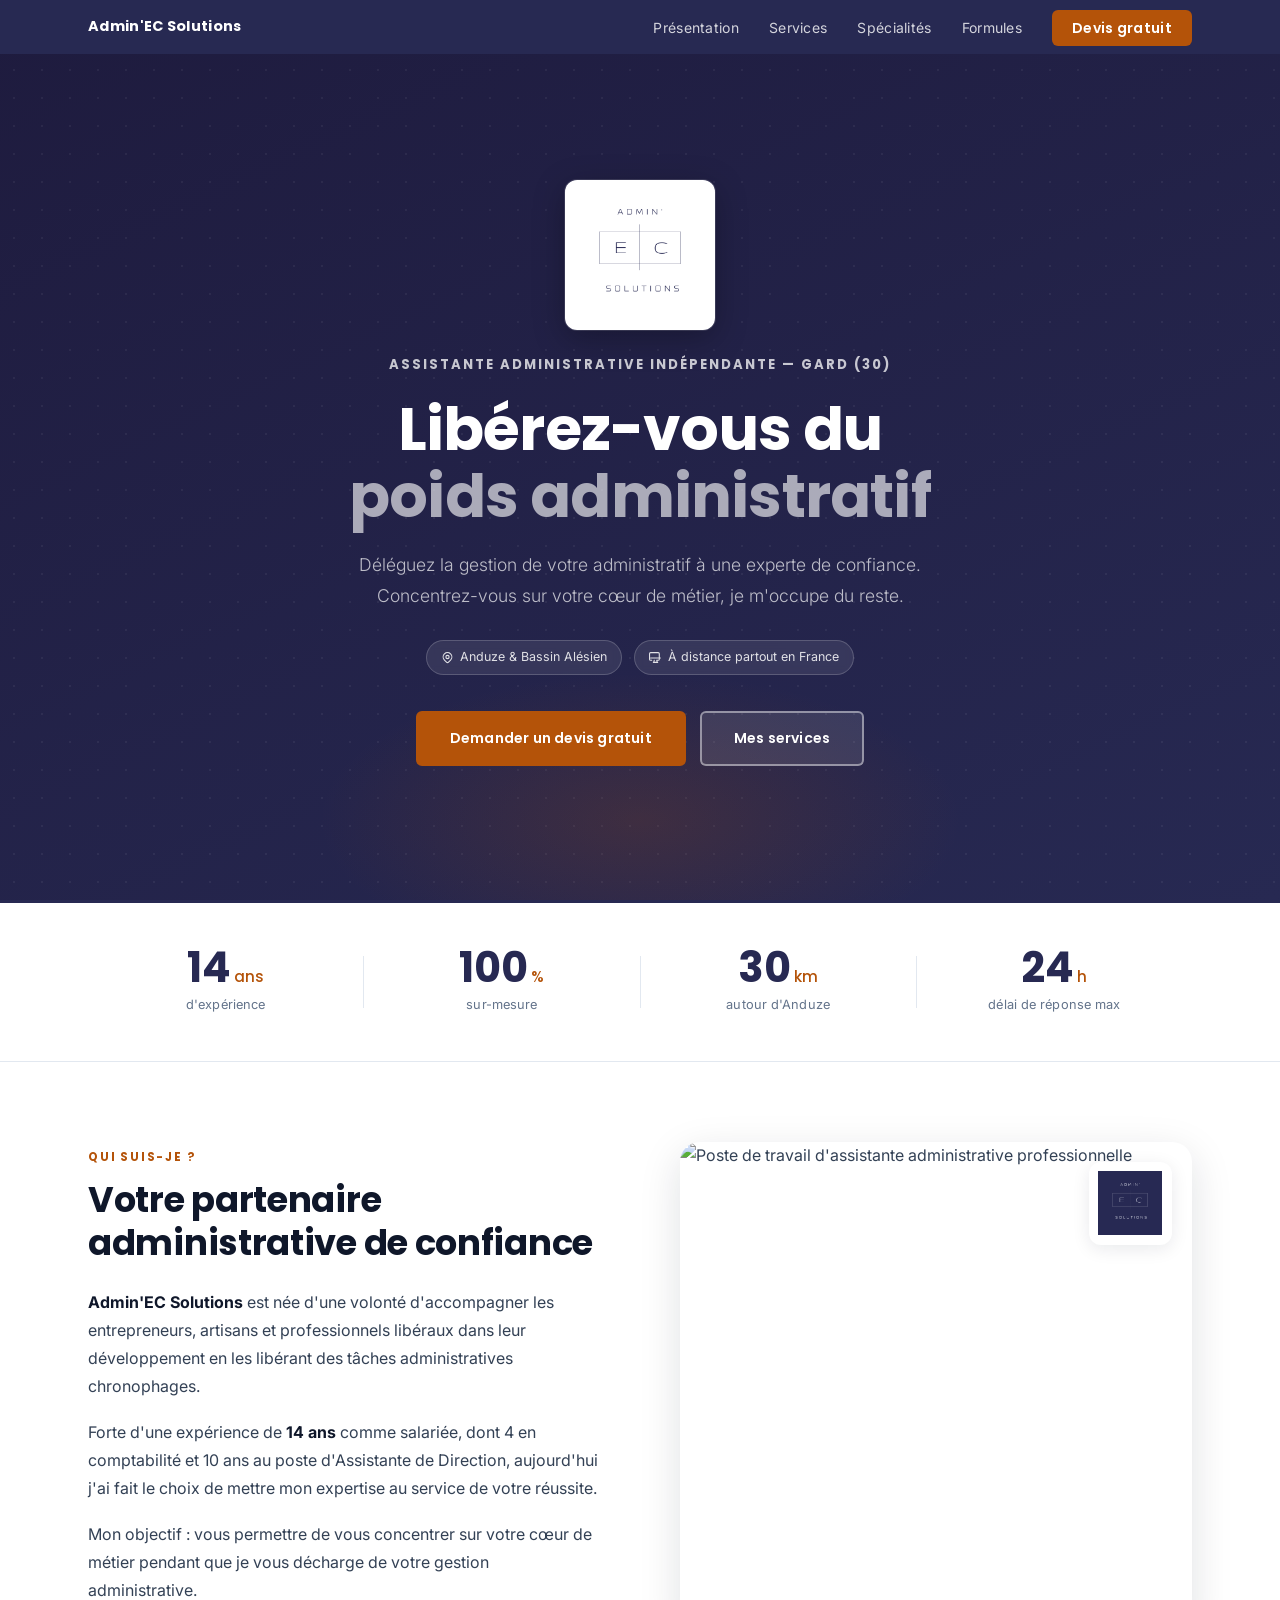
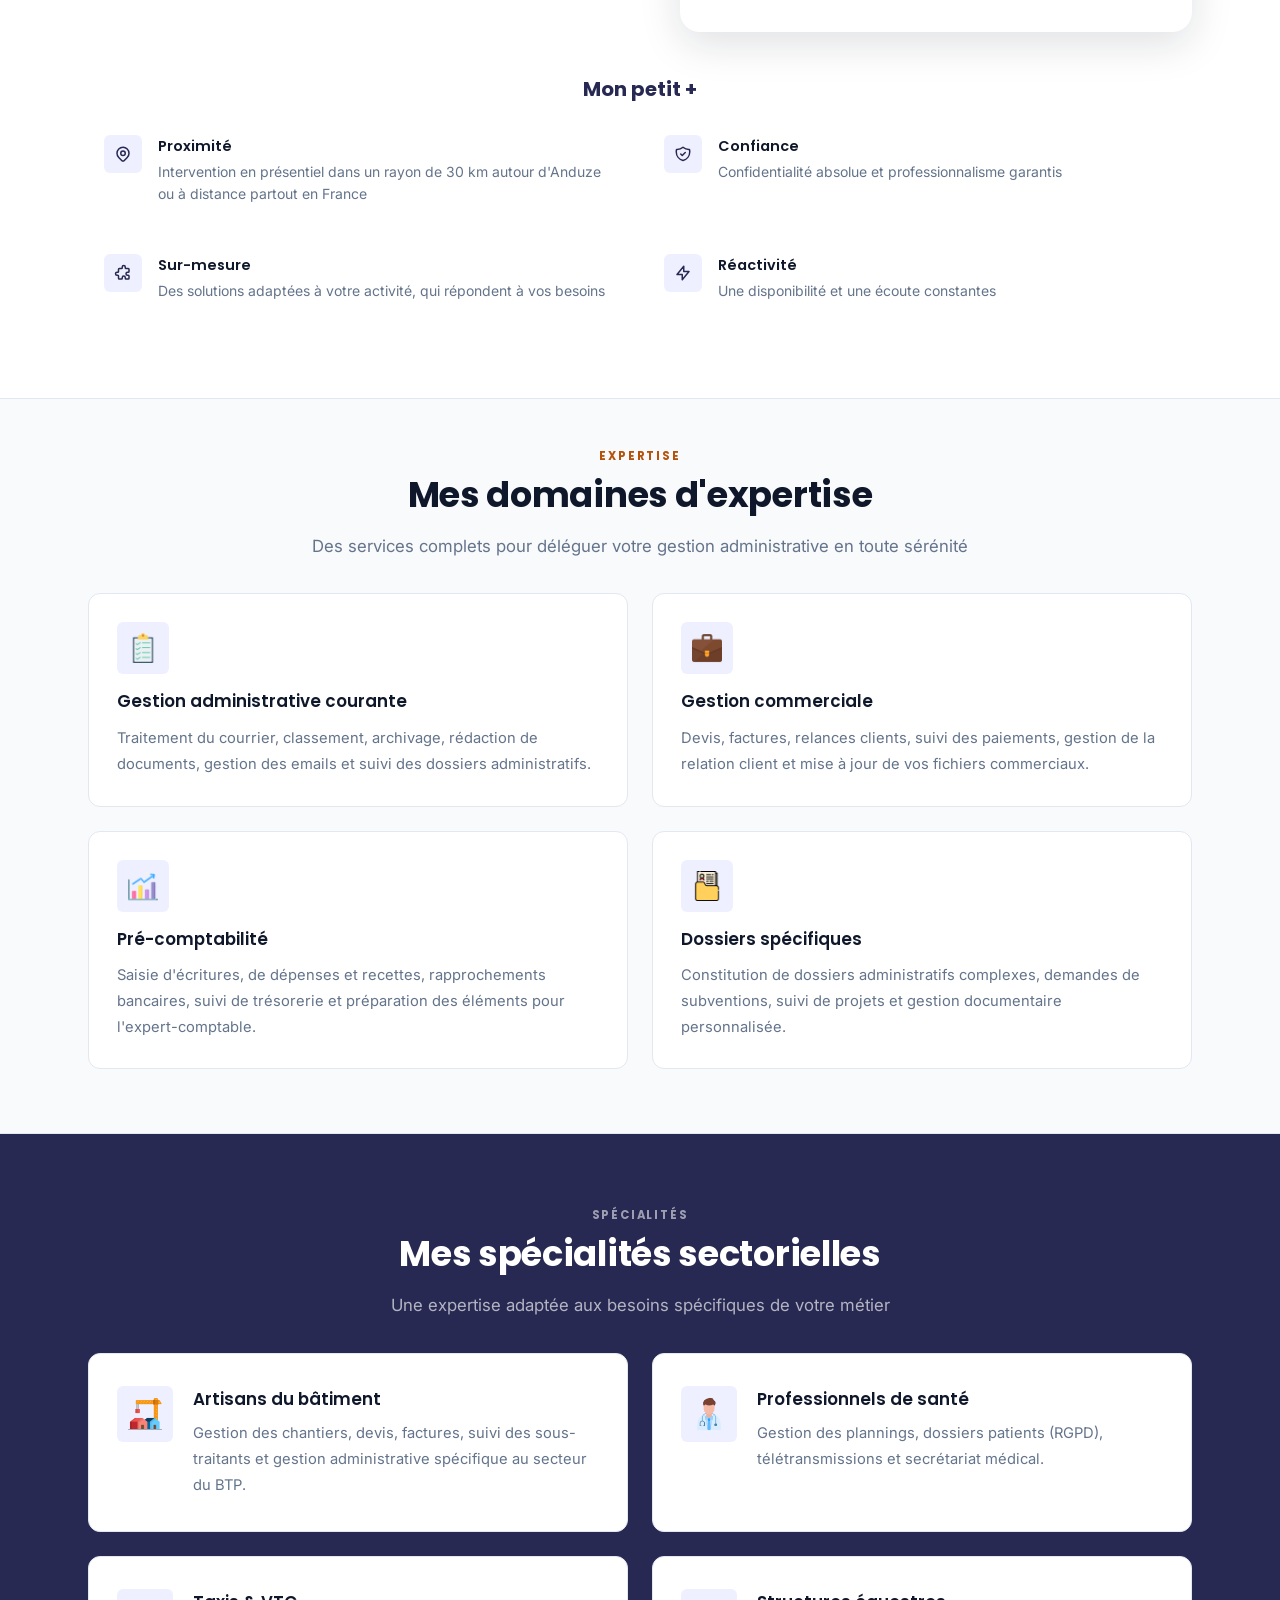
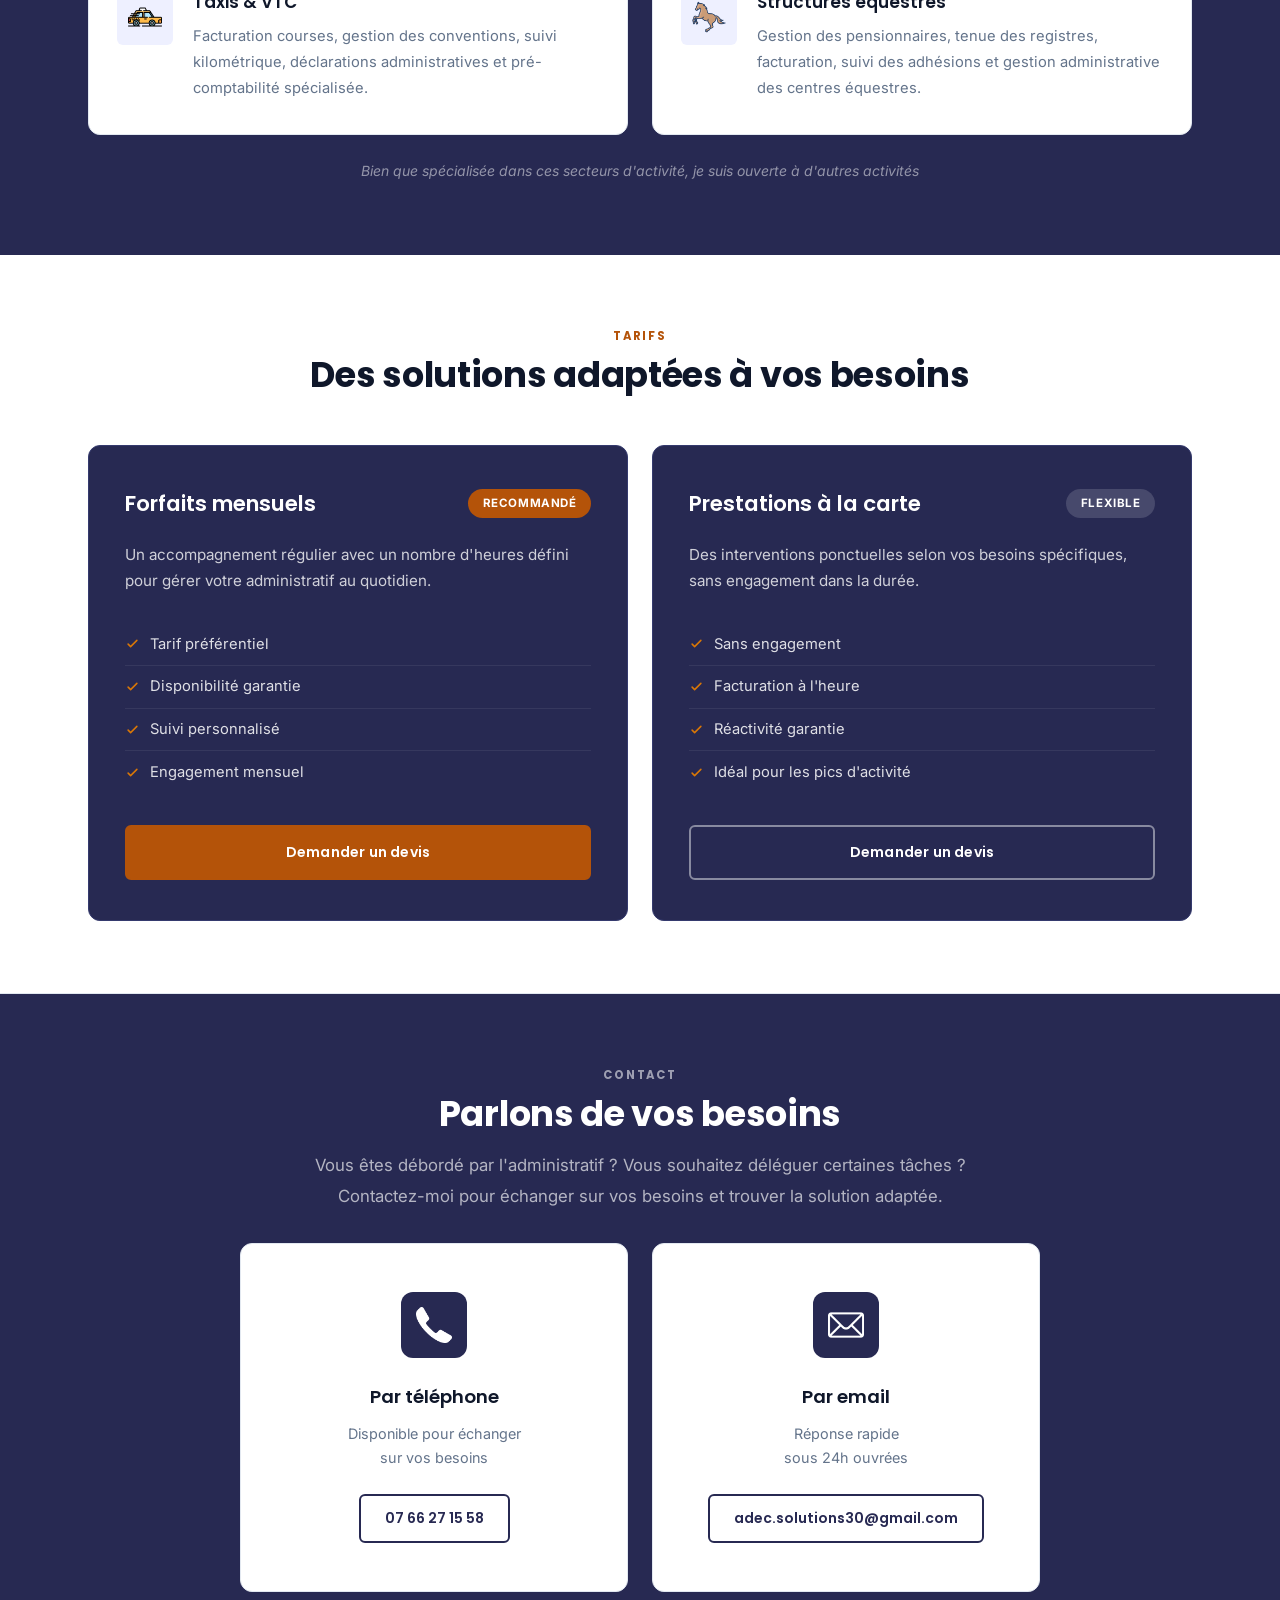
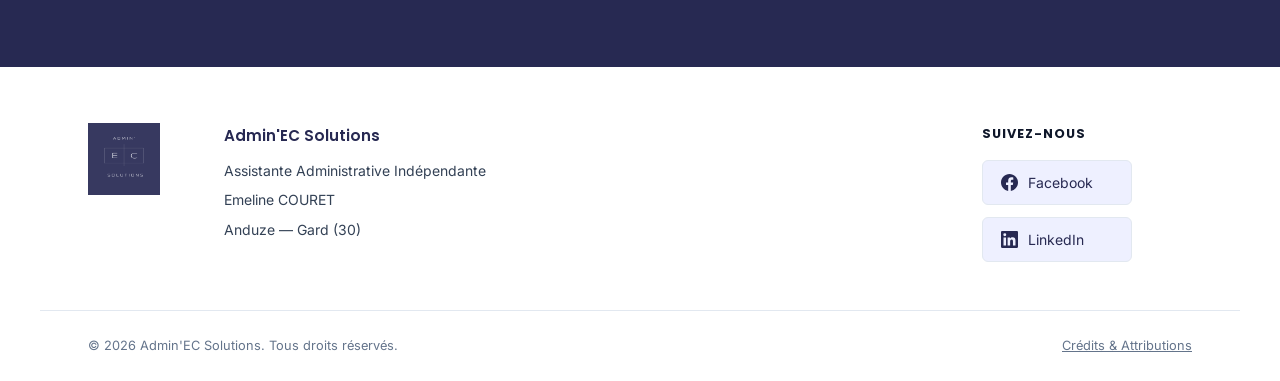
==== commit c6fc67b6: "fix: ui site" ====
--- a/index.html
+++ b/index.html
@@ -130,7 +130,7 @@
 <section id="accueil" class="hero">
     <div class="hero-content fade-in">
         <div class="hero-logo-wrap">
-            <img src="images/logo.png" alt="Logo Admin'EC Solutions" class="hero-logo">
+            <img src="images/logo-blanc.png" alt="Logo Admin'EC Solutions" class="hero-logo">
         </div>
         <span class="eyebrow">Assistante Administrative Indépendante — Gard (30)</span>
         <h1>Libérez-vous du<br><em>poids administratif</em></h1>
@@ -189,8 +189,8 @@
                 <span class="eyebrow">Qui suis-je ?</span>
                 <h2 class="h2-left">Votre partenaire administrative de confiance</h2>
                 <p><strong>Admin'EC Solutions</strong> est née d'une volonté d'accompagner les entrepreneurs, artisans et professionnels libéraux dans leur développement en les libérant des tâches administratives chronophages.</p>
-                <p>Forte d'une expérience de <strong>14 ans</strong>, dont 4 en comptabilité et 10 ans au poste d'Assistante de Direction, je mets mon expertise au service de votre réussite.</p>
-                <p>Mon objectif&nbsp;: vous permettre de vous concentrer sur votre cœur de métier pendant que je prends en charge votre gestion administrative.</p>
+                <p>Forte d'une expérience de <strong>14 ans</strong> comme salariée, dont 4 en comptabilité et 10 ans au poste d'Assistante de Direction, aujourd'hui j'ai fait le choix de mettre mon expertise au service de votre réussite.</p>
+                <p>Mon objectif&nbsp;: vous permettre de vous concentrer sur votre cœur de métier pendant que je vous décharge de votre gestion administrative.</p>
             </div>
             <div class="about-visual animate-on-scroll">
                 <div class="about-card">
@@ -201,6 +201,7 @@
                 </div>
             </div>
         </div>
+        <p class="commitment-title">Mon petit +</p>
         <ul class="commitment-list animate-on-scroll">
             <li class="commitment-item">
                 <div class="commit-icon" aria-hidden="true">
@@ -338,8 +339,8 @@
      ========================================================= -->
 <section id="formules" class="section-formules">
     <div class="container">
-        <span class="eyebrow eyebrow-center eyebrow-light">Tarifs</span>
-        <h2 class="h2-white">Des solutions adaptées à vos besoins</h2>
+        <span class="eyebrow eyebrow-center">Tarifs</span>
+        <h2>Des solutions adaptées à vos besoins</h2>
         <div class="formules-grid">
             <div class="formule-card animate-on-scroll">
                 <div class="formule-top">
@@ -432,7 +433,7 @@
 <footer>
     <div class="footer-inner">
         <div class="footer-brand">
-            <img src="images/logo.png" alt="Admin'EC Solutions" class="footer-logo">
+            <img src="images/logo.png" alt="Admin'EC Solutions" class="footer-logo" loading="lazy">
         </div>
         <div class="footer-info">
             <p><strong>Admin'EC Solutions</strong></p>
@@ -450,6 +451,10 @@
                 <svg width="17" height="17" fill="currentColor" viewBox="0 0 24 24" aria-hidden="true"><path d="M24 12.073c0-6.627-5.373-12-12-12s-12 5.373-12 12c0 5.99 4.388 10.954 10.125 11.854v-8.385H7.078v-3.47h3.047V9.43c0-3.007 1.792-4.669 4.533-4.669 1.312 0 2.686.235 2.686.235v2.953H15.83c-1.491 0-1.956.925-1.956 1.874v2.25h3.328l-.532 3.47h-2.796v8.385C19.612 23.027 24 18.062 24 12.073z"/></svg>
                 Facebook
             </a>
+            <a href="https://fr.linkedin.com/in/emeline-couret" target="_blank" rel="noopener noreferrer" class="social-link" aria-label="Visiter le profil LinkedIn d'Emeline Couret">
+                <svg width="17" height="17" fill="currentColor" viewBox="0 0 24 24" aria-hidden="true"><path d="M20.447 20.452h-3.554v-5.569c0-1.328-.027-3.037-1.852-3.037-1.853 0-2.136 1.445-2.136 2.939v5.667H9.351V9h3.414v1.561h.046c.477-.9 1.637-1.85 3.37-1.85 3.601 0 4.267 2.37 4.267 5.455v6.286zM5.337 7.433a2.062 2.062 0 01-2.063-2.065 2.064 2.064 0 112.063 2.065zm1.782 13.019H3.555V9h3.564v11.452zM22.225 0H1.771C.792 0 0 .774 0 1.729v20.542C0 23.227.792 24 1.771 24h20.451C23.2 24 24 23.227 24 22.271V1.729C24 .774 23.2 0 22.222 0h.003z"/></svg>
+                LinkedIn
+            </a>
         </div>
     </div>
     <div class="footer-bottom">
--- a/css/style.css
+++ b/css/style.css
@@ -336,19 +336,20 @@
 }
 
 .hero-logo {
-    width: 90px;
-    height: 90px;
+    width: 150px;
+    height: 150px;
     object-fit: contain;
     border-radius: var(--r-md);
     box-shadow: 0 0 0 1px rgba(255,255,255,.12), 0 8px 32px rgba(0,0,0,.28);
 }
 
 .hero-content .eyebrow {
-    color: rgba(255,255,255,.5);
-    font-size: .68rem;
+    color: rgba(255,255,255,.75);
+    font-size: .82rem;
     display: block;
     text-align: center;
     margin-bottom: 1.25rem;
+    letter-spacing: 2px;
 }
 
 .hero-content h1 {
@@ -478,13 +479,24 @@
 .about-text p:last-of-type { margin-bottom: 1.75rem; }
 .about-text strong     { color: var(--t-dark); }
 
+/* Titre engagements */
+.commitment-title {
+    font-family: 'Poppins', sans-serif;
+    font-size: 1.25rem;
+    font-weight: 700;
+    color: var(--navy);
+    margin-top: 2.5rem;
+    margin-bottom: .25rem;
+    text-align: center;
+}
+
 /* Liste engagements */
 .commitment-list {
     list-style: none;
     display: grid;
     grid-template-columns: repeat(2, 1fr);
     gap: 1rem;
-    margin-top: 2.5rem;
+    margin-top: .75rem;
 }
 .commitment-item {
     display: flex;
@@ -540,16 +552,16 @@
 }
 .about-logo-badge {
     position: absolute;
-    bottom: 1.5rem;
-    right: 1.5rem;
+    top: 1.25rem;
+    right: 1.25rem;
     background: white;
     border-radius: var(--r-md);
-    padding: .75rem;
+    padding: .6rem;
     box-shadow: var(--sh-md);
 }
 .about-logo-badge img {
-    width: 80px;
-    height: 80px;
+    width: 64px;
+    height: 64px;
     object-fit: contain;
 }
 
@@ -621,10 +633,14 @@
    ================================================================= */
 .section-specialites {
     padding: 4.5rem 0;
-    background: var(--bg);
-    border-bottom: 1px solid var(--border);
+    background: var(--navy);
+    border-bottom: none;
     scroll-margin-top: var(--header-h, 80px);
 }
+.section-specialites h2 { color: white; }
+.section-specialites .eyebrow { color: rgba(255,255,255,.55); }
+.section-specialites .section-intro { color: rgba(255,255,255,.65); }
+.section-specialites .specialites-note { color: rgba(255,255,255,.5); }
 .specialites-grid {
     display: grid;
     grid-template-columns: repeat(2, 1fr);
@@ -694,11 +710,14 @@
    ================================================================= */
 .section-formules {
     padding: 4.5rem 0;
-    background: var(--navy);
-    color: white;
+    background: var(--bg);
+    color: var(--t-body);
+    border-bottom: 1px solid var(--border);
     scroll-margin-top: var(--header-h, 80px);
 }
-.section-formules .section-intro { color: rgba(255,255,255,.6); }
+.section-formules h2 { color: var(--t-dark); }
+.section-formules .eyebrow { color: var(--gold); }
+.section-formules .section-intro { color: var(--t-muted); }
 .formules-grid {
     display: grid;
     grid-template-columns: repeat(2, 1fr);
@@ -706,8 +725,8 @@
     margin-top: 3rem;
 }
 .formule-card {
-    background: rgba(255,255,255,.07);
-    border: 1px solid rgba(255,255,255,.14);
+    background: var(--navy);
+    border: 1px solid var(--navy-mid);
     border-radius: var(--r-md);
     padding: 2.5rem 2.25rem;
     display: flex;
@@ -721,10 +740,10 @@
     transform: translateY(0);
 }
 .formule-card:hover {
-    background: rgba(255,255,255,.11);
-    border-color: rgba(255,255,255,.28);
+    background: var(--navy-mid);
+    border-color: var(--navy-mid);
     transform: translateY(-4px);
-    box-shadow: 0 16px 44px rgba(0,0,0,.28);
+    box-shadow: 0 16px 44px rgba(39,41,82,.25);
 }
 .formule-top {
     display: flex;
@@ -780,9 +799,12 @@
    ================================================================= */
 .section-contact {
     padding: 4.5rem 0;
-    background: var(--bg-light);
+    background: var(--navy);
     scroll-margin-top: var(--header-h, 80px);
 }
+.section-contact h2 { color: white; }
+.section-contact .eyebrow { color: rgba(255,255,255,.55); }
+.section-contact .section-intro { color: rgba(255,255,255,.65); }
 .contact-grid {
     display: grid;
     grid-template-columns: repeat(2, 1fr);
@@ -823,7 +845,7 @@
     object-fit: contain;
     filter: brightness(0) invert(1);
 }
-.contact-card:hover .contact-icon-wrap { background: var(--navy-mid); }
+.contact-card:hover .contact-icon-wrap { background: var(--navy-dark); }
 .contact-card h3 {
     font-size: 1.15rem;
     font-weight: 600;
@@ -863,8 +885,9 @@
    FOOTER
    ================================================================= */
 footer {
-    background: var(--navy-dark);
-    color: rgba(255,255,255,.78);
+    background: var(--bg);
+    color: var(--t-body);
+    border-top: 3px solid var(--navy);
     padding: 3.5rem 0 0;
 }
 .footer-inner {
@@ -881,6 +904,15 @@
     color: var(--t-muted);
     line-height: 1.6;
 }
+.footer-legal-label {
+    font-family: 'Poppins', sans-serif;
+    font-size: .75rem;
+    font-weight: 700;
+    text-transform: uppercase;
+    letter-spacing: 1px;
+    color: var(--t-dark);
+    margin-bottom: .5rem;
+}
 .footer-logo {
     height: 72px; width: auto;
     display: block;
@@ -890,15 +922,14 @@
     font-size: .875rem;
     line-height: 1.7;
     margin-bottom: .35rem;
-    opacity: .82;
+    color: var(--t-body);
 }
 .footer-info p strong {
     display: block;
     font-family: 'Poppins', sans-serif;
     font-size: .95rem;
     font-weight: 600;
-    color: white;
-    opacity: 1;
+    color: var(--navy);
     margin-bottom: .625rem;
 }
 .footer-social { display: flex; flex-direction: column; gap: .75rem; }
@@ -906,7 +937,7 @@
     font-family: 'Poppins', sans-serif;
     font-size: .8rem;
     font-weight: 700;
-    color: white;
+    color: var(--t-dark);
     text-transform: uppercase;
     letter-spacing: 1px;
     margin-bottom: .125rem;
@@ -915,36 +946,37 @@
     display: inline-flex;
     align-items: center;
     gap: .625rem;
-    background: rgba(255,255,255,.07);
-    border: 1px solid rgba(255,255,255,.12);
+    background: var(--navy-50);
+    border: 1px solid var(--border);
     border-radius: var(--r-sm);
     padding: .625rem 1.1rem;
-    color: rgba(255,255,255,.85);
+    color: var(--navy);
     text-decoration: none;
     font-size: .875rem;
     transition: var(--ease);
     width: fit-content;
+    min-width: 150px;
     cursor: pointer;
 }
 .social-link:hover {
-    background: rgba(255,255,255,.13);
-    border-color: rgba(255,255,255,.26);
+    background: var(--navy-100);
+    border-color: var(--navy);
     transform: translateY(-2px);
 }
 .footer-bottom {
     max-width: 1200px;
     margin: 0 auto;
     padding: 1.5rem 3rem;
-    border-top: 1px solid rgba(255,255,255,.1);
+    border-top: 1px solid var(--border);
     display: flex;
     justify-content: space-between;
     align-items: center;
     flex-wrap: wrap;
     gap: .75rem;
     font-size: .8rem;
-    opacity: .6;
-}
-.footer-bottom a { text-decoration: underline; }
+    color: var(--t-muted);
+}
+.footer-bottom a { text-decoration: underline; color: var(--t-muted); }
 
 
 /* =================================================================
